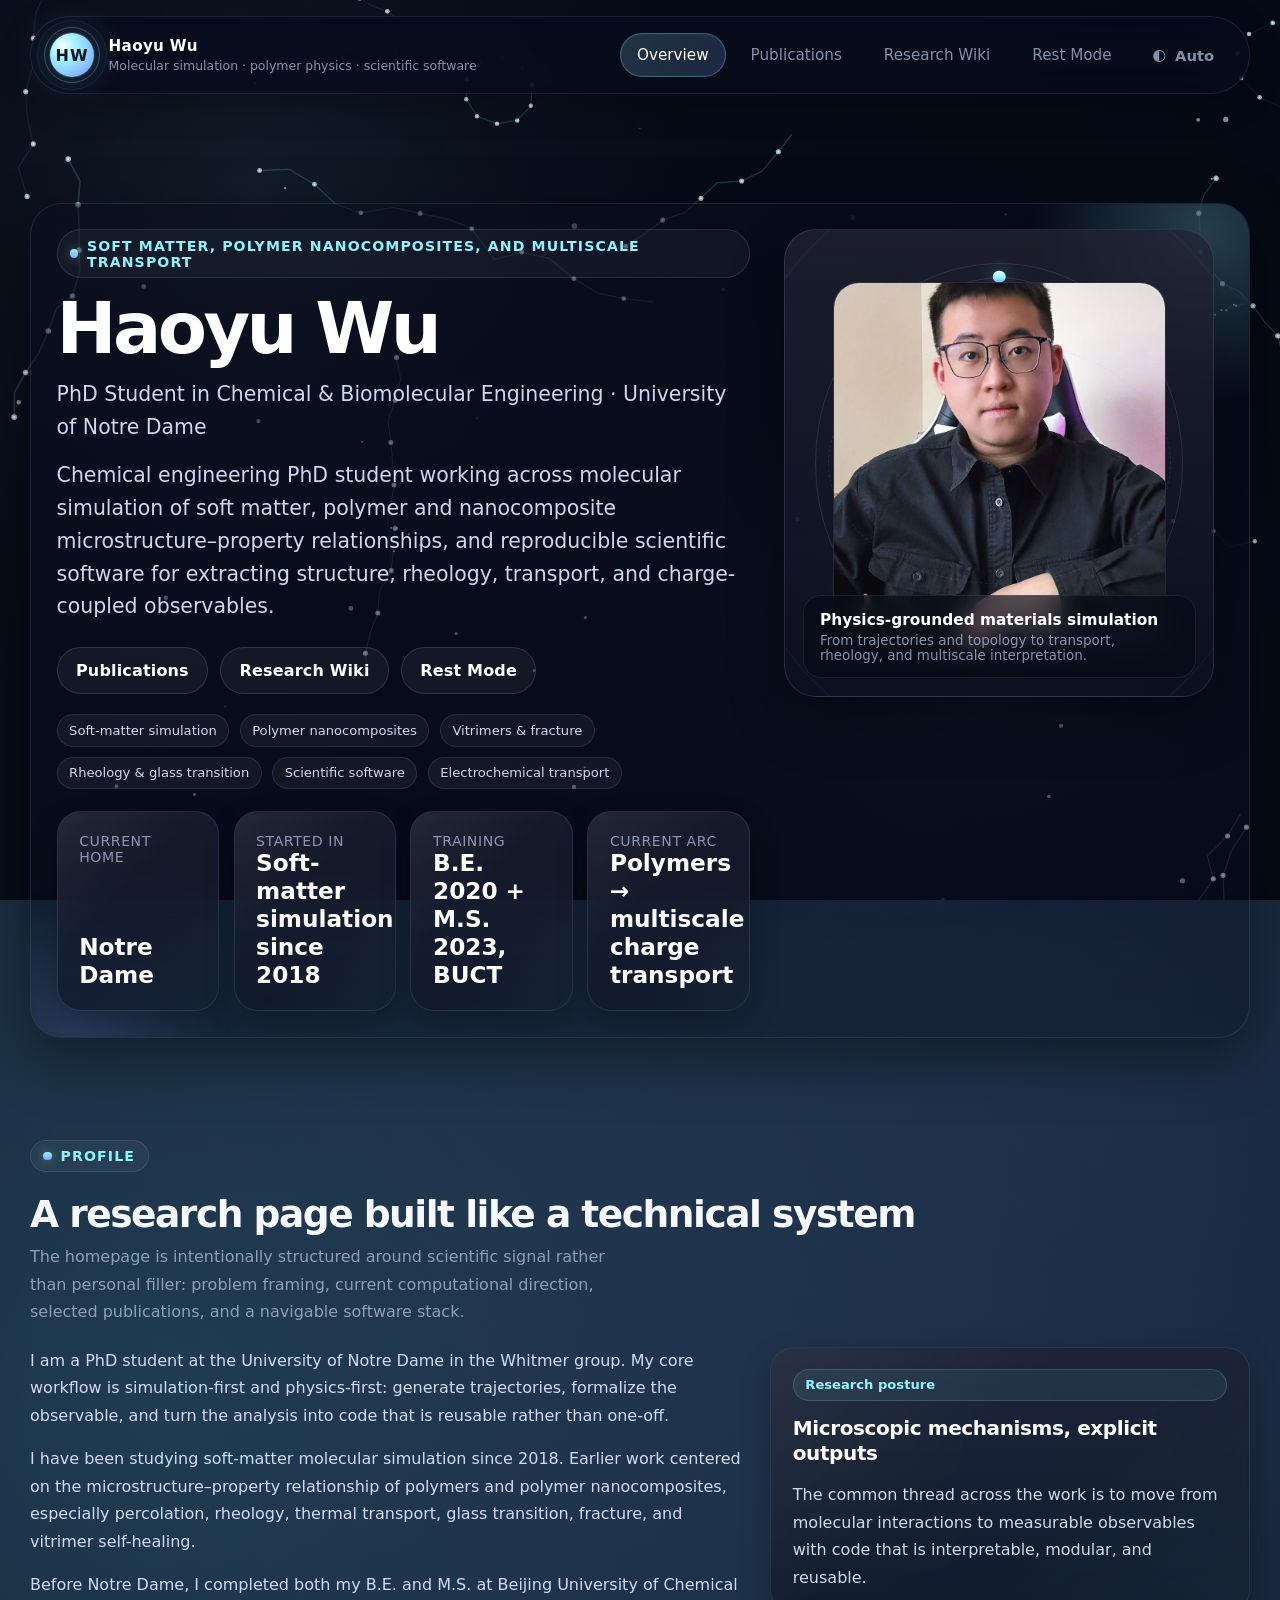
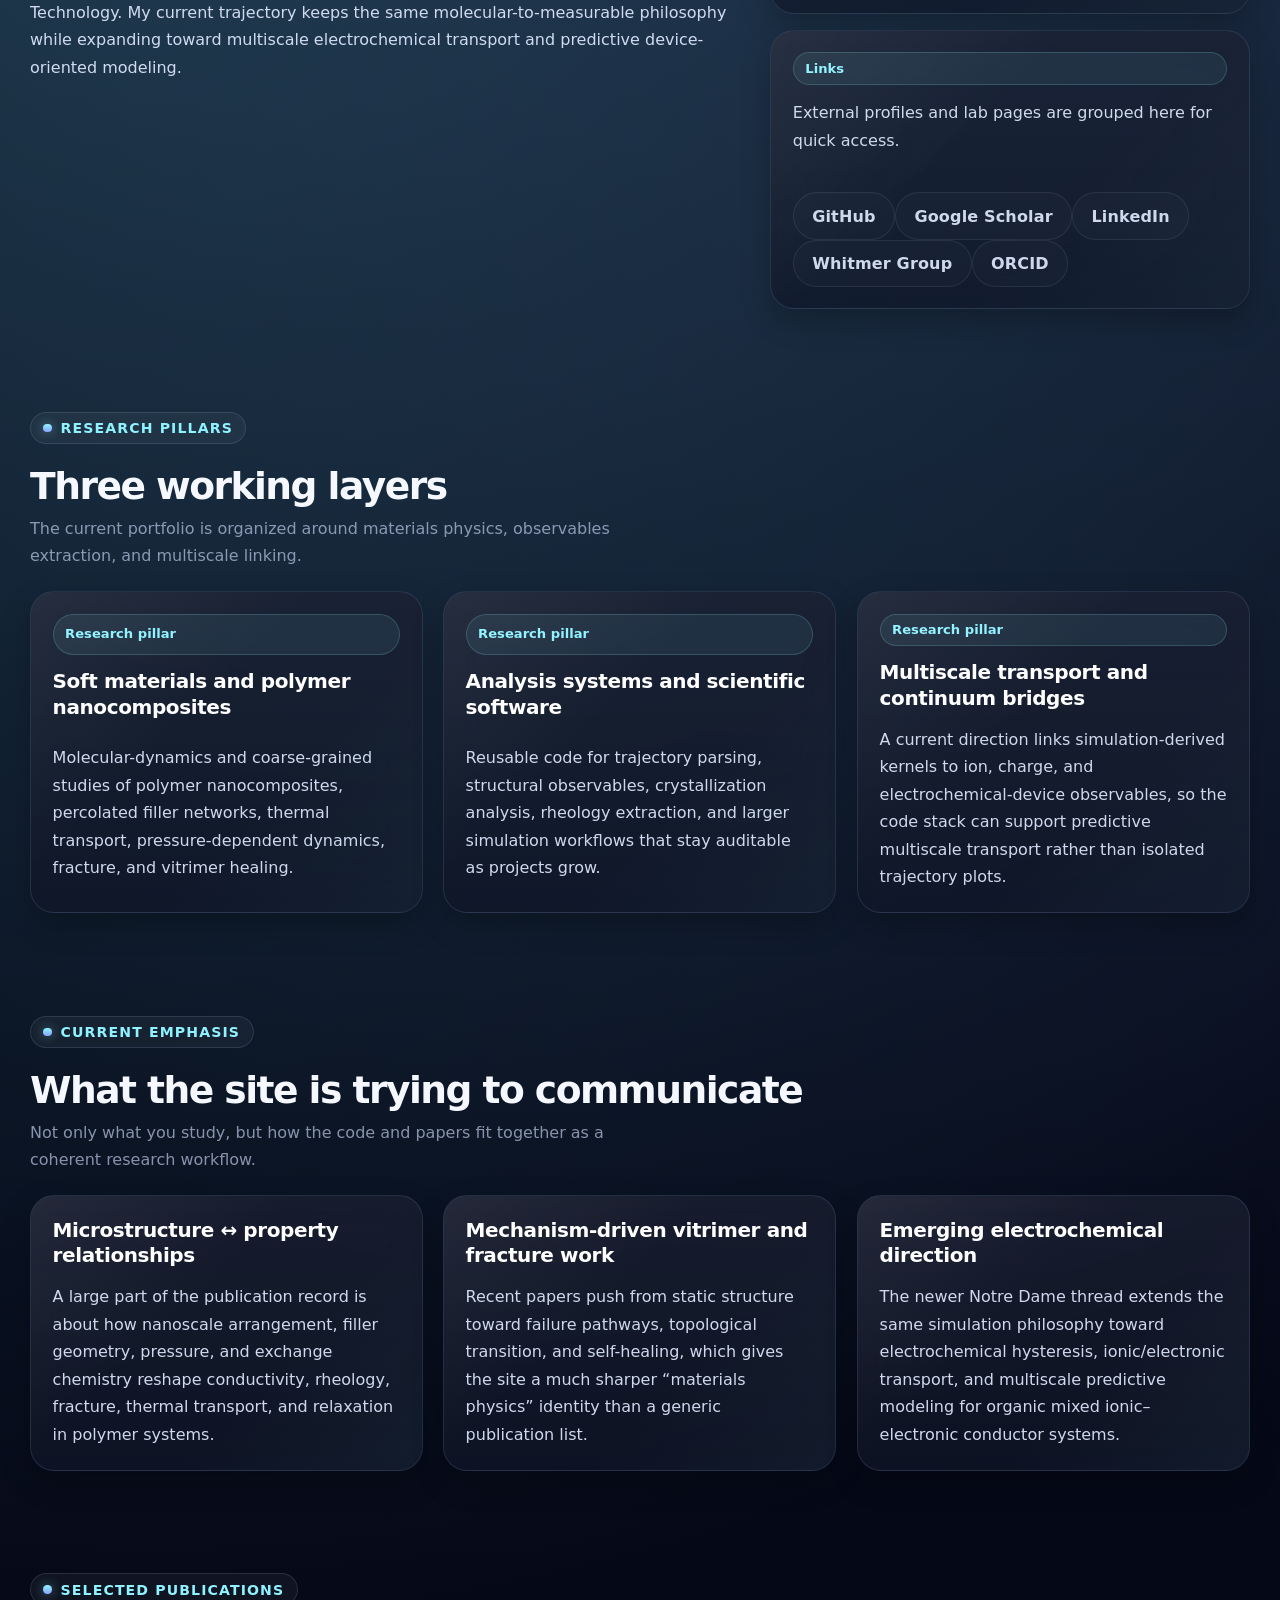
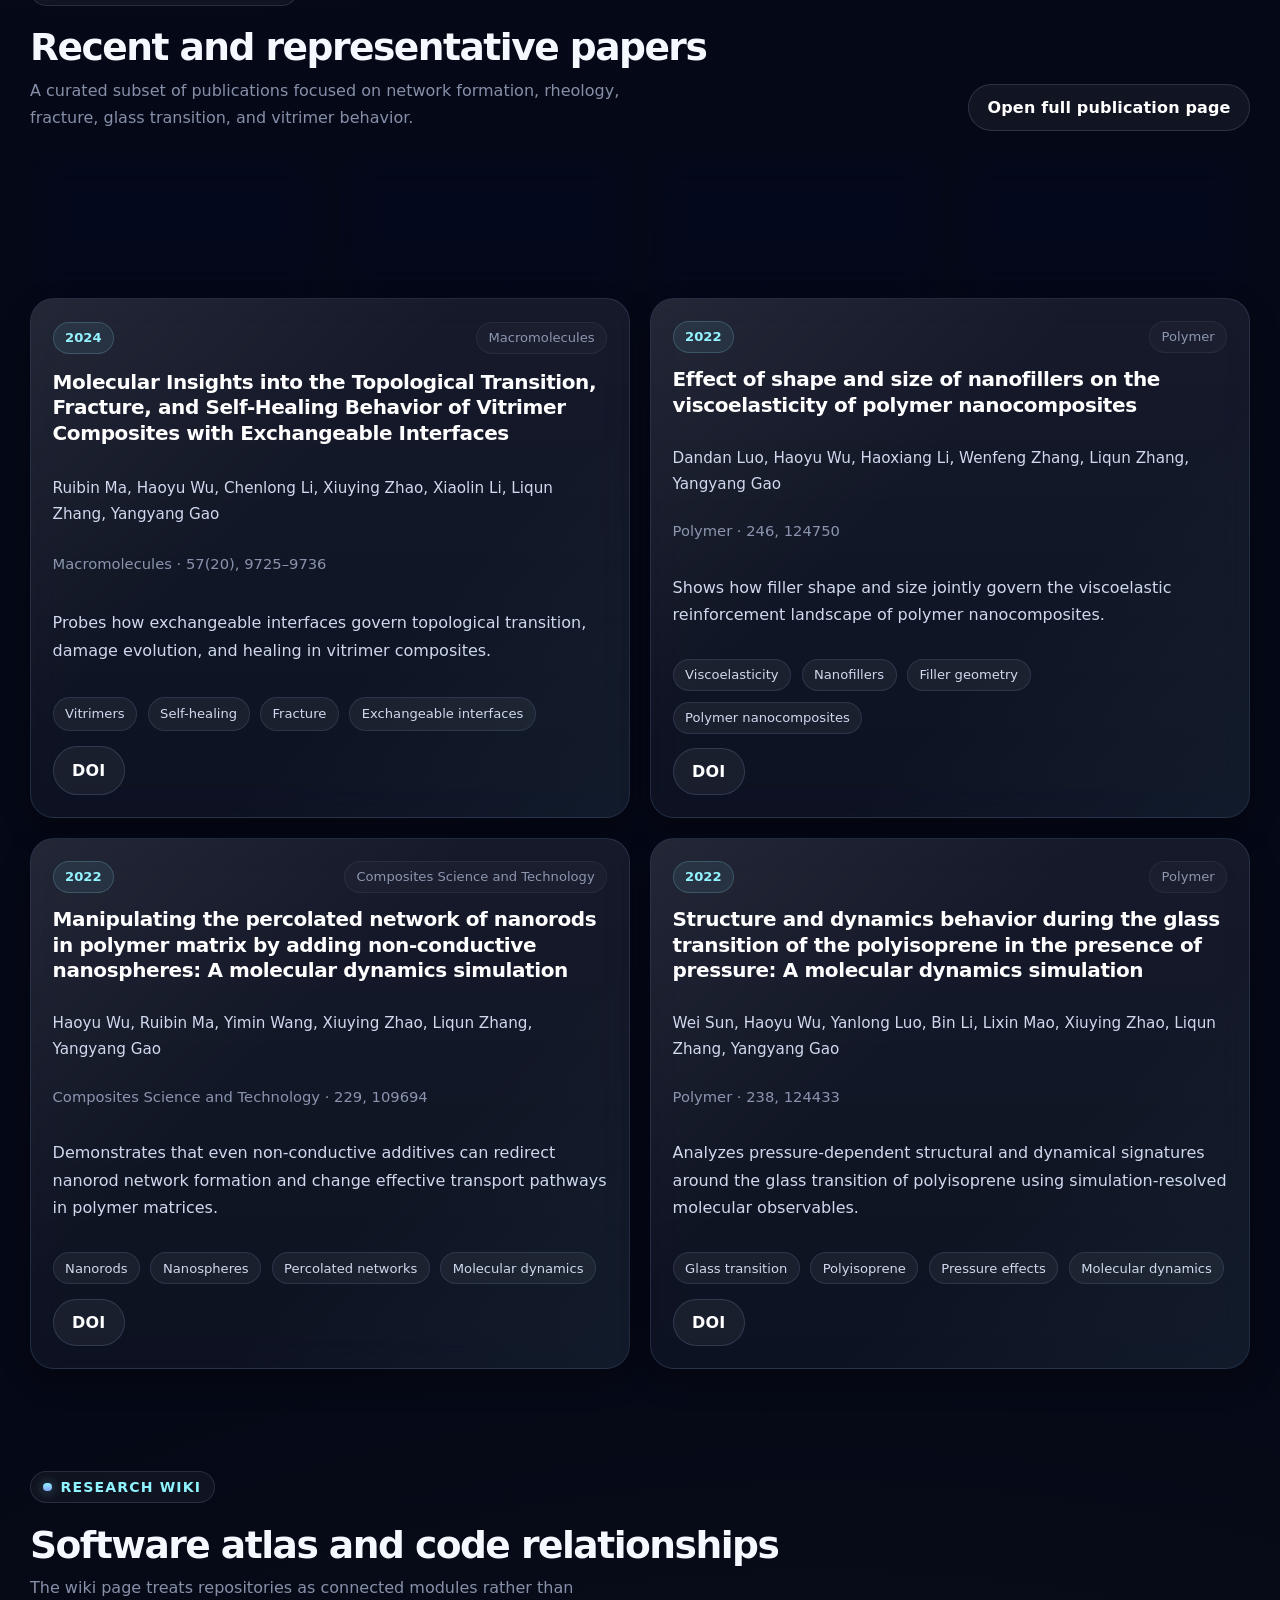
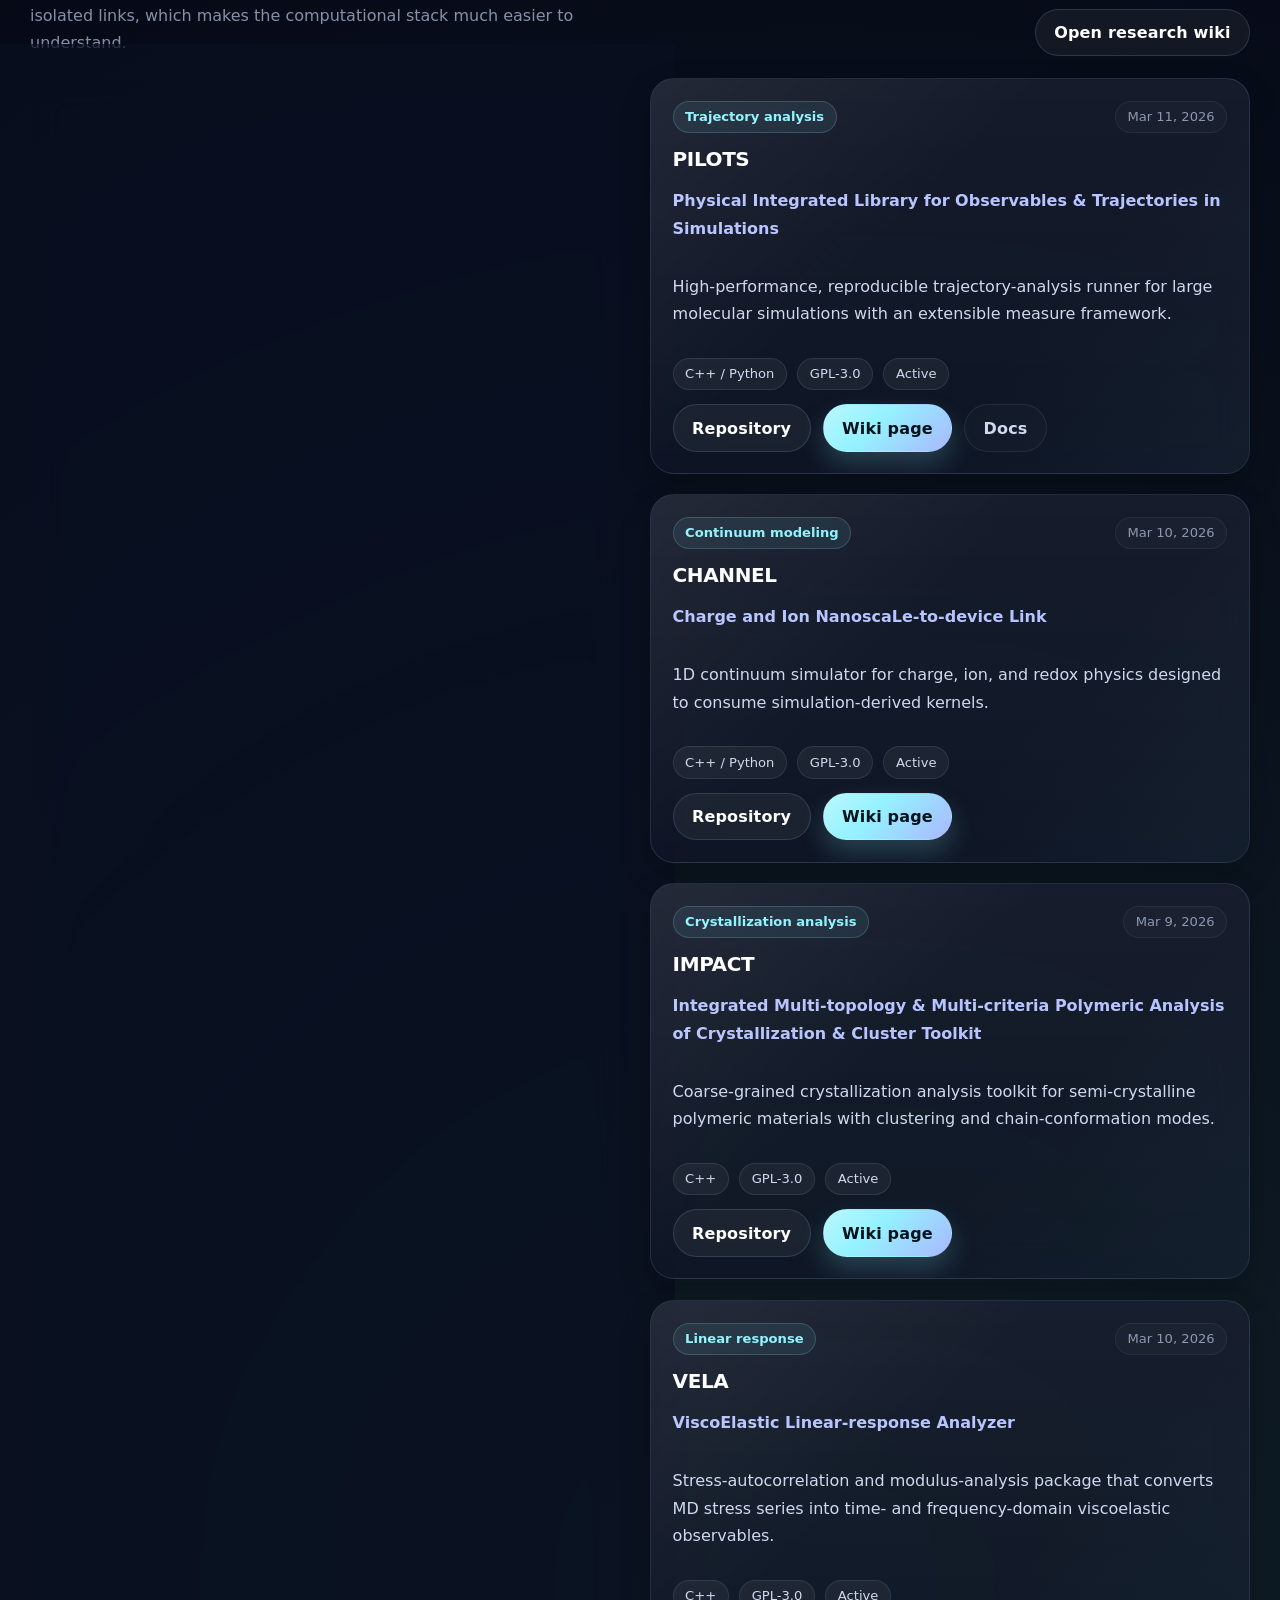
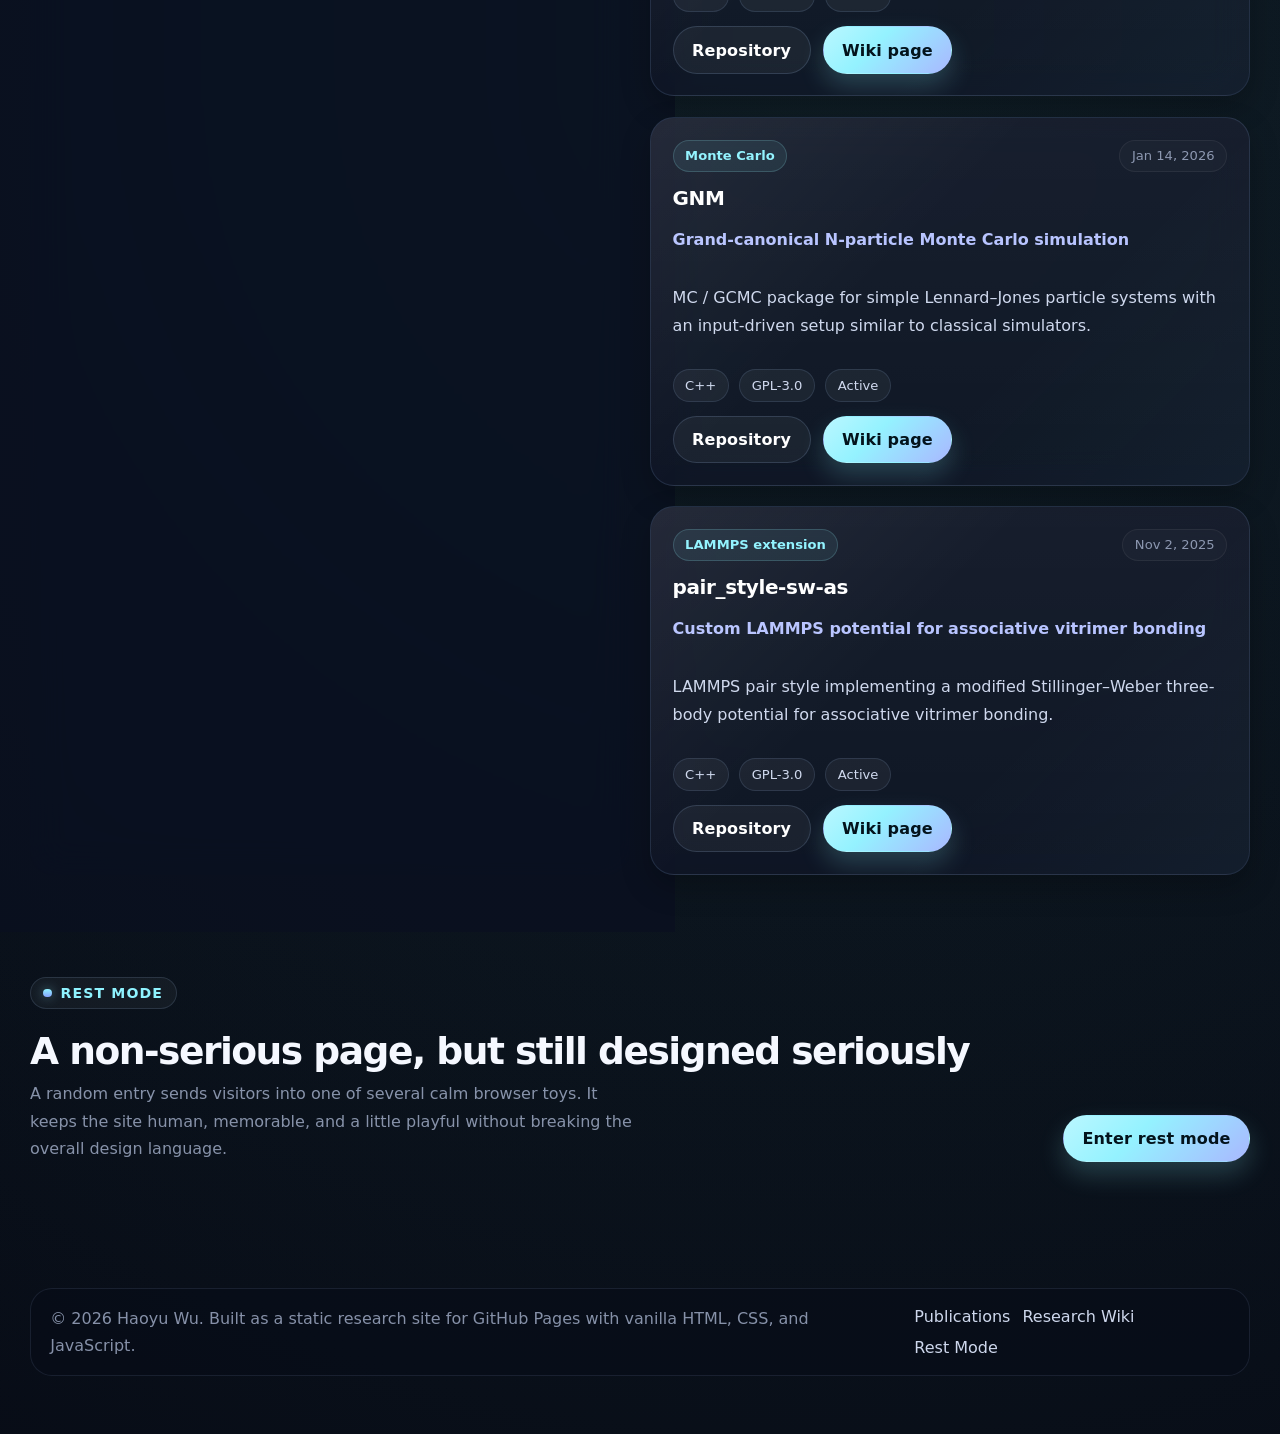
==== index.html @ ed276b80 "Add files via upload" ====
<!DOCTYPE html>
<html lang="en">
  <head>
    <meta charset="UTF-8" />
    <meta name="viewport" content="width=device-width, initial-scale=1.0" />
    <title>Haoyu Wu | Soft Matter Simulation & Scientific Software</title>
    <meta
      name="description"
      content="Personal research homepage for Haoyu Wu: soft-matter simulation, polymer nanocomposites, multiscale transport, publications, software, and a playable rest mode."
    />
    <meta name="theme-color" content="#050816" />
    <meta property="og:type" content="website" />
    <meta property="og:title" content="Haoyu Wu | Soft Matter Simulation & Scientific Software" />
    <meta
      property="og:description"
      content="Personal research homepage for Haoyu Wu: soft-matter simulation, polymer nanocomposites, multiscale transport, publications, software, and a playable rest mode."
    />
    <meta property="og:image" content="https://haoyuwu97.github.io/assets/img/og-cover.png" />
    <meta property="og:url" content="https://haoyuwu97.github.io/" />
    <meta name="twitter:card" content="summary_large_image" />
    <meta name="twitter:title" content="Haoyu Wu | Soft Matter Simulation & Scientific Software" />
    <meta
      name="twitter:description"
      content="Personal research homepage for Haoyu Wu: soft-matter simulation, polymer nanocomposites, multiscale transport, publications, software, and a playable rest mode."
    />
    <meta name="twitter:image" content="https://haoyuwu97.github.io/assets/img/og-cover.png" />
    <link rel="icon" href="favicon.svg" type="image/svg+xml" />
    <script>
      (() => {
        const key = 'haoyu-theme-mode';
        let mode = 'auto';
        try {
          mode = localStorage.getItem(key) || 'auto';
        } catch {}
        const hour = new Date().getHours();
        const effective = mode === 'auto' ? (hour >= 7 && hour < 18 ? 'light' : 'dark') : mode;
        document.documentElement.dataset.themeMode = mode;
        document.documentElement.dataset.theme = effective;
        document.documentElement.style.colorScheme = effective;
      })();
    </script>
    <link rel="stylesheet" href="assets/css/main.css" />
  </head>
  <body>
    <canvas id="bg-canvas" class="bg-canvas" aria-hidden="true"></canvas>
    <div class="site-shell">
      <div class="topbar-wrap">
        <header class="container topbar">
          <a class="brand" href="index.html" aria-label="Haoyu Wu home page">
            <span class="brand-mark" aria-hidden="true">HW</span>
            <span class="brand-copy">
              <span class="brand-title">Haoyu Wu</span>
              <span class="brand-subtitle">Molecular simulation · polymer physics · scientific software</span>
            </span>
          </a>
          <nav class="nav-links" aria-label="Primary navigation">
            <a class="nav-link" data-nav="home" href="index.html">Overview</a>
            <a class="nav-link" data-nav="publications" href="publications.html">Publications</a>
            <a class="nav-link" data-nav="wiki" href="wiki.html">Research Wiki</a>
            <a class="nav-link" data-nav="leisure" href="leisure.html">Rest Mode</a>
            <button id="theme-toggle" class="nav-link theme-toggle" type="button" aria-label="Switch theme">
              <span data-theme-icon aria-hidden="true">◐</span>
              <span data-theme-label>Auto</span>
            </button>
          </nav>
        </header>
      </div>

      <main class="site-main">
        <section class="hero">
          <div class="container hero-shell">
            <div class="hero-grid">
              <div class="hero-copy">
                <span id="hero-kicker" class="kicker">Research profile</span>
                <h1 id="hero-name" class="hero-title">Haoyu Wu</h1>
                <p id="hero-title" class="hero-subtitle">PhD Student in Chemical &amp; Biomolecular Engineering · University of Notre Dame</p>
                <p id="hero-summary" class="hero-subtitle"></p>

                <div id="hero-links" class="hero-actions" aria-label="Primary actions"></div>
                <div id="focus-tags" class="focus-tags" aria-label="Research focus areas"></div>
                <div id="hero-facts" class="metric-strip" aria-label="Profile facts"></div>
              </div>

              <div class="hero-visual" aria-hidden="true">
                <div class="portrait-shell">
                  <span class="portrait-orbit"></span>
                  <span class="portrait-orbit--b"></span>
                  <span class="portrait-orbit--c"></span>
                  <span class="orbit-dot"></span>
                  <span class="orbit-dot--b"></span>
                  <span class="orbit-dot--c"></span>
                  <div class="portrait-image-wrap">
                    <img id="hero-portrait" class="portrait-image" src="assets/img/profile-haoyu.jpg" alt="Portrait of Haoyu Wu" />
                  </div>
                  <div class="portrait-caption">
                    <strong>Physics-grounded materials simulation</strong>
                    <span>From trajectories and topology to transport, rheology, and multiscale interpretation.</span>
                  </div>
                </div>
              </div>
            </div>
          </div>
        </section>

        <section id="profile" class="section">
          <div class="container">
            <div class="section-head" data-reveal>
              <div>
                <span class="kicker">Profile</span>
                <h2 class="section-title">A research page built like a technical system</h2>
                <p class="section-copy">
                  The homepage is intentionally structured around scientific signal rather than personal filler: problem framing,
                  current computational direction, selected publications, and a navigable software stack.
                </p>
              </div>
            </div>

            <div class="bio-grid">
              <div id="bio-grid" class="bio-paragraphs"></div>
              <aside class="bio-side">
                <div class="glass-card info-card" data-reveal>
                  <span class="meta-chip">Research posture</span>
                  <h3 class="card-title">Microscopic mechanisms, explicit outputs</h3>
                  <p class="card-body">
                    The common thread across the work is to move from molecular interactions to measurable observables with code that is interpretable,
                    modular, and reusable.
                  </p>
                </div>
                <div class="glass-card info-card" data-reveal>
                  <span class="meta-chip">Links</span>
                  <p class="card-body">External profiles and lab pages are grouped here for quick access.</p>
                  <div id="profile-links" class="profile-links"></div>
                </div>
              </aside>
            </div>
          </div>
        </section>

        <section id="pillars" class="section">
          <div class="container">
            <div class="section-head" data-reveal>
              <div>
                <span class="kicker">Research pillars</span>
                <h2 class="section-title">Three working layers</h2>
                <p class="section-copy">
                  The current portfolio is organized around materials physics, observables extraction, and multiscale linking.
                </p>
              </div>
            </div>
            <div id="pillar-grid" class="section-grid grid-3"></div>
          </div>
        </section>

        <section id="spotlights" class="section">
          <div class="container">
            <div class="section-head" data-reveal>
              <div>
                <span class="kicker">Current emphasis</span>
                <h2 class="section-title">What the site is trying to communicate</h2>
                <p class="section-copy">
                  Not only what you study, but how the code and papers fit together as a coherent research workflow.
                </p>
              </div>
            </div>
            <div id="spotlight-grid" class="section-grid grid-3"></div>
          </div>
        </section>

        <section id="selected-publications" class="section">
          <div class="container">
            <div class="section-head" data-reveal>
              <div>
                <span class="kicker">Selected publications</span>
                <h2 class="section-title">Recent and representative papers</h2>
                <p class="section-copy">
                  A curated subset of publications focused on network formation, rheology, fracture, glass transition, and vitrimer behavior.
                </p>
              </div>
              <a class="btn secondary" href="publications.html">Open full publication page</a>
            </div>

            <div class="metric-strip" data-reveal>
              <article class="stat-card glass-card">
                <span class="stat-label">Selected papers on site</span>
                <strong id="count-publications" class="stat-value">0</strong>
              </article>
              <article class="stat-card glass-card">
                <span class="stat-label">Software systems documented</span>
                <strong id="count-projects" class="stat-value">0</strong>
              </article>
              <article class="stat-card glass-card">
                <span class="stat-label">Navigation style</span>
                <strong class="stat-value">Searchable + paginated</strong>
              </article>
              <article class="stat-card glass-card">
                <span class="stat-label">UI mood</span>
                <strong class="stat-value">Adaptive day/night, simulation-native</strong>
              </article>
            </div>

            <div id="publication-preview" class="section-grid grid-2"></div>
          </div>
        </section>

        <section id="software" class="section">
          <div class="container">
            <div class="section-head" data-reveal>
              <div>
                <span class="kicker">Research wiki</span>
                <h2 class="section-title">Software atlas and code relationships</h2>
                <p class="section-copy">
                  The wiki page treats repositories as connected modules rather than isolated links, which makes the computational stack much easier to understand.
                </p>
              </div>
              <a class="btn secondary" href="wiki.html">Open research wiki</a>
            </div>

            <div class="section-grid grid-2">
              <div class="glass-card" data-reveal>
                <span class="meta-chip">Code map</span>
                <h3 class="card-title">Trajectory → observables → continuum</h3>
                <p class="card-body">
                  The map below highlights how simulation kernels, analysis tools, rheology routines, and continuum solvers align in one research-facing stack.
                </p>
                <div id="software-map-container" class="section-grid"></div>
              </div>

              <div id="software-preview" class="section-grid"></div>
            </div>
          </div>
        </section>

        <section id="rest" class="section">
          <div class="container">
            <div class="section-head" data-reveal>
              <div>
                <span class="kicker">Rest mode</span>
                <h2 class="section-title">A non-serious page, but still designed seriously</h2>
                <p class="section-copy">
                  A random entry sends visitors into one of several calm browser toys. It keeps the site human, memorable, and a little playful without breaking the overall design language.
                </p>
              </div>
              <a class="btn primary" href="leisure.html">Enter rest mode</a>
            </div>
          </div>
        </section>
      </main>

      <footer class="footer">
        <div class="container footer-card">
          <div class="footer-copy">
            © <span data-year></span> Haoyu Wu. Built as a static research site for GitHub Pages with vanilla HTML, CSS, and JavaScript.
          </div>
          <div class="footer-links">
            <a href="publications.html">Publications</a>
            <a href="wiki.html">Research Wiki</a>
            <a href="leisure.html">Rest Mode</a>
          </div>
        </div>
      </footer>
    </div>

    <script src="assets/js/theme.js"></script>
    <script type="module" src="assets/js/home.js"></script>
  </body>
</html>
---- assets/css/main.css ----
:root {
  color-scheme: dark;
  --bg: #050816;
  --bg-elevated: rgba(10, 15, 31, 0.72);
  --bg-elevated-2: rgba(14, 20, 40, 0.84);
  --surface: rgba(15, 22, 44, 0.72);
  --surface-strong: rgba(19, 27, 53, 0.88);
  --surface-soft: rgba(16, 24, 48, 0.55);
  --border: rgba(159, 196, 255, 0.14);
  --border-strong: rgba(159, 196, 255, 0.24);
  --text: #f5f8ff;
  --text-strong: #ffffff;
  --text-soft: rgba(223, 233, 255, 0.92);
  --text-muted: rgba(194, 208, 238, 0.68);
  --accent: #8ff3ff;
  --accent-2: #88a4ff;
  --accent-3: #6ee0c6;
  --accent-4: #b8c4ff;
  --shadow: 0 20px 60px rgba(0, 0, 0, 0.42);
  --shadow-soft: 0 12px 30px rgba(0, 0, 0, 0.24);
  --radius: 24px;
  --radius-lg: 32px;
  --radius-sm: 16px;
  --max-width: 1220px;
  --header-h: 84px;
  --grid-gap: clamp(1rem, 1.6vw, 1.4rem);
  --section-gap: clamp(4.4rem, 8vw, 7rem);
  --font-main: Inter, ui-sans-serif, system-ui, -apple-system, BlinkMacSystemFont, "Segoe UI", sans-serif;
  --font-mono: ui-monospace, SFMono-Regular, Menlo, Monaco, Consolas, "Liberation Mono", "Courier New", monospace;

  --field-backdrop-1: rgba(8, 12, 24, 0.96);
  --field-backdrop-2: rgba(4, 8, 18, 0.96);
  --field-glow-a: rgba(143, 243, 255, 0.08);
  --field-glow-b: rgba(136, 164, 255, 0.06);
  --field-bond: rgba(143, 243, 255, 0.18);
  --field-bond-soft: rgba(136, 164, 255, 0.1);
  --field-bead: rgba(214, 246, 255, 0.74);
  --field-bead-core: rgba(255, 255, 255, 0.95);
  --field-particle: rgba(230, 244, 255, 0.58);
  --field-particle-soft: rgba(143, 243, 255, 0.18);
  --field-halo: rgba(143, 243, 255, 0.16);
  --game-bg: rgba(4, 8, 18, 0.92);
  --game-grid: rgba(143, 243, 255, 0.08);
  --game-ink: rgba(245, 248, 255, 0.95);
  --game-soft: rgba(194, 208, 238, 0.45);
  --game-accent: #8ff3ff;
  --game-accent-2: #88a4ff;
  --game-good: #6ee0c6;
  --game-warn: #ff8ea4;
}

* {
  box-sizing: border-box;
}

html {
  scroll-behavior: smooth;
}

body {
  margin: 0;
  font-family: var(--font-main);
  background:
    radial-gradient(circle at 12% 18%, rgba(111, 231, 255, 0.18), transparent 28%),
    radial-gradient(circle at 88% 12%, rgba(136, 164, 255, 0.14), transparent 30%),
    radial-gradient(circle at 64% 82%, rgba(110, 224, 198, 0.1), transparent 30%),
    linear-gradient(180deg, #040714 0%, #060b1b 18%, #050816 48%, #060914 100%);
  color: var(--text);
  min-height: 100vh;
  overflow-x: hidden;
}

body::before,
body::after {
  content: "";
  position: fixed;
  inset: 0;
  pointer-events: none;
  z-index: -3;
}

body::before {
  background:
    linear-gradient(135deg, rgba(255, 255, 255, 0.03) 0%, transparent 40%),
    repeating-linear-gradient(
      90deg,
      rgba(255, 255, 255, 0.025) 0,
      rgba(255, 255, 255, 0.025) 1px,
      transparent 1px,
      transparent 120px
    ),
    repeating-linear-gradient(
      0deg,
      rgba(255, 255, 255, 0.018) 0,
      rgba(255, 255, 255, 0.018) 1px,
      transparent 1px,
      transparent 120px
    );
  opacity: 0.18;
}

body::after {
  background:
    radial-gradient(circle at 30% 20%, rgba(143, 243, 255, 0.08), transparent 18%),
    radial-gradient(circle at 70% 80%, rgba(136, 164, 255, 0.08), transparent 22%);
  filter: blur(36px);
  opacity: 0.9;
}

img {
  max-width: 100%;
  display: block;
}

a {
  color: inherit;
  text-decoration: none;
}

button,
input,
select,
textarea {
  font: inherit;
}

button {
  cursor: pointer;
}

::selection {
  background: rgba(143, 243, 255, 0.22);
  color: #fff;
}

::-webkit-scrollbar {
  width: 12px;
  height: 12px;
}

::-webkit-scrollbar-track {
  background: rgba(8, 13, 29, 0.85);
}

::-webkit-scrollbar-thumb {
  background: linear-gradient(180deg, rgba(143, 243, 255, 0.35), rgba(136, 164, 255, 0.35));
  border: 2px solid rgba(8, 13, 29, 0.85);
  border-radius: 999px;
}

.bg-canvas {
  position: fixed;
  inset: 0;
  width: 100%;
  height: 100%;
  z-index: -2;
  opacity: 0.96;
}

.site-shell {
  position: relative;
  min-height: 100vh;
}

.container {
  width: min(calc(100% - 2rem), var(--max-width));
  margin: 0 auto;
}

.topbar-wrap {
  position: sticky;
  top: 0;
  z-index: 30;
  padding: 1rem 0 0;
}

.topbar {
  display: flex;
  align-items: center;
  justify-content: space-between;
  gap: 1rem;
  padding: 1rem 1.2rem;
  background: rgba(8, 12, 26, 0.74);
  border: 1px solid rgba(173, 208, 255, 0.12);
  border-radius: 999px;
  box-shadow: 0 10px 35px rgba(0, 0, 0, 0.22);
  backdrop-filter: blur(20px) saturate(130%);
}

.brand {
  display: inline-flex;
  align-items: center;
  gap: 0.9rem;
  min-width: 0;
}

.brand-mark {
  position: relative;
  display: grid;
  place-items: center;
  width: 2.75rem;
  height: 2.75rem;
  border-radius: 50%;
  color: #03131c;
  font-weight: 800;
  letter-spacing: 0.08em;
  text-transform: uppercase;
  background:
    radial-gradient(circle at 30% 30%, #f2fdff 0%, #9af0ff 34%, #7c90ff 100%);
  box-shadow:
    0 0 0 1px rgba(255, 255, 255, 0.12),
    0 0 34px rgba(143, 243, 255, 0.28);
  flex: 0 0 auto;
}

.brand-mark::before,
.brand-mark::after {
  content: "";
  position: absolute;
  border: 1px solid rgba(143, 243, 255, 0.35);
  border-radius: 50%;
}

.brand-mark::before {
  inset: -6px;
  opacity: 0.75;
}

.brand-mark::after {
  inset: -13px;
  opacity: 0.25;
}

.brand-copy {
  min-width: 0;
}

.brand-title {
  display: block;
  font-size: 0.95rem;
  font-weight: 700;
  letter-spacing: 0.02em;
  color: var(--text-strong);
}

.brand-subtitle {
  display: block;
  margin-top: 0.15rem;
  font-size: 0.78rem;
  color: var(--text-muted);
  white-space: nowrap;
  overflow: hidden;
  text-overflow: ellipsis;
}

.nav-links {
  display: flex;
  align-items: center;
  gap: 0.5rem;
  flex-wrap: wrap;
  justify-content: flex-end;
}

.nav-link {
  display: inline-flex;
  align-items: center;
  justify-content: center;
  min-height: 2.7rem;
  padding: 0.7rem 1rem;
  border-radius: 999px;
  border: 1px solid transparent;
  color: var(--text-muted);
  transition: color 180ms ease, border-color 180ms ease, background 180ms ease, transform 180ms ease;
  font-size: 0.95rem;
}

.nav-link:hover,
.nav-link:focus-visible {
  color: var(--text);
  border-color: rgba(173, 208, 255, 0.16);
  background: rgba(255, 255, 255, 0.03);
  transform: translateY(-1px);
  outline: none;
}

.nav-link.active {
  color: var(--text-strong);
  background: linear-gradient(135deg, rgba(143, 243, 255, 0.18), rgba(136, 164, 255, 0.18));
  border-color: rgba(143, 243, 255, 0.28);
  box-shadow: inset 0 0 0 1px rgba(255, 255, 255, 0.04);
}

.site-main {
  padding: 1.5rem 0 4.5rem;
}

.hero {
  position: relative;
  padding: clamp(3rem, 7vw, 5.3rem) 0 0;
}

.hero-shell {
  position: relative;
  padding: clamp(1.25rem, 2vw, 1.7rem);
  border-radius: var(--radius-lg);
  background: linear-gradient(180deg, rgba(9, 13, 29, 0.58), rgba(9, 13, 29, 0.36));
  border: 1px solid rgba(173, 208, 255, 0.12);
  box-shadow: var(--shadow);
  overflow: hidden;
}

.hero-shell::before,
.hero-shell::after {
  content: "";
  position: absolute;
  border-radius: 50%;
  pointer-events: none;
}

.hero-shell::before {
  width: 22rem;
  height: 22rem;
  right: -8rem;
  top: -9rem;
  background: radial-gradient(circle, rgba(143, 243, 255, 0.24), transparent 68%);
  filter: blur(6px);
}

.hero-shell::after {
  width: 18rem;
  height: 18rem;
  left: -6rem;
  bottom: -9rem;
  background: radial-gradient(circle, rgba(136, 164, 255, 0.18), transparent 70%);
  filter: blur(12px);
}

.hero-grid,
.page-hero-grid,
.detail-header-grid,
.playground-grid,
.detail-layout,
.section-split {
  display: grid;
  gap: clamp(1.3rem, 2vw, 2rem);
}

.hero-grid {
  grid-template-columns: minmax(0, 1.3fr) minmax(280px, 0.84fr);
  align-items: center;
}

.hero-copy,
.page-head,
.detail-head {
  position: relative;
  z-index: 1;
}

.kicker {
  display: inline-flex;
  align-items: center;
  gap: 0.55rem;
  margin-bottom: 1rem;
  padding: 0.45rem 0.78rem;
  border-radius: 999px;
  background: rgba(255, 255, 255, 0.045);
  border: 1px solid rgba(173, 208, 255, 0.14);
  color: var(--accent);
  font-size: 0.88rem;
  font-weight: 700;
  letter-spacing: 0.08em;
  text-transform: uppercase;
}

.kicker::before {
  content: "";
  width: 0.52rem;
  height: 0.52rem;
  border-radius: 50%;
  background: linear-gradient(180deg, var(--accent), var(--accent-2));
  box-shadow: 0 0 12px rgba(143, 243, 255, 0.45);
}

.hero-title,
.page-title,
.entry-title {
  margin: 0;
  font-size: clamp(2.7rem, 5.6vw, 5rem);
  line-height: 0.95;
  letter-spacing: -0.05em;
  color: var(--text-strong);
}

.hero-title {
  max-width: 14ch;
}

.hero-subtitle,
.page-subtitle,
.entry-headline {
  margin: 1rem 0 0;
  font-size: clamp(1.04rem, 1.8vw, 1.28rem);
  line-height: 1.6;
  color: var(--text-soft);
}

.hero-subtitle {
  max-width: 60ch;
}

.page-title {
  font-size: clamp(2.4rem, 4.8vw, 4.2rem);
  max-width: 14ch;
}

.page-subtitle,
.entry-summary {
  max-width: 65ch;
}

.button-row,
.link-row,
.hero-actions,
.filter-strip,
.quick-links,
.entry-tags,
.meta-strip {
  display: flex;
  flex-wrap: wrap;
  gap: 0.75rem;
}

.hero-actions,
.link-row,
.profile-links {
  margin-top: 1.5rem;
}

.btn {
  display: inline-flex;
  align-items: center;
  justify-content: center;
  min-height: 2.95rem;
  padding: 0.8rem 1.15rem;
  border-radius: 999px;
  border: 1px solid transparent;
  font-weight: 650;
  letter-spacing: 0.01em;
  transition: transform 180ms ease, box-shadow 180ms ease, background 180ms ease, border-color 180ms ease, color 180ms ease;
  white-space: nowrap;
}

.btn:hover,
.btn:focus-visible,
.chip-button:hover,
.chip-button:focus-visible,
.page-button:hover,
.page-button:focus-visible,
.copy-button:hover,
.copy-button:focus-visible,
.selector-row select:hover,
.selector-row select:focus-visible,
.text-input:hover,
.text-input:focus-visible,
.select-input:hover,
.select-input:focus-visible {
  transform: translateY(-2px);
  outline: none;
}

.btn.primary {
  color: #03131c;
  background: linear-gradient(135deg, #baf7ff, #94f2ff 40%, #a9b8ff 100%);
  box-shadow: 0 12px 26px rgba(143, 243, 255, 0.2);
}

.btn.secondary {
  color: var(--text-strong);
  background: rgba(255, 255, 255, 0.05);
  border-color: rgba(173, 208, 255, 0.16);
}

.btn.ghost {
  color: var(--text-soft);
  background: rgba(255, 255, 255, 0.02);
  border-color: rgba(173, 208, 255, 0.1);
}

.btn.primary:hover,
.btn.primary:focus-visible {
  box-shadow: 0 18px 34px rgba(143, 243, 255, 0.28);
}

.btn.secondary:hover,
.btn.secondary:focus-visible,
.btn.ghost:hover,
.btn.ghost:focus-visible {
  border-color: rgba(143, 243, 255, 0.26);
  background: rgba(255, 255, 255, 0.07);
}

.tag-list,
.focus-tags,
.hero-tags {
  display: flex;
  flex-wrap: wrap;
  gap: 0.65rem;
  margin-top: 1.25rem;
}

.tag,
.meta-chip,
.meta-label {
  display: inline-flex;
  align-items: center;
  min-height: 2rem;
  padding: 0.45rem 0.72rem;
  border-radius: 999px;
  font-size: 0.82rem;
  line-height: 1.2;
}

.tag {
  background: rgba(255, 255, 255, 0.05);
  border: 1px solid rgba(173, 208, 255, 0.13);
  color: var(--text-soft);
}

.meta-chip {
  color: var(--accent);
  background: rgba(143, 243, 255, 0.08);
  border: 1px solid rgba(143, 243, 255, 0.18);
  font-weight: 700;
}

.meta-label {
  color: var(--text-muted);
  background: rgba(255, 255, 255, 0.025);
  border: 1px solid rgba(255, 255, 255, 0.06);
}

.glass-card {
  position: relative;
  padding: clamp(1.1rem, 2vw, 1.35rem);
  border-radius: var(--radius);
  background:
    linear-gradient(180deg, rgba(255, 255, 255, 0.055), rgba(255, 255, 255, 0.02)),
    rgba(10, 16, 33, 0.72);
  border: 1px solid var(--border);
  box-shadow: var(--shadow-soft);
  backdrop-filter: blur(18px) saturate(132%);
  overflow: hidden;
}

.glass-card::before {
  content: "";
  position: absolute;
  inset: 0;
  background: linear-gradient(135deg, rgba(255, 255, 255, 0.06), transparent 40%, transparent 62%, rgba(143, 243, 255, 0.04));
  pointer-events: none;
}

.tilt-card {
  transform-style: preserve-3d;
  transition: transform 160ms ease, border-color 180ms ease, box-shadow 180ms ease;
  will-change: transform;
}

.tilt-card:hover,
.tilt-card:focus-within {
  border-color: rgba(143, 243, 255, 0.24);
  box-shadow: 0 18px 46px rgba(0, 0, 0, 0.3);
}

.card-title,
.repo-title,
.detail-section h2,
.card-number {
  margin: 0;
  color: var(--text-strong);
  letter-spacing: -0.02em;
}

.card-title {
  font-size: 1.25rem;
  line-height: 1.28;
}

.card-body,
.card-authors,
.card-citation,
.repo-headline,
.lead-paragraph,
.detail-copy,
.page-lead,
.panel-copy,
.empty-state p,
.hero-note {
  margin: 0;
  color: var(--text-soft);
  line-height: 1.72;
}

.card-body + .tag-list,
.card-citation + .card-body,
.repo-headline + .card-body,
.detail-copy + .tag-list {
  margin-top: 1rem;
}

.card-authors {
  margin-top: 0.75rem;
  color: var(--text-soft);
  font-size: 0.95rem;
}

.card-citation {
  margin-top: 0.42rem;
  color: var(--text-muted);
  font-size: 0.92rem;
}

.section {
  margin-top: var(--section-gap);
}

.section-head,
.page-section-head {
  display: flex;
  align-items: flex-end;
  justify-content: space-between;
  gap: 1rem;
  margin-bottom: 1.35rem;
}

.section-title {
  margin: 0.35rem 0 0;
  font-size: clamp(1.7rem, 3vw, 2.35rem);
  line-height: 1.08;
  letter-spacing: -0.04em;
}

.section-copy {
  margin: 0.55rem 0 0;
  max-width: 60ch;
  color: var(--text-muted);
  line-height: 1.7;
}

.section-grid {
  display: grid;
  gap: var(--grid-gap);
}

.grid-2 {
  grid-template-columns: repeat(2, minmax(0, 1fr));
}

.grid-3 {
  grid-template-columns: repeat(3, minmax(0, 1fr));
}

.grid-4 {
  grid-template-columns: repeat(4, minmax(0, 1fr));
}

.bio-grid {
  display: grid;
  grid-template-columns: minmax(0, 1.35fr) minmax(250px, 0.9fr);
  gap: var(--grid-gap);
  align-items: start;
}

.bio-paragraphs,
.bio-side {
  display: grid;
  gap: 1rem;
}

.lead-paragraph {
  font-size: 1rem;
}

.hero-side,
.bio-side,
.side-stack {
  display: grid;
  gap: 1rem;
}

.stat-grid,
.metric-strip,
.inline-stats {
  display: grid;
  gap: 0.9rem;
}

.metric-strip {
  grid-template-columns: repeat(4, minmax(0, 1fr));
  margin-top: 1.35rem;
}

.stat-card {
  min-height: 6.1rem;
  display: flex;
  flex-direction: column;
  justify-content: space-between;
}

.stat-label {
  display: block;
  color: var(--text-muted);
  font-size: 0.88rem;
  letter-spacing: 0.04em;
  text-transform: uppercase;
}

.stat-value {
  font-size: clamp(1.12rem, 2vw, 1.45rem);
  font-weight: 750;
  line-height: 1.2;
  color: var(--text-strong);
}

.hero-visual {
  position: relative;
  min-height: 100%;
}

.portrait-shell {
  position: relative;
  width: min(100%, 430px);
  margin-inline: auto;
  padding: 1rem;
  aspect-ratio: 0.92;
  border-radius: 32px;
  background:
    linear-gradient(180deg, rgba(255, 255, 255, 0.08), rgba(255, 255, 255, 0.02)),
    rgba(8, 12, 28, 0.78);
  border: 1px solid rgba(173, 208, 255, 0.14);
  box-shadow: 0 24px 55px rgba(0, 0, 0, 0.3);
  overflow: hidden;
}

.portrait-shell::before,
.portrait-shell::after,
.portrait-orbit,
.portrait-orbit--b,
.portrait-orbit--c {
  content: "";
  position: absolute;
  border-radius: 50%;
}

.portrait-shell::before {
  inset: 10% 18%;
  border: 1px solid rgba(143, 243, 255, 0.12);
  animation: orbitSpin 18s linear infinite;
}

.portrait-shell::after {
  inset: 24% 10%;
  border: 1px dashed rgba(136, 164, 255, 0.14);
  animation: orbitSpinReverse 24s linear infinite;
}

.portrait-orbit {
  inset: -14%;
  border: 1px solid rgba(255, 255, 255, 0.06);
  opacity: 0.7;
  animation: orbitSpin 32s linear infinite;
}

.portrait-orbit--b {
  inset: 7%;
  border: 1px solid rgba(110, 224, 198, 0.14);
  animation: orbitSpinReverse 20s linear infinite;
}

.portrait-orbit--c {
  inset: 30% 22%;
  border: 1px solid rgba(143, 243, 255, 0.18);
  animation: orbitSpin 12s linear infinite;
}

.orbit-dot,
.orbit-dot--b,
.orbit-dot--c {
  position: absolute;
  width: 0.78rem;
  height: 0.78rem;
  border-radius: 50%;
  background: linear-gradient(180deg, #d8fcff, #96f3ff 55%, #84a0ff 100%);
  box-shadow: 0 0 18px rgba(143, 243, 255, 0.4);
}

.orbit-dot {
  top: 10%;
  left: 50%;
  transform: translate(-50%, -50%);
}

.orbit-dot--b {
  right: 20%;
  bottom: 18%;
  width: 0.56rem;
  height: 0.56rem;
}

.orbit-dot--c {
  left: 13%;
  bottom: 22%;
  width: 0.5rem;
  height: 0.5rem;
}

.portrait-image-wrap {
  position: absolute;
  inset: 11%;
  border-radius: 26px;
  overflow: hidden;
  background:
    linear-gradient(180deg, rgba(143, 243, 255, 0.06), rgba(136, 164, 255, 0.05)),
    rgba(7, 12, 22, 0.65);
  border: 1px solid rgba(173, 208, 255, 0.1);
}

.portrait-image {
  width: 100%;
  height: 100%;
  object-fit: cover;
  filter: saturate(1.05) contrast(1.03);
}

.portrait-caption {
  position: absolute;
  left: 1.1rem;
  right: 1.1rem;
  bottom: 1.1rem;
  padding: 0.9rem 1rem;
  border-radius: 18px;
  background: rgba(6, 11, 21, 0.68);
  border: 1px solid rgba(173, 208, 255, 0.1);
  backdrop-filter: blur(12px);
}

.portrait-caption strong {
  display: block;
  font-size: 0.96rem;
  color: var(--text-strong);
}

.portrait-caption span {
  display: block;
  margin-top: 0.25rem;
  font-size: 0.84rem;
  color: var(--text-muted);
}

.pillar-card,
.spotlight-card,
.publication-card,
.repo-card,
.info-card,
.detail-section,
.panel-card,
.playground-card {
  display: grid;
  gap: 0.9rem;
}

.publication-card.compact {
  min-height: 100%;
}

.repo-topline,
.card-meta,
.info-row,
.entry-topline {
  display: flex;
  flex-wrap: wrap;
  align-items: center;
  justify-content: space-between;
  gap: 0.7rem;
}

.repo-headline {
  font-weight: 600;
  color: var(--accent-4);
}

.page-hero,
.detail-header,
.leisure-hero {
  padding-top: clamp(2.7rem, 5vw, 4rem);
}

.page-hero-shell,
.detail-header-shell,
.playground-shell {
  position: relative;
  padding: clamp(1.2rem, 2vw, 1.6rem);
  border-radius: var(--radius-lg);
  background: linear-gradient(180deg, rgba(9, 13, 29, 0.62), rgba(9, 13, 29, 0.42));
  border: 1px solid rgba(173, 208, 255, 0.12);
  box-shadow: var(--shadow);
  overflow: hidden;
}

.page-hero-grid {
  grid-template-columns: minmax(0, 1.35fr) minmax(280px, 0.95fr);
  align-items: stretch;
}

.page-side-panel {
  display: grid;
  gap: 1rem;
  align-content: start;
}

.page-side-panel .glass-card,
.hero-side .glass-card,
.panel-card {
  min-height: 100%;
}

.list-block,
.section-list {
  margin: 0;
  padding-left: 1.05rem;
  display: grid;
  gap: 0.7rem;
  color: var(--text-soft);
  line-height: 1.72;
}

.list-block li::marker,
.section-list li::marker {
  color: var(--accent);
}

.control-panel {
  display: grid;
  gap: 1rem;
}

.control-grid {
  display: grid;
  grid-template-columns: minmax(0, 1.2fr) minmax(220px, 0.55fr);
  gap: 1rem;
  align-items: end;
}

.control {
  display: grid;
  gap: 0.5rem;
}

.control label,
.selector-label {
  color: var(--text-muted);
  font-size: 0.86rem;
  letter-spacing: 0.06em;
  text-transform: uppercase;
}

.text-input,
.select-input,
.selector-row select {
  appearance: none;
  width: 100%;
  min-height: 3.05rem;
  padding: 0.82rem 1rem;
  border-radius: 16px;
  border: 1px solid rgba(173, 208, 255, 0.14);
  background: rgba(9, 14, 27, 0.78);
  color: var(--text-strong);
  box-shadow: inset 0 1px 0 rgba(255, 255, 255, 0.03);
  transition: border-color 180ms ease, background 180ms ease, box-shadow 180ms ease, transform 180ms ease;
}

.text-input::placeholder {
  color: rgba(194, 208, 238, 0.46);
}

.text-input:focus-visible,
.select-input:focus-visible,
.selector-row select:focus-visible {
  border-color: rgba(143, 243, 255, 0.34);
  box-shadow: 0 0 0 4px rgba(143, 243, 255, 0.08);
}

.chip-wrap,
.pagination,
.selector-row {
  display: flex;
  flex-wrap: wrap;
  gap: 0.65rem;
  align-items: center;
}

.chip-button,
.page-button,
.copy-button {
  min-height: 2.55rem;
  padding: 0.65rem 0.9rem;
  border-radius: 999px;
  border: 1px solid rgba(173, 208, 255, 0.14);
  background: rgba(255, 255, 255, 0.035);
  color: var(--text-soft);
  transition: transform 180ms ease, border-color 180ms ease, background 180ms ease, color 180ms ease;
}

.chip-button.active,
.page-button.active {
  color: #03131c;
  border-color: rgba(143, 243, 255, 0.35);
  background: linear-gradient(135deg, #baf7ff, #97f2ff 44%, #acbaff 100%);
}

.page-button:disabled {
  cursor: not-allowed;
  opacity: 0.45;
  transform: none;
}

.results-grid,
.repo-grid {
  display: grid;
  gap: var(--grid-gap);
}

.software-map {
  display: grid;
  gap: 0.95rem;
}

.software-map-lane {
  position: relative;
  display: grid;
  grid-template-columns: repeat(auto-fit, minmax(180px, 1fr));
  gap: 0.85rem;
}

.software-map-lane::before {
  content: "";
  position: absolute;
  left: 0.4rem;
  right: 0.4rem;
  top: 50%;
  height: 1px;
  background: linear-gradient(90deg, transparent, rgba(143, 243, 255, 0.14), transparent);
  transform: translateY(-50%);
  pointer-events: none;
}

.software-node {
  position: relative;
  display: grid;
  gap: 0.3rem;
  padding: 1rem 1.05rem;
  border-radius: 18px;
  background:
    linear-gradient(180deg, rgba(143, 243, 255, 0.09), rgba(136, 164, 255, 0.08)),
    rgba(8, 13, 25, 0.82);
  border: 1px solid rgba(143, 243, 255, 0.15);
  box-shadow: inset 0 1px 0 rgba(255, 255, 255, 0.035);
  transition: transform 160ms ease, border-color 160ms ease, box-shadow 160ms ease;
}

.software-node strong {
  font-size: 1rem;
}

.software-node span {
  color: var(--text-muted);
  font-size: 0.88rem;
}

.software-node:hover,
.software-node:focus-visible {
  transform: translateY(-3px);
  border-color: rgba(143, 243, 255, 0.28);
  box-shadow: 0 16px 28px rgba(0, 0, 0, 0.24);
  outline: none;
}

.software-map-notes {
  display: grid;
  gap: 0.75rem;
}

.software-edge {
  display: grid;
  grid-template-columns: minmax(0, 1fr) auto minmax(0, 1fr);
  align-items: center;
  gap: 0.75rem;
  padding: 0.85rem 1rem;
  border-radius: 18px;
  background: rgba(255, 255, 255, 0.03);
  border: 1px solid rgba(173, 208, 255, 0.1);
}

.software-edge span,
.software-edge em {
  overflow: hidden;
  text-overflow: ellipsis;
  white-space: nowrap;
}

.software-edge em {
  justify-self: center;
  font-style: normal;
  color: var(--accent);
  font-weight: 700;
  letter-spacing: 0.06em;
  text-transform: uppercase;
}

.empty-state {
  min-height: 15rem;
  place-items: center;
  text-align: center;
}

.empty-state h3 {
  font-size: 1.3rem;
}

.detail-header-grid {
  grid-template-columns: minmax(0, 1.3fr) minmax(280px, 0.78fr);
  align-items: start;
}

.detail-layout {
  grid-template-columns: minmax(240px, 0.75fr) minmax(0, 1.45fr);
  align-items: start;
}

.detail-sidebar {
  position: sticky;
  top: calc(var(--header-h) + 1rem);
  display: grid;
  gap: 1rem;
}

.detail-main {
  display: grid;
  gap: 1rem;
}

.detail-section h2 {
  font-size: 1.32rem;
}

.code-grid {
  display: grid;
  gap: 0.85rem;
}

.code-block {
  border-radius: 18px;
  overflow: hidden;
  border: 1px solid rgba(173, 208, 255, 0.12);
  background: rgba(8, 12, 24, 0.82);
}

.code-block-top {
  display: flex;
  align-items: center;
  justify-content: space-between;
  gap: 1rem;
  padding: 0.78rem 0.95rem;
  background: rgba(255, 255, 255, 0.04);
  border-bottom: 1px solid rgba(173, 208, 255, 0.08);
}

.code-block-top span {
  font-size: 0.84rem;
  letter-spacing: 0.06em;
  text-transform: uppercase;
  color: var(--text-muted);
}

.copy-button {
  min-height: 2.25rem;
  padding-inline: 0.8rem;
  font-size: 0.88rem;
}

.code-block pre {
  margin: 0;
  padding: 1rem;
  overflow-x: auto;
  color: #def5ff;
  font-family: var(--font-mono);
  font-size: 0.92rem;
  line-height: 1.6;
}

.quick-links {
  margin-top: 0.3rem;
}

.pager {
  display: grid;
  grid-template-columns: repeat(2, minmax(0, 1fr));
  gap: 1rem;
}

.pager-link {
  display: grid;
  gap: 0.4rem;
  padding: 1rem 1.1rem;
  border-radius: 22px;
  background: rgba(255, 255, 255, 0.035);
  border: 1px solid rgba(173, 208, 255, 0.12);
  transition: transform 180ms ease, border-color 180ms ease, background 180ms ease;
}

.pager-link span {
  color: var(--text-muted);
  font-size: 0.85rem;
  letter-spacing: 0.05em;
  text-transform: uppercase;
}

.pager-link strong {
  font-size: 1rem;
}

.pager-link:hover,
.pager-link:focus-visible {
  transform: translateY(-3px);
  background: rgba(255, 255, 255, 0.05);
  border-color: rgba(143, 243, 255, 0.22);
  outline: none;
}

.playground-grid {
  grid-template-columns: minmax(0, 1.3fr) minmax(280px, 0.62fr);
  align-items: stretch;
}

.playground-card {
  padding: 0;
  overflow: hidden;
  min-height: min(72vh, 720px);
}

.playground-canvas {
  display: block;
  width: 100%;
  height: 100%;
  min-height: min(72vh, 720px);
  background:
    radial-gradient(circle at 50% 30%, rgba(143, 243, 255, 0.05), transparent 45%),
    rgba(4, 8, 18, 0.88);
}

.panel-stack {
  display: grid;
  gap: 1rem;
}

.mode-panel {
  display: grid;
  gap: 1rem;
}

.mode-title {
  margin: 0;
  font-size: clamp(2rem, 4vw, 2.8rem);
  line-height: 0.98;
  letter-spacing: -0.045em;
}

.mode-subtitle {
  color: var(--accent);
  font-weight: 650;
  font-size: 0.96rem;
  letter-spacing: 0.04em;
  text-transform: uppercase;
}

.selector-row {
  margin-top: 0.2rem;
}

.selector-row select {
  flex: 1 1 220px;
}

.footer {
  padding: 2rem 0 3.6rem;
}

.footer-card {
  display: flex;
  align-items: center;
  justify-content: space-between;
  gap: 1rem;
  padding: 1rem 1.2rem;
  border-radius: 22px;
  background: rgba(8, 12, 24, 0.6);
  border: 1px solid rgba(173, 208, 255, 0.1);
}

.footer-copy {
  color: var(--text-muted);
  line-height: 1.7;
}

.footer-links {
  display: flex;
  flex-wrap: wrap;
  gap: 0.75rem;
}

.footer-links a {
  color: var(--text-soft);
}

[data-reveal] {
  opacity: 0;
  transform: translateY(24px);
  transition: opacity 520ms ease, transform 520ms ease;
}

[data-reveal].revealed {
  opacity: 1;
  transform: translateY(0);
}

.helper-note {
  color: var(--text-muted);
  line-height: 1.65;
  font-size: 0.95rem;
}

.mono-note {
  font-family: var(--font-mono);
  font-size: 0.88rem;
}

.divider {
  width: 100%;
  height: 1px;
  background: linear-gradient(90deg, transparent, rgba(173, 208, 255, 0.16), transparent);
  margin: 0.3rem 0;
}

.sr-only {
  position: absolute;
  width: 1px;
  height: 1px;
  padding: 0;
  margin: -1px;
  overflow: hidden;
  clip: rect(0, 0, 0, 0);
  white-space: nowrap;
  border: 0;
}

@keyframes orbitSpin {
  from {
    transform: rotate(0deg);
  }
  to {
    transform: rotate(360deg);
  }
}

@keyframes orbitSpinReverse {
  from {
    transform: rotate(360deg);
  }
  to {
    transform: rotate(0deg);
  }
}

@media (max-width: 1100px) {
  .hero-grid,
  .page-hero-grid,
  .detail-header-grid,
  .playground-grid,
  .detail-layout,
  .bio-grid {
    grid-template-columns: 1fr;
  }

  .detail-sidebar {
    position: static;
  }

  .metric-strip {
    grid-template-columns: repeat(2, minmax(0, 1fr));
  }
}

@media (max-width: 820px) {
  .topbar {
    border-radius: 28px;
    padding: 1rem;
    align-items: flex-start;
    flex-direction: column;
  }

  .nav-links {
    width: 100%;
    justify-content: flex-start;
  }

  .site-main {
    padding-top: 1rem;
  }

  .control-grid {
    grid-template-columns: 1fr;
  }

  .grid-3,
  .grid-4 {
    grid-template-columns: 1fr;
  }

  .grid-2,
  .pager,
  .software-map-lane {
    grid-template-columns: 1fr;
  }

  .software-map-lane::before {
    display: none;
  }

  .footer-card {
    flex-direction: column;
    align-items: flex-start;
  }
}

@media (max-width: 560px) {
  .container {
    width: min(calc(100% - 1rem), var(--max-width));
  }

  .hero-shell,
  .page-hero-shell,
  .detail-header-shell,
  .playground-shell,
  .glass-card {
    border-radius: 22px;
  }

  .hero-title,
  .page-title,
  .entry-title,
  .mode-title {
    letter-spacing: -0.045em;
  }

  .btn,
  .nav-link {
    width: 100%;
  }

  .button-row,
  .link-row,
  .profile-links,
  .hero-actions,
  .quick-links,
  .footer-links {
    display: grid;
    width: 100%;
  }

  .metric-strip {
    grid-template-columns: 1fr;
  }

  .playground-card,
  .playground-canvas {
    min-height: 56vh;
  }
}

@media (prefers-reduced-motion: reduce) {
  html {
    scroll-behavior: auto;
  }

  *,
  *::before,
  *::after {
    animation-duration: 0.01ms !important;
    animation-iteration-count: 1 !important;
    transition-duration: 0.01ms !important;
    scroll-behavior: auto !important;
  }

  [data-reveal] {
    opacity: 1;
    transform: none;
  }
}


body,
body::before,
body::after {
  transition: background 280ms ease, color 220ms ease, opacity 220ms ease, filter 280ms ease;
}

.topbar,
.hero-shell,
.page-hero-shell,
.detail-header-shell,
.playground-shell,
.glass-card,
.footer-card,
.text-input,
.select-input,
.selector-row select,
.chip-button,
.page-button,
.copy-button,
.btn,
.nav-link,
.software-node,
.software-edge,
.code-block,
.code-block-top,
.playground-canvas,
.portrait-shell,
.portrait-image-wrap,
.portrait-caption {
  transition:
    background 260ms ease,
    border-color 220ms ease,
    color 220ms ease,
    box-shadow 260ms ease,
    transform 180ms ease;
}

.theme-toggle {
  appearance: none;
  gap: 0.55rem;
  padding-inline: 0.92rem;
  background: transparent;
}

.theme-toggle [data-theme-icon] {
  font-size: 1rem;
  line-height: 1;
}

.theme-toggle [data-theme-label] {
  font-size: 0.92rem;
  font-weight: 650;
}

.playground-canvas {
  background: radial-gradient(circle at 50% 30%, var(--game-grid), transparent 45%), var(--game-bg);
}

:root[data-theme="light"] {
  color-scheme: light;
  --bg: #f3f7ff;
  --bg-elevated: rgba(255, 255, 255, 0.82);
  --bg-elevated-2: rgba(247, 250, 255, 0.94);
  --surface: rgba(255, 255, 255, 0.8);
  --surface-strong: rgba(252, 253, 255, 0.96);
  --surface-soft: rgba(237, 243, 255, 0.72);
  --border: rgba(58, 92, 160, 0.14);
  --border-strong: rgba(58, 92, 160, 0.22);
  --text: #16233a;
  --text-strong: #0a1528;
  --text-soft: rgba(22, 35, 58, 0.9);
  --text-muted: rgba(62, 82, 118, 0.72);
  --accent: #1f72ff;
  --accent-2: #5b7cff;
  --accent-3: #0fb99a;
  --accent-4: #2f56b7;
  --shadow: 0 24px 60px rgba(109, 133, 180, 0.18);
  --shadow-soft: 0 14px 34px rgba(109, 133, 180, 0.14);
  --field-backdrop-1: rgba(251, 253, 255, 0.96);
  --field-backdrop-2: rgba(239, 245, 255, 0.96);
  --field-glow-a: rgba(31, 114, 255, 0.08);
  --field-glow-b: rgba(15, 185, 154, 0.06);
  --field-bond: rgba(31, 114, 255, 0.18);
  --field-bond-soft: rgba(91, 124, 255, 0.1);
  --field-bead: rgba(67, 100, 180, 0.34);
  --field-bead-core: rgba(255, 255, 255, 0.98);
  --field-particle: rgba(21, 44, 92, 0.32);
  --field-particle-soft: rgba(31, 114, 255, 0.14);
  --field-halo: rgba(31, 114, 255, 0.12);
  --game-bg: rgba(247, 250, 255, 0.96);
  --game-grid: rgba(31, 114, 255, 0.08);
  --game-ink: rgba(10, 21, 40, 0.95);
  --game-soft: rgba(67, 92, 132, 0.38);
  --game-accent: #1f72ff;
  --game-accent-2: #5b7cff;
  --game-good: #0fb99a;
  --game-warn: #ea5b73;
}

:root[data-theme="light"] body {
  background:
    radial-gradient(circle at 10% 16%, rgba(93, 150, 255, 0.16), transparent 28%),
    radial-gradient(circle at 88% 10%, rgba(91, 124, 255, 0.12), transparent 30%),
    radial-gradient(circle at 65% 82%, rgba(15, 185, 154, 0.08), transparent 28%),
    linear-gradient(180deg, #f9fbff 0%, #f4f8ff 18%, #eef5ff 50%, #ecf4ff 100%);
}

:root[data-theme="light"] body::before {
  background:
    linear-gradient(135deg, rgba(20, 36, 68, 0.035) 0%, transparent 40%),
    repeating-linear-gradient(
      90deg,
      rgba(20, 36, 68, 0.025) 0,
      rgba(20, 36, 68, 0.025) 1px,
      transparent 1px,
      transparent 120px
    ),
    repeating-linear-gradient(
      0deg,
      rgba(20, 36, 68, 0.018) 0,
      rgba(20, 36, 68, 0.018) 1px,
      transparent 1px,
      transparent 120px
    );
  opacity: 0.36;
}

:root[data-theme="light"] body::after {
  background:
    radial-gradient(circle at 28% 18%, rgba(31, 114, 255, 0.12), transparent 18%),
    radial-gradient(circle at 72% 80%, rgba(15, 185, 154, 0.08), transparent 22%);
  filter: blur(36px);
  opacity: 0.92;
}

:root[data-theme="light"] ::selection {
  background: rgba(31, 114, 255, 0.16);
  color: #071222;
}

:root[data-theme="light"] ::-webkit-scrollbar-track {
  background: rgba(233, 240, 255, 0.9);
}

:root[data-theme="light"] ::-webkit-scrollbar-thumb {
  background: linear-gradient(180deg, rgba(31, 114, 255, 0.28), rgba(91, 124, 255, 0.28));
  border: 2px solid rgba(233, 240, 255, 0.9);
}

:root[data-theme="light"] .topbar {
  background: rgba(255, 255, 255, 0.78);
  border-color: rgba(58, 92, 160, 0.12);
  box-shadow: 0 12px 34px rgba(119, 143, 185, 0.16);
}

:root[data-theme="light"] .brand-mark {
  color: #ffffff;
  background: radial-gradient(circle at 30% 30%, #ffffff 0%, #7fc0ff 30%, #4f66ff 100%);
  box-shadow:
    0 0 0 1px rgba(31, 114, 255, 0.08),
    0 0 28px rgba(31, 114, 255, 0.18);
}

:root[data-theme="light"] .brand-mark::before,
:root[data-theme="light"] .brand-mark::after {
  border-color: rgba(31, 114, 255, 0.18);
}

:root[data-theme="light"] .nav-link:hover,
:root[data-theme="light"] .nav-link:focus-visible {
  color: var(--text-strong);
  border-color: rgba(31, 114, 255, 0.16);
  background: rgba(31, 114, 255, 0.06);
}

:root[data-theme="light"] .nav-link.active {
  color: var(--text-strong);
  background: linear-gradient(135deg, rgba(31, 114, 255, 0.14), rgba(91, 124, 255, 0.13));
  border-color: rgba(31, 114, 255, 0.2);
  box-shadow: inset 0 0 0 1px rgba(255, 255, 255, 0.55);
}

:root[data-theme="light"] .hero-shell,
:root[data-theme="light"] .page-hero-shell,
:root[data-theme="light"] .detail-header-shell,
:root[data-theme="light"] .playground-shell {
  background: linear-gradient(180deg, rgba(255, 255, 255, 0.8), rgba(248, 251, 255, 0.72));
  border-color: rgba(58, 92, 160, 0.12);
}

:root[data-theme="light"] .hero-shell::before {
  background: radial-gradient(circle, rgba(31, 114, 255, 0.16), transparent 68%);
}

:root[data-theme="light"] .hero-shell::after {
  background: radial-gradient(circle, rgba(15, 185, 154, 0.1), transparent 70%);
}

:root[data-theme="light"] .glass-card {
  background:
    linear-gradient(180deg, rgba(255, 255, 255, 0.86), rgba(247, 250, 255, 0.74)),
    rgba(255, 255, 255, 0.76);
  border-color: rgba(58, 92, 160, 0.12);
  box-shadow: 0 16px 34px rgba(109, 133, 180, 0.12);
}

:root[data-theme="light"] .glass-card::before {
  background: linear-gradient(135deg, rgba(31, 114, 255, 0.05), transparent 40%, transparent 62%, rgba(15, 185, 154, 0.03));
}

:root[data-theme="light"] .portrait-shell {
  background:
    linear-gradient(180deg, rgba(255, 255, 255, 0.92), rgba(247, 250, 255, 0.8)),
    rgba(255, 255, 255, 0.84);
  border-color: rgba(58, 92, 160, 0.12);
  box-shadow: 0 22px 48px rgba(109, 133, 180, 0.14);
}

:root[data-theme="light"] .portrait-shell::before,
:root[data-theme="light"] .portrait-orbit--c {
  border-color: rgba(31, 114, 255, 0.18);
}

:root[data-theme="light"] .portrait-shell::after,
:root[data-theme="light"] .portrait-orbit,
:root[data-theme="light"] .portrait-orbit--b {
  border-color: rgba(91, 124, 255, 0.12);
}

:root[data-theme="light"] .orbit-dot,
:root[data-theme="light"] .orbit-dot--b,
:root[data-theme="light"] .orbit-dot--c {
  background: linear-gradient(180deg, #ffffff, #8fd0ff 55%, #5b7cff 100%);
  box-shadow: 0 0 14px rgba(31, 114, 255, 0.22);
}

:root[data-theme="light"] .portrait-image-wrap {
  background:
    linear-gradient(180deg, rgba(31, 114, 255, 0.04), rgba(91, 124, 255, 0.04)),
    rgba(255, 255, 255, 0.9);
  border-color: rgba(58, 92, 160, 0.08);
}

:root[data-theme="light"] .portrait-caption {
  background: rgba(255, 255, 255, 0.72);
  border-color: rgba(58, 92, 160, 0.1);
}

:root[data-theme="light"] .tag,
:root[data-theme="light"] .meta-label {
  background: rgba(31, 114, 255, 0.05);
  border-color: rgba(58, 92, 160, 0.1);
}

:root[data-theme="light"] .kicker {
  background: rgba(31, 114, 255, 0.05);
  border-color: rgba(58, 92, 160, 0.12);
}

:root[data-theme="light"] .meta-chip {
  background: rgba(31, 114, 255, 0.08);
  border-color: rgba(31, 114, 255, 0.14);
}

:root[data-theme="light"] .btn.secondary,
:root[data-theme="light"] .btn.ghost,
:root[data-theme="light"] .chip-button,
:root[data-theme="light"] .page-button,
:root[data-theme="light"] .copy-button {
  background: rgba(255, 255, 255, 0.72);
  border-color: rgba(58, 92, 160, 0.12);
  color: var(--text-soft);
}

:root[data-theme="light"] .btn.secondary:hover,
:root[data-theme="light"] .btn.secondary:focus-visible,
:root[data-theme="light"] .btn.ghost:hover,
:root[data-theme="light"] .btn.ghost:focus-visible,
:root[data-theme="light"] .chip-button:hover,
:root[data-theme="light"] .chip-button:focus-visible,
:root[data-theme="light"] .page-button:hover,
:root[data-theme="light"] .page-button:focus-visible,
:root[data-theme="light"] .copy-button:hover,
:root[data-theme="light"] .copy-button:focus-visible {
  border-color: rgba(31, 114, 255, 0.2);
  background: rgba(255, 255, 255, 0.9);
}

:root[data-theme="light"] .chip-button.active,
:root[data-theme="light"] .page-button.active {
  color: #ffffff;
  border-color: rgba(31, 114, 255, 0.28);
  background: linear-gradient(135deg, #1f72ff, #5b7cff);
}

:root[data-theme="light"] .text-input,
:root[data-theme="light"] .select-input,
:root[data-theme="light"] .selector-row select {
  background: rgba(255, 255, 255, 0.8);
  border-color: rgba(58, 92, 160, 0.12);
  color: var(--text-strong);
  box-shadow: inset 0 1px 0 rgba(255, 255, 255, 0.7);
}

:root[data-theme="light"] .text-input::placeholder {
  color: rgba(62, 82, 118, 0.5);
}

:root[data-theme="light"] .software-node {
  background:
    linear-gradient(180deg, rgba(31, 114, 255, 0.08), rgba(91, 124, 255, 0.06)),
    rgba(255, 255, 255, 0.84);
  border-color: rgba(31, 114, 255, 0.12);
}

:root[data-theme="light"] .software-edge,
:root[data-theme="light"] .pager-link {
  background: rgba(255, 255, 255, 0.72);
  border-color: rgba(58, 92, 160, 0.1);
}

:root[data-theme="light"] .code-block {
  background: rgba(246, 249, 255, 0.96);
  border-color: rgba(58, 92, 160, 0.1);
}

:root[data-theme="light"] .code-block-top {
  background: rgba(31, 114, 255, 0.05);
  border-bottom-color: rgba(58, 92, 160, 0.08);
}

:root[data-theme="light"] .code-block pre {
  color: #10203d;
}

:root[data-theme="light"] .footer-card {
  background: rgba(255, 255, 255, 0.68);
  border-color: rgba(58, 92, 160, 0.1);
}

:root[data-theme="light"] .playground-canvas {
  box-shadow: inset 0 1px 0 rgba(255, 255, 255, 0.72);
}
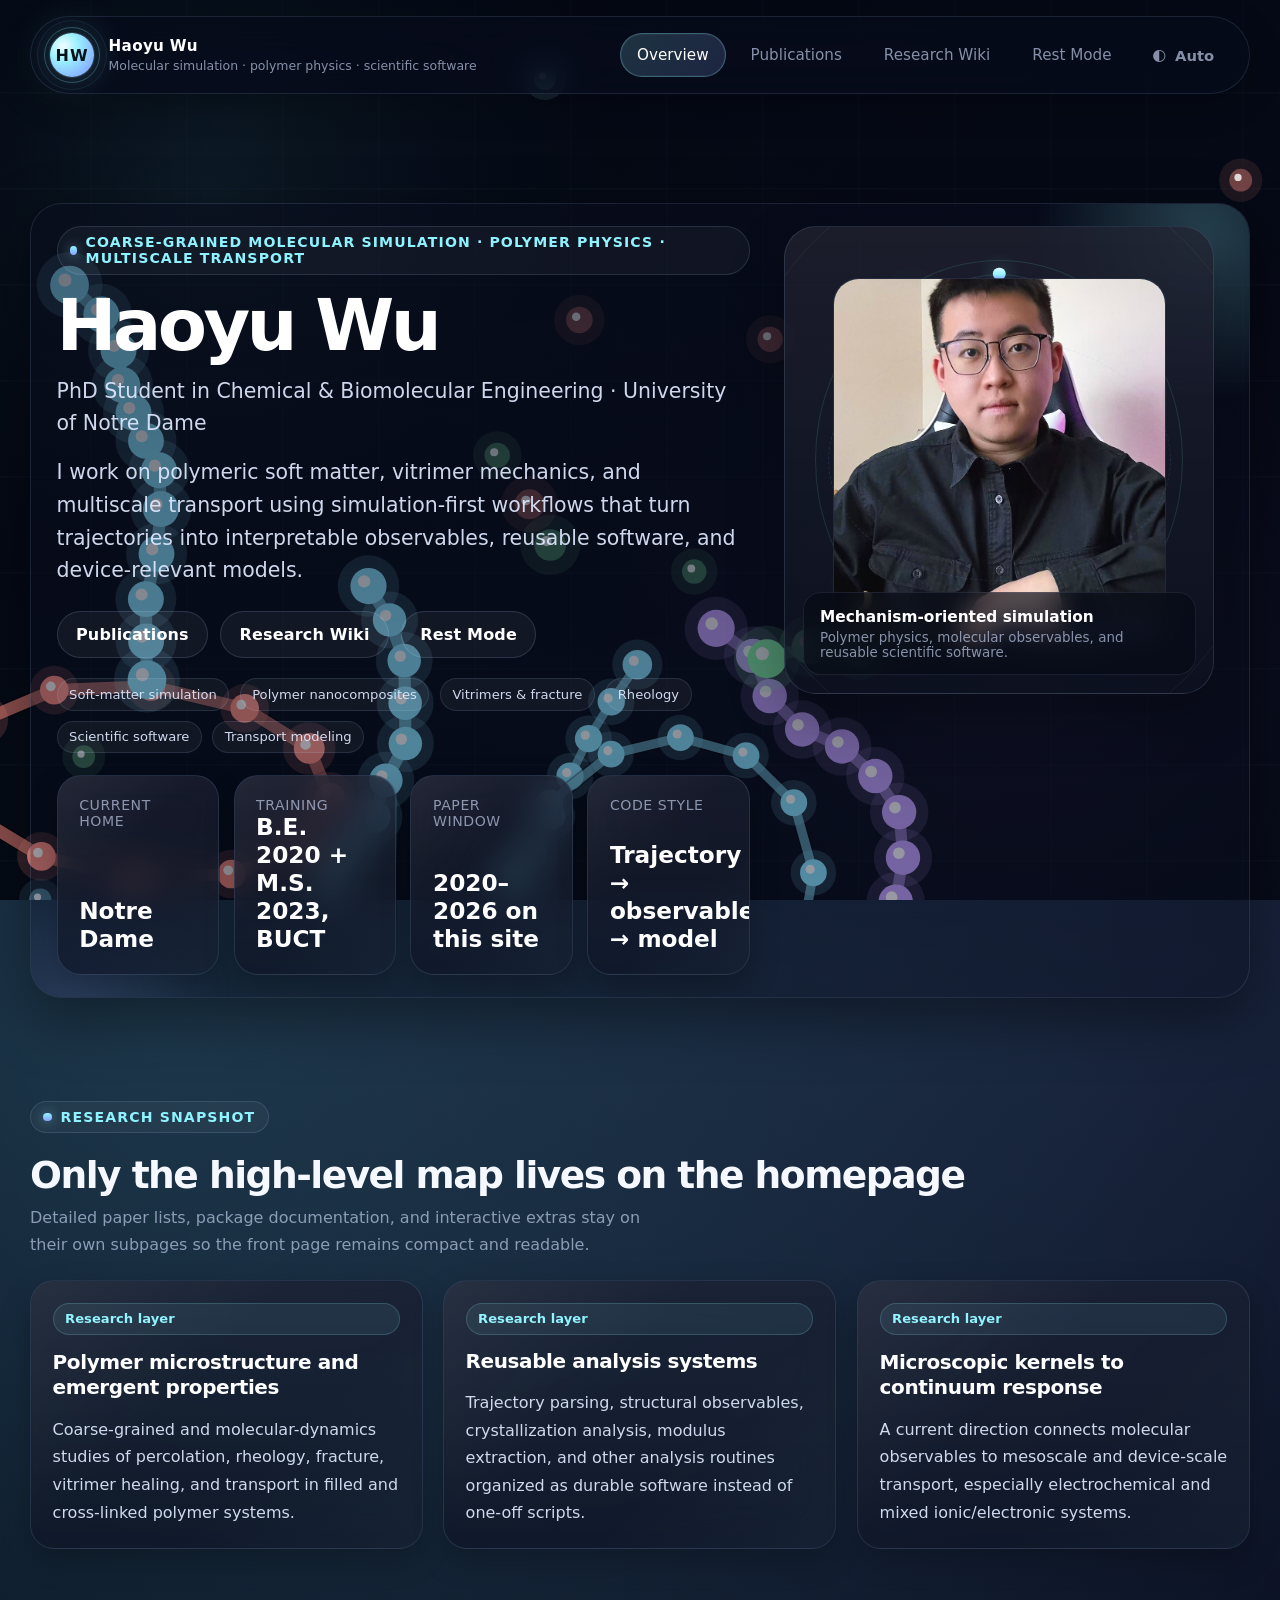
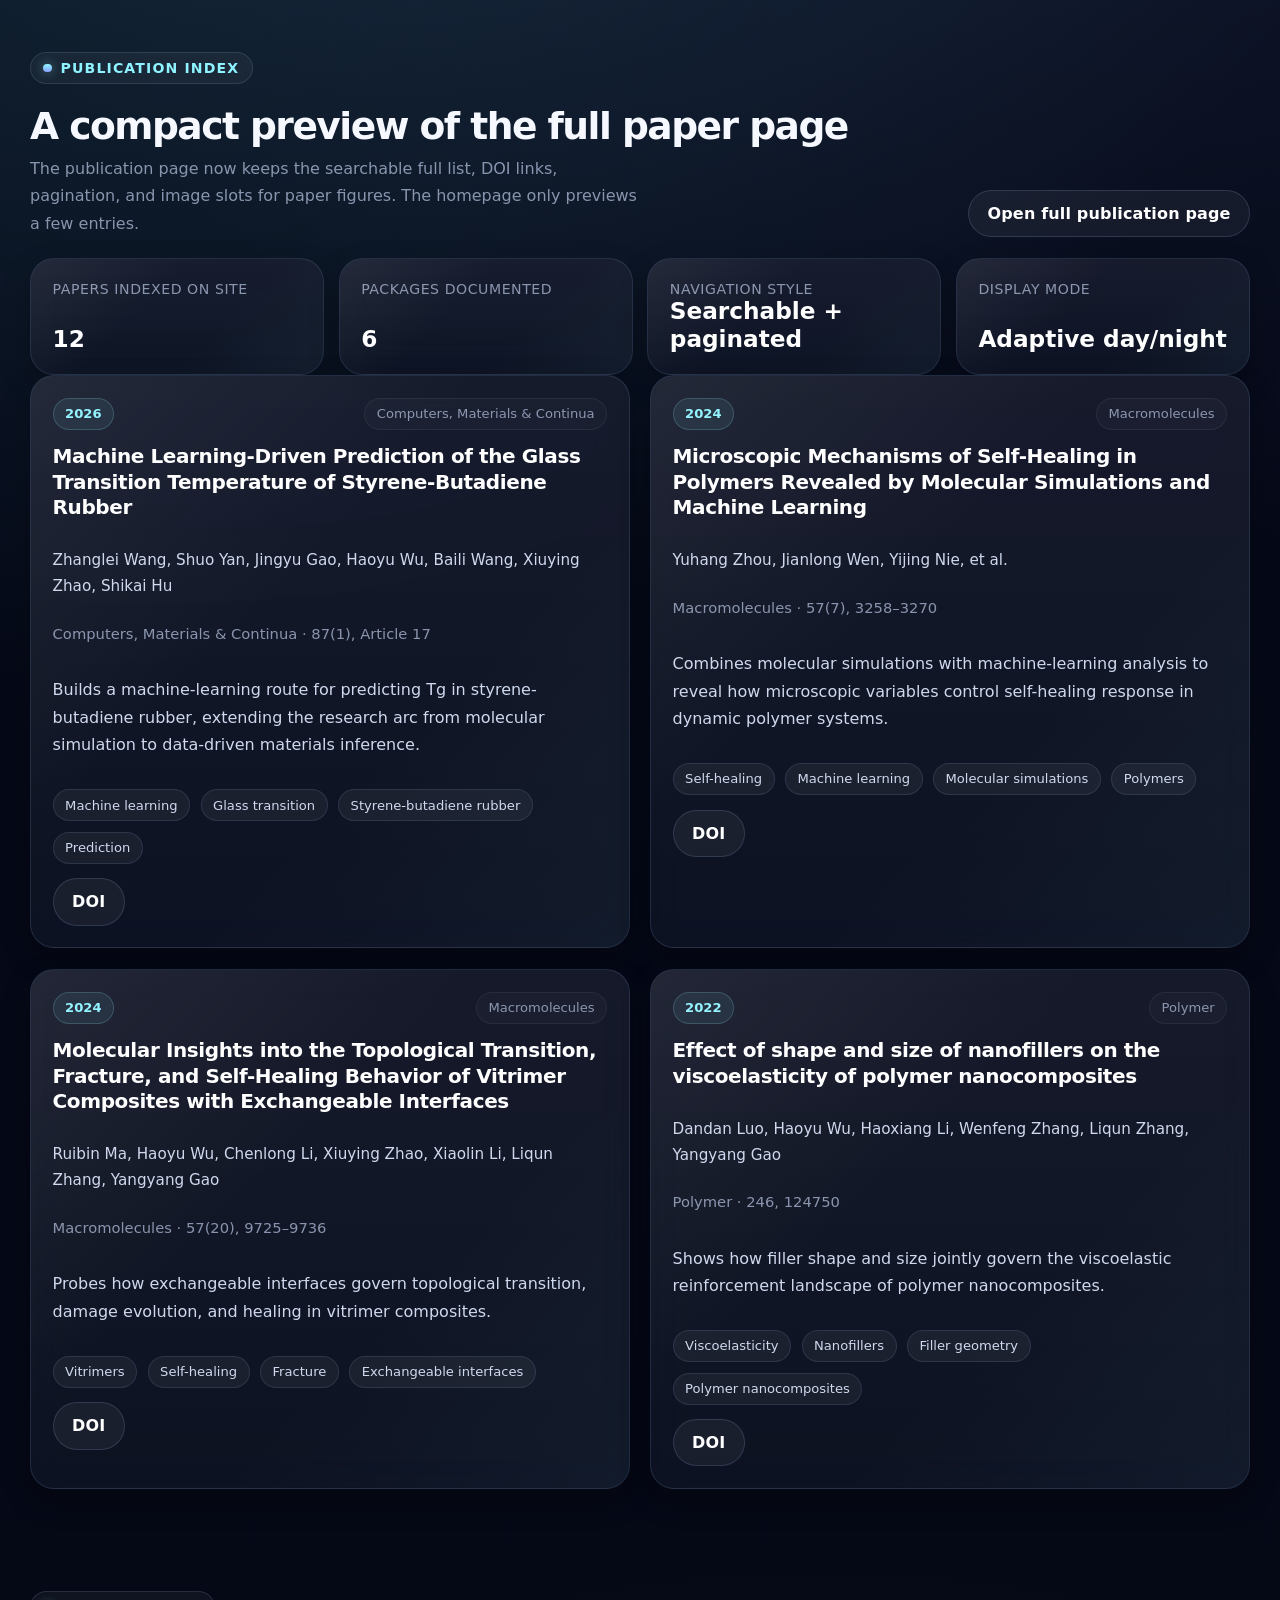
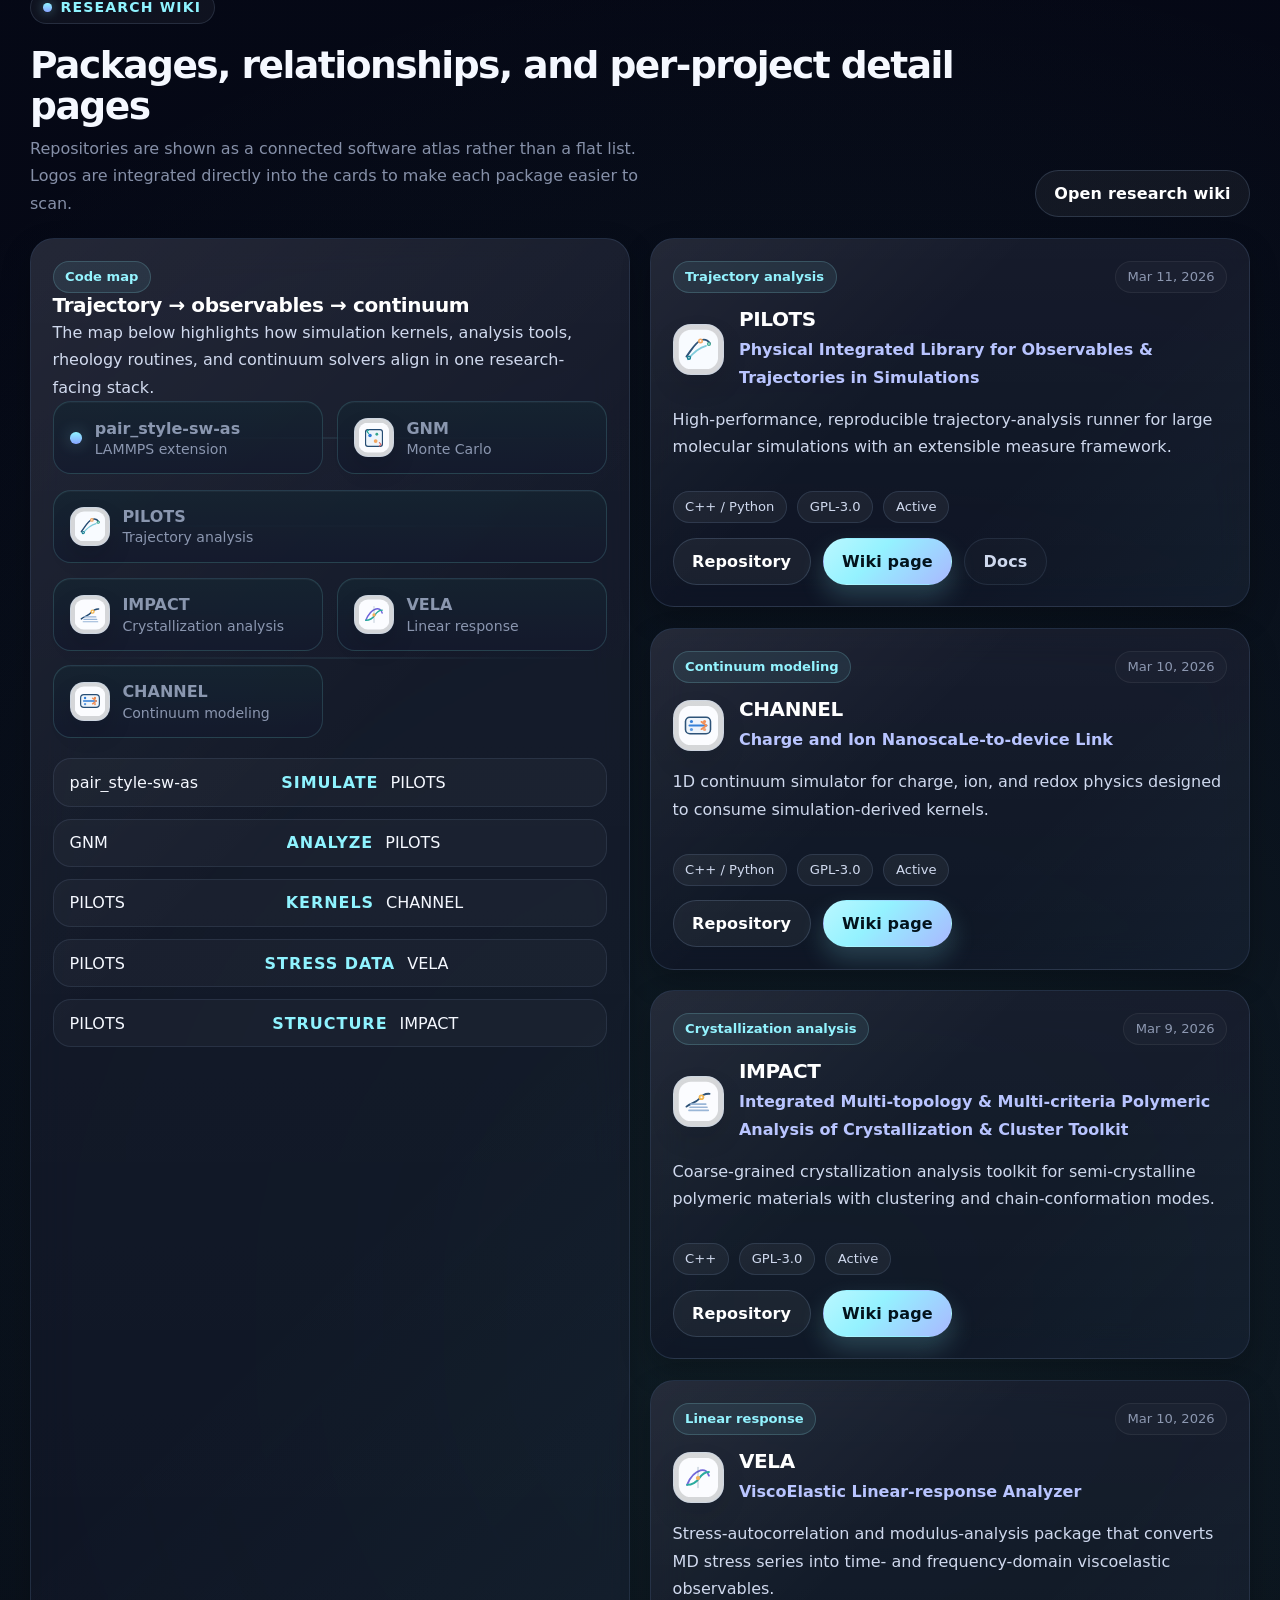
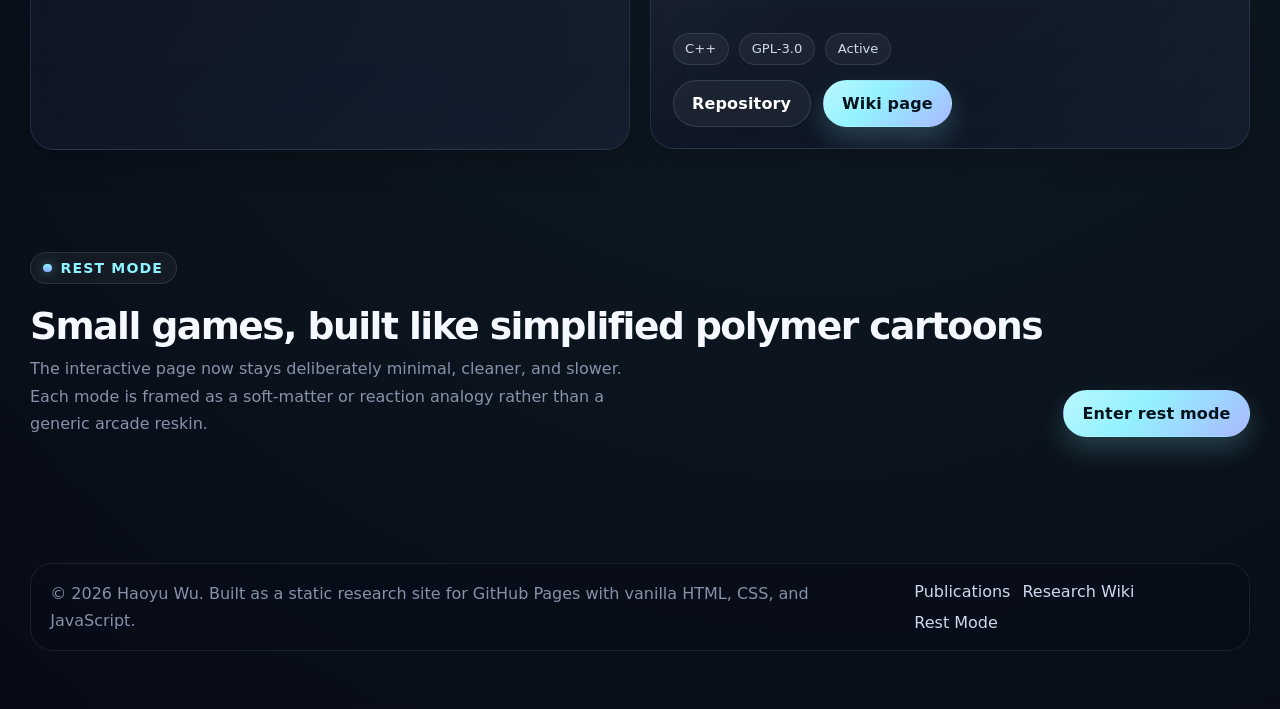
==== commit 1c9e9abf: "Add files via upload" ====
--- a/index.html
+++ b/index.html
@@ -68,7 +68,7 @@
 
       <main class="site-main">
         <section class="hero">
-          <div class="container hero-shell">
+          <div class="container hero-shell compact-home-shell">
             <div class="hero-grid">
               <div class="hero-copy">
                 <span id="hero-kicker" class="kicker">Research profile</span>
@@ -93,8 +93,8 @@
                     <img id="hero-portrait" class="portrait-image" src="assets/img/profile-haoyu.jpg" alt="Portrait of Haoyu Wu" />
                   </div>
                   <div class="portrait-caption">
-                    <strong>Physics-grounded materials simulation</strong>
-                    <span>From trajectories and topology to transport, rheology, and multiscale interpretation.</span>
+                    <strong>Mechanism-oriented simulation</strong>
+                    <span>Polymer physics, molecular observables, and reusable scientific software.</span>
                   </div>
                 </div>
               </div>
@@ -102,48 +102,14 @@
           </div>
         </section>
 
-        <section id="profile" class="section">
-          <div class="container">
-            <div class="section-head" data-reveal>
-              <div>
-                <span class="kicker">Profile</span>
-                <h2 class="section-title">A research page built like a technical system</h2>
-                <p class="section-copy">
-                  The homepage is intentionally structured around scientific signal rather than personal filler: problem framing,
-                  current computational direction, selected publications, and a navigable software stack.
-                </p>
-              </div>
-            </div>
-
-            <div class="bio-grid">
-              <div id="bio-grid" class="bio-paragraphs"></div>
-              <aside class="bio-side">
-                <div class="glass-card info-card" data-reveal>
-                  <span class="meta-chip">Research posture</span>
-                  <h3 class="card-title">Microscopic mechanisms, explicit outputs</h3>
-                  <p class="card-body">
-                    The common thread across the work is to move from molecular interactions to measurable observables with code that is interpretable,
-                    modular, and reusable.
-                  </p>
-                </div>
-                <div class="glass-card info-card" data-reveal>
-                  <span class="meta-chip">Links</span>
-                  <p class="card-body">External profiles and lab pages are grouped here for quick access.</p>
-                  <div id="profile-links" class="profile-links"></div>
-                </div>
-              </aside>
-            </div>
-          </div>
-        </section>
-
         <section id="pillars" class="section">
           <div class="container">
             <div class="section-head" data-reveal>
               <div>
-                <span class="kicker">Research pillars</span>
-                <h2 class="section-title">Three working layers</h2>
-                <p class="section-copy">
-                  The current portfolio is organized around materials physics, observables extraction, and multiscale linking.
+                <span class="kicker">Research snapshot</span>
+                <h2 class="section-title">Only the high-level map lives on the homepage</h2>
+                <p class="section-copy">
+                  Detailed paper lists, package documentation, and interactive extras stay on their own subpages so the front page remains compact and readable.
                 </p>
               </div>
             </div>
@@ -151,29 +117,14 @@
           </div>
         </section>
 
-        <section id="spotlights" class="section">
-          <div class="container">
-            <div class="section-head" data-reveal>
-              <div>
-                <span class="kicker">Current emphasis</span>
-                <h2 class="section-title">What the site is trying to communicate</h2>
-                <p class="section-copy">
-                  Not only what you study, but how the code and papers fit together as a coherent research workflow.
-                </p>
-              </div>
-            </div>
-            <div id="spotlight-grid" class="section-grid grid-3"></div>
-          </div>
-        </section>
-
         <section id="selected-publications" class="section">
           <div class="container">
             <div class="section-head" data-reveal>
               <div>
-                <span class="kicker">Selected publications</span>
-                <h2 class="section-title">Recent and representative papers</h2>
-                <p class="section-copy">
-                  A curated subset of publications focused on network formation, rheology, fracture, glass transition, and vitrimer behavior.
+                <span class="kicker">Publication index</span>
+                <h2 class="section-title">A compact preview of the full paper page</h2>
+                <p class="section-copy">
+                  The publication page now keeps the searchable full list, DOI links, pagination, and image slots for paper figures. The homepage only previews a few entries.
                 </p>
               </div>
               <a class="btn secondary" href="publications.html">Open full publication page</a>
@@ -181,11 +132,11 @@
 
             <div class="metric-strip" data-reveal>
               <article class="stat-card glass-card">
-                <span class="stat-label">Selected papers on site</span>
+                <span class="stat-label">Papers indexed on site</span>
                 <strong id="count-publications" class="stat-value">0</strong>
               </article>
               <article class="stat-card glass-card">
-                <span class="stat-label">Software systems documented</span>
+                <span class="stat-label">Packages documented</span>
                 <strong id="count-projects" class="stat-value">0</strong>
               </article>
               <article class="stat-card glass-card">
@@ -193,8 +144,8 @@
                 <strong class="stat-value">Searchable + paginated</strong>
               </article>
               <article class="stat-card glass-card">
-                <span class="stat-label">UI mood</span>
-                <strong class="stat-value">Adaptive day/night, simulation-native</strong>
+                <span class="stat-label">Display mode</span>
+                <strong class="stat-value">Adaptive day/night</strong>
               </article>
             </div>
 
@@ -207,9 +158,9 @@
             <div class="section-head" data-reveal>
               <div>
                 <span class="kicker">Research wiki</span>
-                <h2 class="section-title">Software atlas and code relationships</h2>
-                <p class="section-copy">
-                  The wiki page treats repositories as connected modules rather than isolated links, which makes the computational stack much easier to understand.
+                <h2 class="section-title">Packages, relationships, and per-project detail pages</h2>
+                <p class="section-copy">
+                  Repositories are shown as a connected software atlas rather than a flat list. Logos are integrated directly into the cards to make each package easier to scan.
                 </p>
               </div>
               <a class="btn secondary" href="wiki.html">Open research wiki</a>
@@ -235,9 +186,9 @@
             <div class="section-head" data-reveal>
               <div>
                 <span class="kicker">Rest mode</span>
-                <h2 class="section-title">A non-serious page, but still designed seriously</h2>
-                <p class="section-copy">
-                  A random entry sends visitors into one of several calm browser toys. It keeps the site human, memorable, and a little playful without breaking the overall design language.
+                <h2 class="section-title">Small games, built like simplified polymer cartoons</h2>
+                <p class="section-copy">
+                  The interactive page now stays deliberately minimal, cleaner, and slower. Each mode is framed as a soft-matter or reaction analogy rather than a generic arcade reskin.
                 </p>
               </div>
               <a class="btn primary" href="leisure.html">Enter rest mode</a>
--- a/assets/css/main.css
+++ b/assets/css/main.css
@@ -1851,3 +1851,423 @@
 :root[data-theme="light"] .playground-canvas {
   box-shadow: inset 0 1px 0 rgba(255, 255, 255, 0.72);
 }
+
+
+/* --- v3 minimal upgrade: publication figures + richer leisure UI --- */
+.results-grid {
+  grid-template-columns: repeat(2, minmax(0, 1fr));
+  align-items: start;
+}
+
+.publication-card {
+  align-content: start;
+}
+
+.publication-figure-shell {
+  position: relative;
+  overflow: hidden;
+  border-radius: 20px;
+  aspect-ratio: 16 / 9;
+  background:
+    radial-gradient(circle at 18% 18%, rgba(143, 243, 255, 0.14), transparent 34%),
+    radial-gradient(circle at 82% 72%, rgba(136, 164, 255, 0.12), transparent 30%),
+    linear-gradient(180deg, rgba(255, 255, 255, 0.03), rgba(255, 255, 255, 0.015)),
+    rgba(8, 13, 25, 0.74);
+  border: 1px solid rgba(173, 208, 255, 0.14);
+  box-shadow: inset 0 1px 0 rgba(255, 255, 255, 0.04);
+}
+
+.publication-figure {
+  width: 100%;
+  height: 100%;
+  object-fit: cover;
+}
+
+.publication-figure-placeholder {
+  position: absolute;
+  inset: 0;
+  display: grid;
+  place-content: center;
+  gap: 0.55rem;
+  padding: 1.2rem;
+  text-align: center;
+}
+
+.figure-slot-title {
+  display: block;
+  font-size: 1rem;
+  color: var(--text-strong);
+}
+
+.figure-slot-path {
+  display: inline-flex;
+  justify-self: center;
+  padding: 0.38rem 0.72rem;
+  border-radius: 999px;
+  background: rgba(255, 255, 255, 0.05);
+  border: 1px solid rgba(173, 208, 255, 0.14);
+  color: var(--accent);
+  font-family: var(--font-mono);
+  font-size: 0.76rem;
+  line-height: 1.4;
+  max-width: min(100%, 40ch);
+  word-break: break-all;
+}
+
+.figure-slot-note,
+.publication-figure-note {
+  color: var(--text-muted);
+  font-size: 0.82rem;
+  line-height: 1.55;
+}
+
+.publication-figure-note {
+  position: absolute;
+  right: 0.8rem;
+  bottom: 0.8rem;
+  left: 0.8rem;
+  padding: 0.45rem 0.65rem;
+  border-radius: 12px;
+  background: rgba(6, 11, 21, 0.62);
+  border: 1px solid rgba(173, 208, 255, 0.12);
+  backdrop-filter: blur(12px);
+}
+
+.publication-card.compact .publication-figure-shell {
+  display: none;
+}
+
+.panel-row,
+.leaderboard-head,
+.leaderboard-item {
+  display: flex;
+  align-items: center;
+  gap: 0.75rem;
+  flex-wrap: wrap;
+}
+
+.panel-row,
+.leaderboard-head {
+  justify-content: space-between;
+}
+
+.player-id-chip {
+  display: inline-flex;
+  align-items: center;
+  gap: 0.45rem;
+  padding: 0.55rem 0.8rem;
+  border-radius: 999px;
+  background:
+    linear-gradient(135deg, rgba(143, 243, 255, 0.12), rgba(136, 164, 255, 0.08)),
+    rgba(255, 255, 255, 0.03);
+  border: 1px solid rgba(143, 243, 255, 0.18);
+  color: var(--text-soft);
+}
+
+.player-id-chip strong {
+  color: var(--text-strong);
+}
+
+.leaderboard-scope {
+  color: var(--text-muted);
+  font-size: 0.82rem;
+}
+
+.leaderboard-list {
+  list-style: none;
+  margin: 0;
+  padding: 0;
+  display: grid;
+  gap: 0.65rem;
+}
+
+.leaderboard-item {
+  justify-content: space-between;
+  padding: 0.8rem 0.9rem;
+  border-radius: 18px;
+  background:
+    linear-gradient(135deg, rgba(143, 243, 255, 0.08), rgba(136, 164, 255, 0.05)),
+    rgba(255, 255, 255, 0.025);
+  border: 1px solid rgba(173, 208, 255, 0.12);
+}
+
+.leaderboard-rank {
+  display: inline-grid;
+  place-items: center;
+  width: 2rem;
+  height: 2rem;
+  border-radius: 999px;
+  background: linear-gradient(135deg, rgba(143, 243, 255, 0.22), rgba(136, 164, 255, 0.16));
+  color: var(--text-strong);
+  font-weight: 800;
+}
+
+.leaderboard-main {
+  min-width: 0;
+  display: grid;
+  gap: 0.18rem;
+  flex: 1 1 auto;
+}
+
+.leaderboard-name {
+  color: var(--text-strong);
+  font-weight: 700;
+  white-space: nowrap;
+  overflow: hidden;
+  text-overflow: ellipsis;
+}
+
+.leaderboard-meta {
+  color: var(--text-muted);
+  font-size: 0.82rem;
+  white-space: nowrap;
+  overflow: hidden;
+  text-overflow: ellipsis;
+}
+
+.leaderboard-score {
+  color: var(--accent);
+  font-weight: 800;
+  letter-spacing: 0.02em;
+}
+
+.modal-shell {
+  position: fixed;
+  inset: 0;
+  z-index: 80;
+  display: grid;
+  place-items: center;
+  padding: 1rem;
+  background: rgba(3, 7, 16, 0.56);
+  backdrop-filter: blur(14px);
+}
+
+.modal-shell[hidden] {
+  display: none !important;
+}
+
+.modal-card {
+  width: min(100%, 460px);
+  padding: 1.2rem;
+  border-radius: 26px;
+  background:
+    linear-gradient(180deg, rgba(8, 13, 25, 0.92), rgba(8, 13, 25, 0.78));
+  border: 1px solid rgba(173, 208, 255, 0.14);
+  box-shadow: 0 28px 80px rgba(0, 0, 0, 0.38);
+}
+
+.modal-title {
+  margin: 0;
+  font-size: 1.55rem;
+  letter-spacing: -0.03em;
+}
+
+.modal-copy {
+  margin: 0.65rem 0 0;
+  color: var(--text-muted);
+  line-height: 1.65;
+}
+
+.modal-form {
+  display: grid;
+  gap: 0.85rem;
+  margin-top: 1rem;
+}
+
+.modal-actions {
+  display: flex;
+  gap: 0.65rem;
+  flex-wrap: wrap;
+}
+
+.modal-actions .btn {
+  width: auto;
+}
+
+.small-note {
+  color: var(--text-muted);
+  font-size: 0.8rem;
+  line-height: 1.55;
+}
+
+.btn.inline-btn {
+  width: auto;
+  min-height: 2.6rem;
+  padding-inline: 0.95rem;
+}
+
+:root[data-theme="light"] .publication-figure-shell {
+  background:
+    radial-gradient(circle at 16% 18%, rgba(31, 114, 255, 0.14), transparent 34%),
+    radial-gradient(circle at 82% 76%, rgba(15, 185, 154, 0.11), transparent 30%),
+    linear-gradient(180deg, rgba(255, 255, 255, 0.52), rgba(255, 255, 255, 0.36)),
+    rgba(245, 249, 255, 0.88);
+  border-color: rgba(58, 92, 160, 0.15);
+}
+
+:root[data-theme="light"] .figure-slot-path,
+:root[data-theme="light"] .player-id-chip,
+:root[data-theme="light"] .leaderboard-item {
+  border-color: rgba(58, 92, 160, 0.15);
+}
+
+:root[data-theme="light"] .publication-figure-note,
+:root[data-theme="light"] .modal-card {
+  background: rgba(255, 255, 255, 0.9);
+  border-color: rgba(58, 92, 160, 0.14);
+}
+
+@media (max-width: 980px) {
+  .results-grid {
+    grid-template-columns: 1fr;
+  }
+}
+
+@media (max-width: 560px) {
+  .leaderboard-item {
+    align-items: flex-start;
+  }
+
+  .leaderboard-score {
+    margin-left: 2.75rem;
+  }
+
+  .modal-actions {
+    display: grid;
+  }
+
+  .modal-actions .btn {
+    width: 100%;
+  }
+}
+
+
+/* --- v4 minimal refinements: compact home, package logos, cleaner leisure panels --- */
+.compact-home-shell {
+  padding-block: clamp(1.05rem, 1.8vw, 1.4rem);
+}
+
+.repo-brand,
+.entry-brand {
+  display: flex;
+  align-items: center;
+  gap: 0.95rem;
+  min-width: 0;
+}
+
+.repo-brand-copy,
+.entry-brand-copy,
+.software-node-copy {
+  min-width: 0;
+  display: grid;
+  gap: 0.22rem;
+}
+
+.repo-logo,
+.entry-logo,
+.software-node-logo {
+  flex: 0 0 auto;
+  width: 3.2rem;
+  height: 3.2rem;
+  border-radius: 18px;
+  object-fit: contain;
+  background: rgba(255, 255, 255, 0.82);
+  border: 1px solid rgba(173, 208, 255, 0.2);
+  box-shadow: 0 12px 24px rgba(3, 8, 20, 0.12);
+  padding: 0.3rem;
+}
+
+.entry-brand {
+  margin-bottom: 1rem;
+}
+
+.entry-logo {
+  width: 4rem;
+  height: 4rem;
+  border-radius: 22px;
+  padding: 0.42rem;
+}
+
+.repo-brand .repo-headline {
+  margin-top: 0;
+}
+
+.software-node {
+  display: flex;
+  align-items: center;
+  gap: 0.8rem;
+}
+
+.software-node-logo {
+  width: 2.45rem;
+  height: 2.45rem;
+  border-radius: 14px;
+  padding: 0.22rem;
+}
+
+.software-node-dot {
+  width: 0.72rem;
+  height: 0.72rem;
+  border-radius: 50%;
+  background: linear-gradient(180deg, var(--accent), var(--accent-2));
+  box-shadow: 0 0 16px rgba(143, 243, 255, 0.3);
+}
+
+#software-preview {
+  align-content: start;
+}
+
+#software-preview .repo-card {
+  min-height: 100%;
+}
+
+.results-grid {
+  align-items: start;
+}
+
+.publication-card {
+  align-content: start;
+}
+
+.playground-grid {
+  grid-template-columns: minmax(0, 1.45fr) minmax(310px, 0.8fr);
+}
+
+.panel-stack {
+  display: grid;
+  gap: 1rem;
+  align-content: start;
+}
+
+.mode-panel .selector-row {
+  margin-top: 0.25rem;
+}
+
+.mode-panel .helper-note {
+  margin: 0;
+}
+
+:root[data-theme="light"] .repo-logo,
+:root[data-theme="light"] .entry-logo,
+:root[data-theme="light"] .software-node-logo {
+  background: rgba(255, 255, 255, 0.94);
+  border-color: rgba(58, 92, 160, 0.16);
+}
+
+@media (max-width: 1180px) {
+  .playground-grid {
+    grid-template-columns: 1fr;
+  }
+}
+
+@media (max-width: 900px) {
+  .repo-brand,
+  .entry-brand {
+    align-items: flex-start;
+  }
+
+  .entry-logo {
+    width: 3.5rem;
+    height: 3.5rem;
+  }
+}
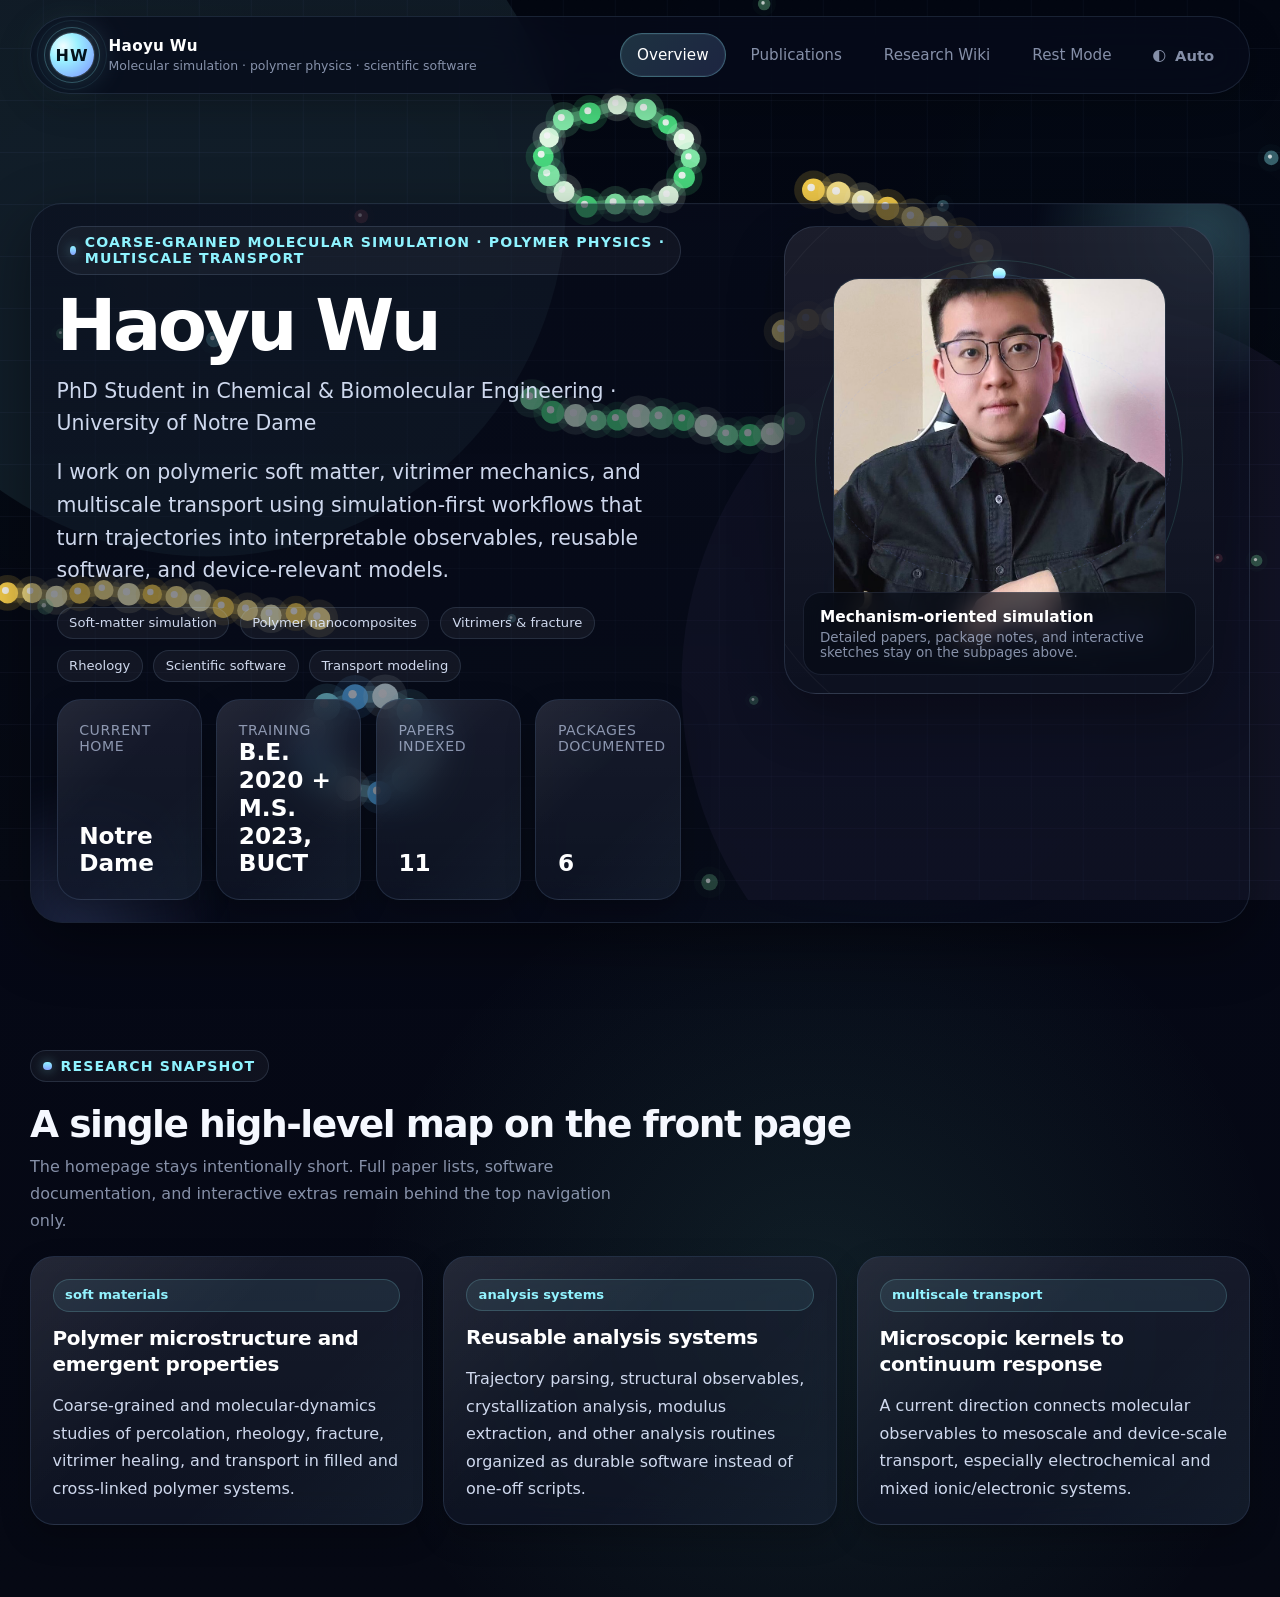
==== commit 85182b85: "Add files via upload" ====
--- a/index.html
+++ b/index.html
@@ -6,14 +6,14 @@
     <title>Haoyu Wu | Soft Matter Simulation & Scientific Software</title>
     <meta
       name="description"
-      content="Personal research homepage for Haoyu Wu: soft-matter simulation, polymer nanocomposites, multiscale transport, publications, software, and a playable rest mode."
+      content="Personal research homepage for Haoyu Wu: soft-matter simulation, polymer nanocomposites, multiscale transport, publications, and scientific software."
     />
     <meta name="theme-color" content="#050816" />
     <meta property="og:type" content="website" />
     <meta property="og:title" content="Haoyu Wu | Soft Matter Simulation & Scientific Software" />
     <meta
       property="og:description"
-      content="Personal research homepage for Haoyu Wu: soft-matter simulation, polymer nanocomposites, multiscale transport, publications, software, and a playable rest mode."
+      content="Personal research homepage for Haoyu Wu: soft-matter simulation, polymer nanocomposites, multiscale transport, publications, and scientific software."
     />
     <meta property="og:image" content="https://haoyuwu97.github.io/assets/img/og-cover.png" />
     <meta property="og:url" content="https://haoyuwu97.github.io/" />
@@ -21,7 +21,7 @@
     <meta name="twitter:title" content="Haoyu Wu | Soft Matter Simulation & Scientific Software" />
     <meta
       name="twitter:description"
-      content="Personal research homepage for Haoyu Wu: soft-matter simulation, polymer nanocomposites, multiscale transport, publications, software, and a playable rest mode."
+      content="Personal research homepage for Haoyu Wu: soft-matter simulation, polymer nanocomposites, multiscale transport, publications, and scientific software."
     />
     <meta name="twitter:image" content="https://haoyuwu97.github.io/assets/img/og-cover.png" />
     <link rel="icon" href="favicon.svg" type="image/svg+xml" />
@@ -75,8 +75,6 @@
                 <h1 id="hero-name" class="hero-title">Haoyu Wu</h1>
                 <p id="hero-title" class="hero-subtitle">PhD Student in Chemical &amp; Biomolecular Engineering · University of Notre Dame</p>
                 <p id="hero-summary" class="hero-subtitle"></p>
-
-                <div id="hero-links" class="hero-actions" aria-label="Primary actions"></div>
                 <div id="focus-tags" class="focus-tags" aria-label="Research focus areas"></div>
                 <div id="hero-facts" class="metric-strip" aria-label="Profile facts"></div>
               </div>
@@ -94,7 +92,7 @@
                   </div>
                   <div class="portrait-caption">
                     <strong>Mechanism-oriented simulation</strong>
-                    <span>Polymer physics, molecular observables, and reusable scientific software.</span>
+                    <span>Detailed papers, package notes, and interactive sketches stay on the subpages above.</span>
                   </div>
                 </div>
               </div>
@@ -102,113 +100,21 @@
           </div>
         </section>
 
-        <section id="pillars" class="section">
+        <section id="pillars" class="section compact-home-section">
           <div class="container">
             <div class="section-head" data-reveal>
               <div>
                 <span class="kicker">Research snapshot</span>
-                <h2 class="section-title">Only the high-level map lives on the homepage</h2>
+                <h2 class="section-title">A single high-level map on the front page</h2>
                 <p class="section-copy">
-                  Detailed paper lists, package documentation, and interactive extras stay on their own subpages so the front page remains compact and readable.
+                  The homepage stays intentionally short. Full paper lists, software documentation, and interactive extras remain behind the top navigation only.
                 </p>
               </div>
             </div>
             <div id="pillar-grid" class="section-grid grid-3"></div>
           </div>
         </section>
-
-        <section id="selected-publications" class="section">
-          <div class="container">
-            <div class="section-head" data-reveal>
-              <div>
-                <span class="kicker">Publication index</span>
-                <h2 class="section-title">A compact preview of the full paper page</h2>
-                <p class="section-copy">
-                  The publication page now keeps the searchable full list, DOI links, pagination, and image slots for paper figures. The homepage only previews a few entries.
-                </p>
-              </div>
-              <a class="btn secondary" href="publications.html">Open full publication page</a>
-            </div>
-
-            <div class="metric-strip" data-reveal>
-              <article class="stat-card glass-card">
-                <span class="stat-label">Papers indexed on site</span>
-                <strong id="count-publications" class="stat-value">0</strong>
-              </article>
-              <article class="stat-card glass-card">
-                <span class="stat-label">Packages documented</span>
-                <strong id="count-projects" class="stat-value">0</strong>
-              </article>
-              <article class="stat-card glass-card">
-                <span class="stat-label">Navigation style</span>
-                <strong class="stat-value">Searchable + paginated</strong>
-              </article>
-              <article class="stat-card glass-card">
-                <span class="stat-label">Display mode</span>
-                <strong class="stat-value">Adaptive day/night</strong>
-              </article>
-            </div>
-
-            <div id="publication-preview" class="section-grid grid-2"></div>
-          </div>
-        </section>
-
-        <section id="software" class="section">
-          <div class="container">
-            <div class="section-head" data-reveal>
-              <div>
-                <span class="kicker">Research wiki</span>
-                <h2 class="section-title">Packages, relationships, and per-project detail pages</h2>
-                <p class="section-copy">
-                  Repositories are shown as a connected software atlas rather than a flat list. Logos are integrated directly into the cards to make each package easier to scan.
-                </p>
-              </div>
-              <a class="btn secondary" href="wiki.html">Open research wiki</a>
-            </div>
-
-            <div class="section-grid grid-2">
-              <div class="glass-card" data-reveal>
-                <span class="meta-chip">Code map</span>
-                <h3 class="card-title">Trajectory → observables → continuum</h3>
-                <p class="card-body">
-                  The map below highlights how simulation kernels, analysis tools, rheology routines, and continuum solvers align in one research-facing stack.
-                </p>
-                <div id="software-map-container" class="section-grid"></div>
-              </div>
-
-              <div id="software-preview" class="section-grid"></div>
-            </div>
-          </div>
-        </section>
-
-        <section id="rest" class="section">
-          <div class="container">
-            <div class="section-head" data-reveal>
-              <div>
-                <span class="kicker">Rest mode</span>
-                <h2 class="section-title">Small games, built like simplified polymer cartoons</h2>
-                <p class="section-copy">
-                  The interactive page now stays deliberately minimal, cleaner, and slower. Each mode is framed as a soft-matter or reaction analogy rather than a generic arcade reskin.
-                </p>
-              </div>
-              <a class="btn primary" href="leisure.html">Enter rest mode</a>
-            </div>
-          </div>
-        </section>
       </main>
-
-      <footer class="footer">
-        <div class="container footer-card">
-          <div class="footer-copy">
-            © <span data-year></span> Haoyu Wu. Built as a static research site for GitHub Pages with vanilla HTML, CSS, and JavaScript.
-          </div>
-          <div class="footer-links">
-            <a href="publications.html">Publications</a>
-            <a href="wiki.html">Research Wiki</a>
-            <a href="leisure.html">Rest Mode</a>
-          </div>
-        </div>
-      </footer>
     </div>
 
     <script src="assets/js/theme.js"></script>
--- a/assets/css/main.css
+++ b/assets/css/main.css
@@ -2271,3 +2271,436 @@
     height: 3.5rem;
   }
 }
+
+/* --- v5 minimal refinements: wormlike field, lean subpages, full-window leisure --- */
+body.subpage .site-main {
+  padding-bottom: clamp(2.8rem, 5vw, 4rem);
+}
+
+.page-hero-compact {
+  padding-top: clamp(1.4rem, 3vw, 2.2rem);
+}
+
+.compact-shell {
+  padding: clamp(0.95rem, 1.7vw, 1.25rem);
+}
+
+.compact-page-head {
+  display: grid;
+  gap: 0.55rem;
+  max-width: 760px;
+}
+
+.compact-page-subtitle {
+  margin: 0;
+  max-width: 72ch;
+}
+
+.compact-page-summary {
+  color: var(--text-muted);
+}
+
+.compact-meta-row {
+  display: flex;
+  flex-wrap: wrap;
+  gap: 0.55rem;
+  margin-top: 0.1rem;
+}
+
+.compact-meta-row .meta-chip {
+  display: inline-flex;
+  align-items: center;
+  gap: 0.35rem;
+  padding: 0.5rem 0.8rem;
+  border-radius: 999px;
+  background: rgba(255, 255, 255, 0.04);
+  border: 1px solid rgba(173, 208, 255, 0.14);
+}
+
+.compact-meta-row .meta-chip strong {
+  color: var(--text-strong);
+}
+
+.section-tight {
+  padding-top: 1rem;
+}
+
+.section-tight-bottom {
+  padding-top: 1rem;
+  padding-bottom: 0;
+}
+
+.compact-control-panel {
+  padding: 1rem 1.05rem;
+}
+
+.compact-control-grid {
+  grid-template-columns: minmax(0, 1.2fr) minmax(180px, 0.48fr);
+}
+
+.compact-control-grid-single {
+  grid-template-columns: 1fr;
+}
+
+body.subpage .publication-card,
+body.subpage .repo-card,
+body.subpage .detail-section-compact {
+  gap: 0.72rem;
+}
+
+body.subpage .publication-card .card-title,
+body.subpage .repo-card .card-title {
+  font-size: 1.04rem;
+}
+
+body.subpage .publication-card .card-authors,
+body.subpage .publication-card .card-body,
+body.subpage .repo-headline,
+body.subpage .repo-card .card-body,
+body.subpage .compact-page-summary {
+  display: -webkit-box;
+  -webkit-box-orient: vertical;
+  overflow: hidden;
+}
+
+body.subpage .publication-card .card-authors {
+  -webkit-line-clamp: 2;
+}
+
+body.subpage .publication-card .card-body,
+body.subpage .repo-card .card-body,
+body.subpage .repo-headline,
+body.subpage .compact-page-summary {
+  -webkit-line-clamp: 3;
+}
+
+body.subpage .publication-card .tag-list,
+body.subpage .repo-card .tag-list {
+  gap: 0.45rem;
+}
+
+body.subpage .publication-card .button-row,
+body.subpage .repo-card .button-row {
+  gap: 0.6rem;
+}
+
+body.subpage .repo-grid {
+  grid-template-columns: repeat(2, minmax(0, 1fr));
+}
+
+.detail-main-compact {
+  display: grid;
+  grid-template-columns: repeat(2, minmax(0, 1fr));
+  gap: var(--grid-gap);
+  align-items: start;
+}
+
+.command-section {
+  grid-column: 1 / -1;
+}
+
+.compact-command-grid {
+  display: grid;
+  grid-template-columns: repeat(2, minmax(0, 1fr));
+  gap: 1rem;
+}
+
+.compact-command-title {
+  margin: 0 0 0.7rem;
+  font-size: 1rem;
+  color: var(--text-soft);
+}
+
+body.subpage .detail-section-compact .section-list {
+  gap: 0.55rem;
+}
+
+body.leisure-page {
+  min-height: 100dvh;
+  overflow: hidden;
+}
+
+body.leisure-page::before,
+body.leisure-page::after {
+  opacity: 0.55;
+}
+
+body.leisure-page .site-shell {
+  min-height: 100dvh;
+  display: grid;
+  grid-template-rows: auto 1fr;
+}
+
+body.leisure-page .site-main,
+.leisure-main {
+  min-height: 0;
+  height: 100%;
+  padding: 0 0 1rem;
+}
+
+.leisure-stage {
+  position: relative;
+  width: min(calc(100% - 2rem), var(--max-width));
+  height: 100%;
+  min-height: 0;
+  margin: 0 auto;
+  border-radius: var(--radius-lg);
+  overflow: hidden;
+  background: linear-gradient(180deg, rgba(9, 13, 29, 0.46), rgba(9, 13, 29, 0.3));
+  border: 1px solid rgba(173, 208, 255, 0.12);
+  box-shadow: var(--shadow);
+}
+
+.playground-canvas-full {
+  position: absolute;
+  inset: 0;
+  width: 100%;
+  height: 100%;
+  display: block;
+}
+
+.leisure-hud {
+  position: absolute;
+  z-index: 4;
+  max-width: min(420px, calc(100% - 2rem));
+  padding: 0.75rem 0.9rem;
+  border-radius: 22px;
+  background: rgba(8, 13, 25, 0.62);
+  border: 1px solid rgba(173, 208, 255, 0.14);
+  box-shadow: var(--shadow-soft);
+  backdrop-filter: blur(18px);
+}
+
+.leisure-hud-primary {
+  top: 1rem;
+  left: 1rem;
+  width: min(430px, calc(100% - 2rem));
+  display: grid;
+  gap: 0.35rem;
+}
+
+.leisure-hud-metrics {
+  top: 1rem;
+  right: 1rem;
+  display: flex;
+  align-items: center;
+  gap: 0.65rem;
+}
+
+.hud-chip {
+  display: grid;
+  gap: 0.12rem;
+  min-width: 76px;
+}
+
+.hud-chip span {
+  font-size: 0.72rem;
+  text-transform: uppercase;
+  letter-spacing: 0.08em;
+  color: var(--text-muted);
+}
+
+.hud-chip strong {
+  font-size: 1.15rem;
+  line-height: 1;
+  color: var(--text-strong);
+}
+
+.leisure-hud-controls {
+  top: 6.35rem;
+  right: 1rem;
+  display: flex;
+  align-items: center;
+  gap: 0.65rem;
+}
+
+.leisure-hud-controls select {
+  appearance: none;
+  min-width: 220px;
+  min-height: 2.55rem;
+  padding: 0.65rem 0.8rem;
+  border-radius: 16px;
+  border: 1px solid rgba(173, 208, 255, 0.14);
+  background: rgba(9, 14, 27, 0.8);
+  color: var(--text-strong);
+}
+
+.leisure-hud-note {
+  left: 1rem;
+  bottom: 1rem;
+  width: min(470px, calc(100% - 2rem));
+  display: grid;
+  gap: 0.35rem;
+}
+
+.hud-copy,
+.hud-note {
+  margin: 0;
+}
+
+.hud-copy {
+  color: var(--text-soft);
+  line-height: 1.55;
+}
+
+.hud-note {
+  color: var(--text-muted);
+  font-size: 0.84rem;
+  line-height: 1.55;
+}
+
+.leisure-page .mode-title {
+  margin: 0;
+  font-size: 1.28rem;
+  letter-spacing: -0.02em;
+}
+
+.leisure-page .inline-btn {
+  min-height: 2.55rem;
+}
+
+:root[data-theme="light"] .compact-meta-row .meta-chip,
+:root[data-theme="light"] .leisure-hud,
+:root[data-theme="light"] .leisure-hud-controls select {
+  border-color: rgba(58, 92, 160, 0.15);
+}
+
+:root[data-theme="light"] .leisure-stage {
+  background: linear-gradient(180deg, rgba(255, 255, 255, 0.54), rgba(255, 255, 255, 0.36));
+  border-color: rgba(58, 92, 160, 0.14);
+}
+
+:root[data-theme="light"] .leisure-hud,
+:root[data-theme="light"] .leisure-hud-controls select {
+  background: rgba(255, 255, 255, 0.84);
+}
+
+@media (max-width: 980px) {
+  body.subpage .repo-grid,
+  .detail-main-compact,
+  .compact-command-grid {
+    grid-template-columns: 1fr;
+  }
+}
+
+@media (max-width: 820px) {
+  .leisure-stage {
+    width: min(calc(100% - 1rem), var(--max-width));
+  }
+
+  .leisure-hud-primary,
+  .leisure-hud-note,
+  .leisure-hud-metrics,
+  .leisure-hud-controls {
+    max-width: calc(100% - 1rem);
+  }
+
+  .leisure-hud-primary,
+  .leisure-hud-note {
+    left: 0.5rem;
+  }
+
+  .leisure-hud-metrics,
+  .leisure-hud-controls {
+    right: 0.5rem;
+  }
+
+  .leisure-hud-controls {
+    top: auto;
+    bottom: 0.5rem;
+    left: 0.5rem;
+    right: 0.5rem;
+    justify-content: space-between;
+  }
+
+  .leisure-hud-controls select {
+    min-width: 0;
+    flex: 1 1 auto;
+  }
+
+  .leisure-hud-note {
+    bottom: 4.4rem;
+  }
+}
+
+@media (max-width: 620px) {
+  .compact-control-grid {
+    grid-template-columns: 1fr;
+  }
+
+  .leisure-hud-primary,
+  .leisure-hud-note,
+  .leisure-hud-metrics,
+  .leisure-hud-controls {
+    max-width: calc(100% - 1rem);
+  }
+
+  .leisure-hud-metrics {
+    top: auto;
+    left: 0.5rem;
+    right: auto;
+    bottom: 8.1rem;
+  }
+
+  .leisure-hud-primary {
+    top: 0.5rem;
+    left: 0.5rem;
+    right: 0.5rem;
+    width: auto;
+  }
+
+  .leisure-hud-note {
+    bottom: 4.6rem;
+  }
+
+  .leisure-hud-controls {
+    display: grid;
+    grid-template-columns: 1fr auto;
+    gap: 0.5rem;
+  }
+}
+
+
+.publication-figure[hidden],
+.publication-figure-placeholder[hidden],
+.publication-figure-note[hidden] {
+  display: none !important;
+}
+
+.compact-home-section {
+  padding-top: 1.5rem;
+}
+
+.compact-home-shell .hero-copy {
+  max-width: 39rem;
+}
+
+.compact-home-shell .metric-strip {
+  margin-top: 1.1rem;
+}
+
+body.leisure-page .site-main,
+.leisure-main {
+  padding: 0;
+}
+
+.leisure-stage {
+  width: 100%;
+  height: 100%;
+  margin: 0;
+  border-radius: 0;
+  border-left: 0;
+  border-right: 0;
+}
+
+.leisure-hud {
+  padding: 0.62rem 0.78rem;
+}
+
+.leisure-hud-primary {
+  width: min(360px, calc(100% - 2rem));
+}
+
+.leisure-hud-note {
+  width: min(400px, calc(100% - 2rem));
+}
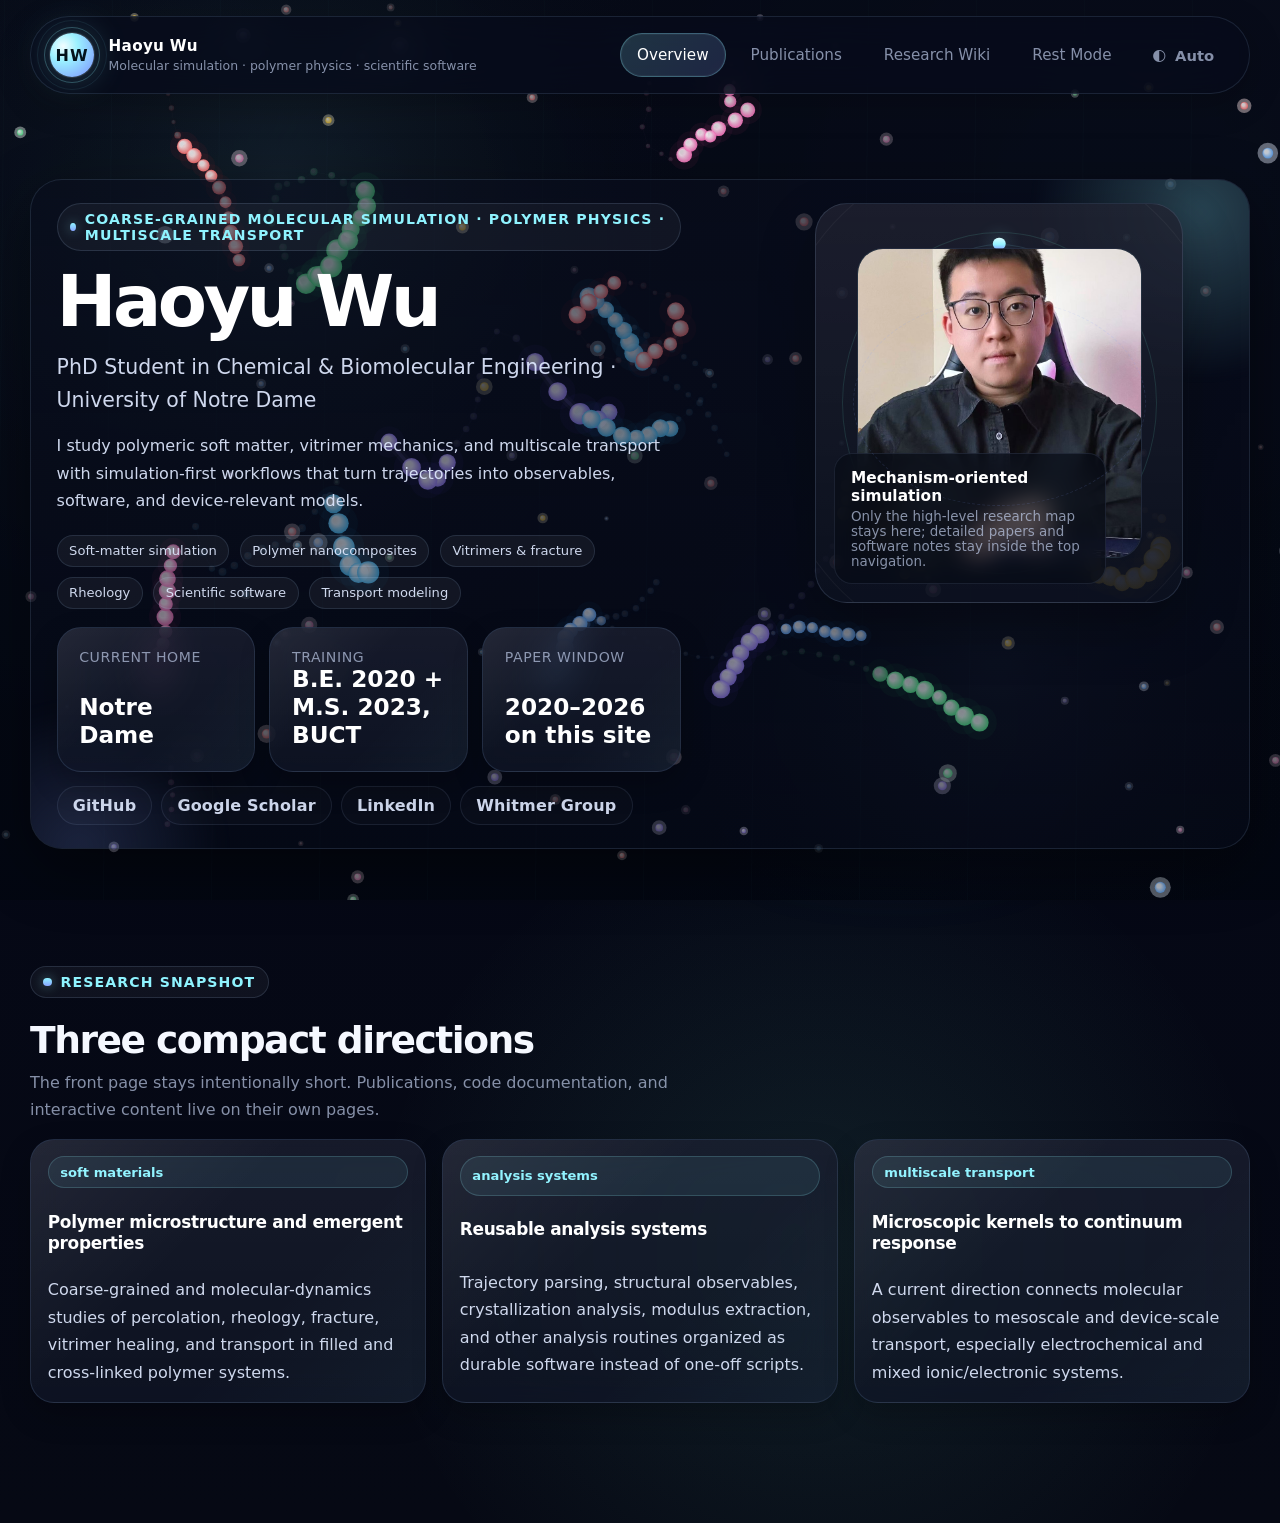
==== commit 647d8940: "Add files via upload" ====
--- a/index.html
+++ b/index.html
@@ -3,25 +3,25 @@
   <head>
     <meta charset="UTF-8" />
     <meta name="viewport" content="width=device-width, initial-scale=1.0" />
-    <title>Haoyu Wu | Soft Matter Simulation & Scientific Software</title>
+    <title>Haoyu Wu | Soft Matter Simulation &amp; Scientific Software</title>
     <meta
       name="description"
-      content="Personal research homepage for Haoyu Wu: soft-matter simulation, polymer nanocomposites, multiscale transport, publications, and scientific software."
+      content="Personal research homepage for Haoyu Wu: soft-matter simulation, polymer nanocomposites, multiscale transport, publications, software, and interactive chemistry/physics sketches."
     />
     <meta name="theme-color" content="#050816" />
     <meta property="og:type" content="website" />
-    <meta property="og:title" content="Haoyu Wu | Soft Matter Simulation & Scientific Software" />
+    <meta property="og:title" content="Haoyu Wu | Soft Matter Simulation &amp; Scientific Software" />
     <meta
       property="og:description"
-      content="Personal research homepage for Haoyu Wu: soft-matter simulation, polymer nanocomposites, multiscale transport, publications, and scientific software."
+      content="Personal research homepage for Haoyu Wu: soft-matter simulation, polymer nanocomposites, multiscale transport, publications, software, and interactive chemistry/physics sketches."
     />
     <meta property="og:image" content="https://haoyuwu97.github.io/assets/img/og-cover.png" />
     <meta property="og:url" content="https://haoyuwu97.github.io/" />
     <meta name="twitter:card" content="summary_large_image" />
-    <meta name="twitter:title" content="Haoyu Wu | Soft Matter Simulation & Scientific Software" />
+    <meta name="twitter:title" content="Haoyu Wu | Soft Matter Simulation &amp; Scientific Software" />
     <meta
       name="twitter:description"
-      content="Personal research homepage for Haoyu Wu: soft-matter simulation, polymer nanocomposites, multiscale transport, publications, and scientific software."
+      content="Personal research homepage for Haoyu Wu: soft-matter simulation, polymer nanocomposites, multiscale transport, publications, software, and interactive chemistry/physics sketches."
     />
     <meta name="twitter:image" content="https://haoyuwu97.github.io/assets/img/og-cover.png" />
     <link rel="icon" href="favicon.svg" type="image/svg+xml" />
@@ -67,20 +67,21 @@
       </div>
 
       <main class="site-main">
-        <section class="hero">
+        <section class="hero compact-hero">
           <div class="container hero-shell compact-home-shell">
-            <div class="hero-grid">
-              <div class="hero-copy">
+            <div class="hero-grid compact-hero-grid">
+              <div class="hero-copy compact-hero-copy">
                 <span id="hero-kicker" class="kicker">Research profile</span>
                 <h1 id="hero-name" class="hero-title">Haoyu Wu</h1>
                 <p id="hero-title" class="hero-subtitle">PhD Student in Chemical &amp; Biomolecular Engineering · University of Notre Dame</p>
-                <p id="hero-summary" class="hero-subtitle"></p>
+                <p id="hero-summary" class="hero-summary"></p>
                 <div id="focus-tags" class="focus-tags" aria-label="Research focus areas"></div>
-                <div id="hero-facts" class="metric-strip" aria-label="Profile facts"></div>
+                <div id="hero-facts" class="metric-strip compact-metric-strip" aria-label="Profile facts"></div>
+                <div id="hero-links" class="button-row hero-link-row" aria-label="External profiles"></div>
               </div>
 
               <div class="hero-visual" aria-hidden="true">
-                <div class="portrait-shell">
+                <div class="portrait-shell compact-portrait-shell">
                   <span class="portrait-orbit"></span>
                   <span class="portrait-orbit--b"></span>
                   <span class="portrait-orbit--c"></span>
@@ -90,9 +91,9 @@
                   <div class="portrait-image-wrap">
                     <img id="hero-portrait" class="portrait-image" src="assets/img/profile-haoyu.jpg" alt="Portrait of Haoyu Wu" />
                   </div>
-                  <div class="portrait-caption">
+                  <div class="portrait-caption compact-portrait-caption">
                     <strong>Mechanism-oriented simulation</strong>
-                    <span>Detailed papers, package notes, and interactive sketches stay on the subpages above.</span>
+                    <span>Only the high-level research map stays here; detailed papers and software notes stay inside the top navigation.</span>
                   </div>
                 </div>
               </div>
@@ -100,18 +101,18 @@
           </div>
         </section>
 
-        <section id="pillars" class="section compact-home-section">
+        <section id="pillars" class="section compact-home-section compact-home-section-tight">
           <div class="container">
-            <div class="section-head" data-reveal>
+            <div class="section-head compact-section-head" data-reveal>
               <div>
                 <span class="kicker">Research snapshot</span>
-                <h2 class="section-title">A single high-level map on the front page</h2>
-                <p class="section-copy">
-                  The homepage stays intentionally short. Full paper lists, software documentation, and interactive extras remain behind the top navigation only.
+                <h2 class="section-title">Three compact directions</h2>
+                <p class="section-copy compact-copy">
+                  The front page stays intentionally short. Publications, code documentation, and interactive content live on their own pages.
                 </p>
               </div>
             </div>
-            <div id="pillar-grid" class="section-grid grid-3"></div>
+            <div id="pillar-grid" class="section-grid grid-3 compact-grid"></div>
           </div>
         </section>
       </main>
--- a/assets/css/main.css
+++ b/assets/css/main.css
@@ -2704,3 +2704,195 @@
 .leisure-hud-note {
   width: min(400px, calc(100% - 2rem));
 }
+
+/* --- v6 compact-home + leisure refinements --- */
+.hero-summary {
+  margin: 0.95rem 0 0;
+  max-width: 43rem;
+  color: var(--text-soft);
+  line-height: 1.72;
+}
+
+.compact-hero {
+  padding-top: clamp(2.1rem, 4.8vw, 3.9rem);
+}
+
+.compact-hero-grid {
+  align-items: center;
+}
+
+.compact-hero-copy {
+  max-width: 42rem;
+}
+
+.compact-metric-strip {
+  margin-top: 0.95rem;
+  grid-template-columns: repeat(3, minmax(0, 1fr));
+}
+
+.hero-link-row {
+  margin-top: 0.9rem;
+  flex-wrap: wrap;
+  gap: 0.55rem;
+}
+
+.hero-link-row .btn {
+  min-height: 2.45rem;
+  padding: 0.58rem 0.95rem;
+}
+
+.compact-home-section-tight {
+  padding-top: 0.9rem;
+  padding-bottom: 3rem;
+}
+
+.compact-section-head {
+  margin-bottom: 1rem;
+}
+
+.compact-copy {
+  max-width: 40rem;
+}
+
+.compact-grid {
+  gap: 1rem;
+}
+
+.compact-pillar {
+  padding: 1rem 1.05rem;
+}
+
+.compact-pillar .card-title {
+  margin: 0.55rem 0 0.42rem;
+  font-size: 1.06rem;
+}
+
+.compact-portrait-shell {
+  max-width: 23rem;
+}
+
+.compact-portrait-caption {
+  max-width: 17rem;
+}
+
+body.leisure-page {
+  overscroll-behavior: none;
+}
+
+.leisure-hud {
+  padding: 0.5rem 0.64rem;
+  max-width: min(320px, calc(100% - 1rem));
+}
+
+.leisure-hud-primary {
+  top: 0.75rem;
+  left: 0.75rem;
+  width: min(312px, calc(100% - 1.5rem));
+}
+
+.leisure-hud-metrics {
+  top: 0.75rem;
+  right: 0.75rem;
+  gap: 0.45rem;
+}
+
+.leisure-hud-controls {
+  top: 0.75rem;
+  right: 8.8rem;
+  gap: 0.4rem;
+}
+
+.leisure-hud-controls select {
+  min-width: 196px;
+  min-height: 2.2rem;
+  padding: 0.5rem 0.66rem;
+  font-size: 0.84rem;
+}
+
+.leisure-hud-note {
+  left: 0.75rem;
+  bottom: 0.75rem;
+  width: min(332px, calc(100% - 1.5rem));
+}
+
+.hud-chip {
+  min-width: 60px;
+}
+
+.hud-chip span {
+  font-size: 0.66rem;
+}
+
+.hud-chip strong {
+  font-size: 1rem;
+}
+
+.leisure-page .mode-title {
+  font-size: 1.08rem;
+}
+
+.leisure-page .inline-btn {
+  min-height: 2.2rem;
+  padding: 0.5rem 0.76rem;
+}
+
+.hud-copy {
+  font-size: 0.9rem;
+  line-height: 1.46;
+}
+
+.hud-note {
+  font-size: 0.78rem;
+  line-height: 1.38;
+}
+
+@media (max-width: 980px) {
+  .compact-metric-strip {
+    grid-template-columns: 1fr;
+  }
+
+  .leisure-hud-controls {
+    top: auto;
+    bottom: 0.75rem;
+    left: 0.75rem;
+    right: 0.75rem;
+  }
+
+  .leisure-hud-metrics {
+    right: 0.75rem;
+  }
+
+  .leisure-hud-note {
+    bottom: 4.3rem;
+  }
+}
+
+@media (max-width: 640px) {
+  .hero-link-row .btn {
+    flex: 1 1 calc(50% - 0.3rem);
+  }
+
+  .leisure-hud-primary,
+  .leisure-hud-note,
+  .leisure-hud-metrics,
+  .leisure-hud-controls {
+    left: 0.5rem;
+    right: 0.5rem;
+    max-width: calc(100% - 1rem);
+  }
+
+  .leisure-hud-metrics {
+    top: auto;
+    bottom: 8rem;
+    left: 0.5rem;
+    right: auto;
+  }
+
+  .leisure-hud-controls {
+    bottom: 0.5rem;
+  }
+
+  .leisure-hud-note {
+    bottom: 4.5rem;
+  }
+}
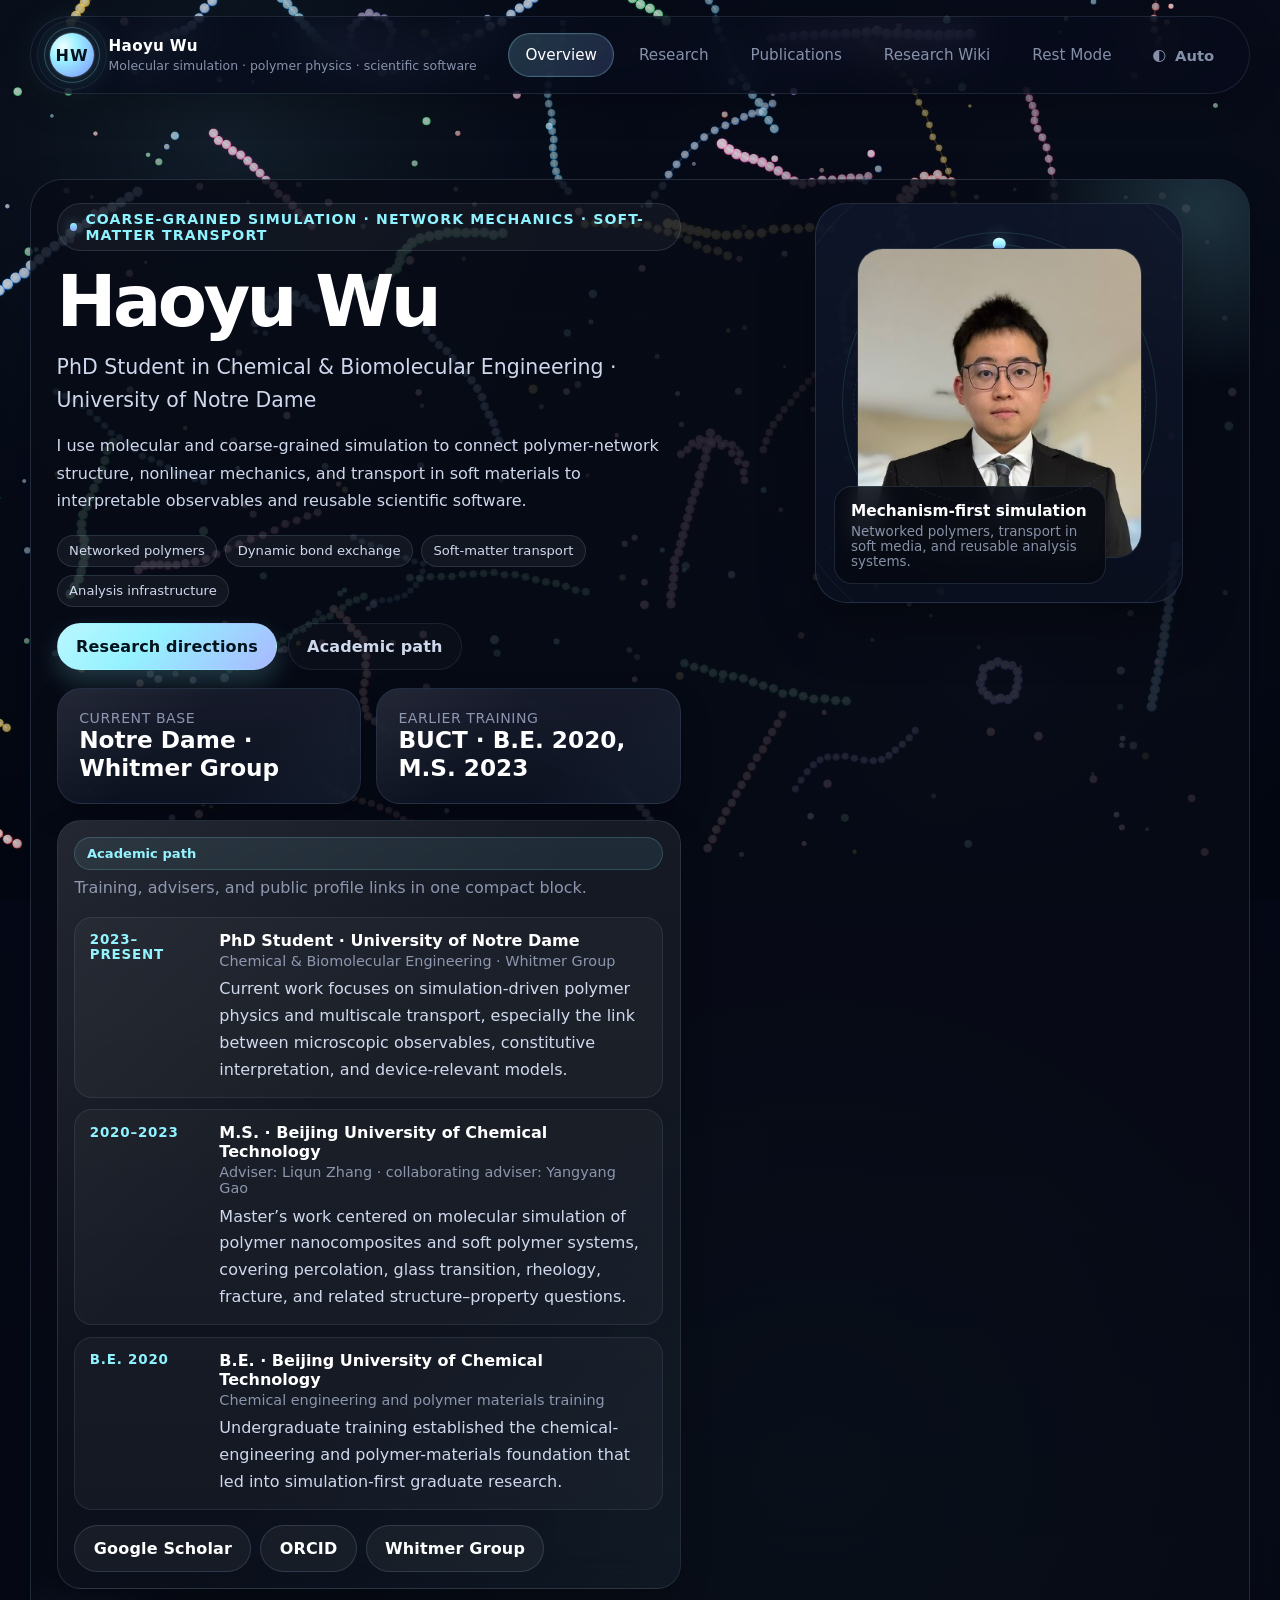
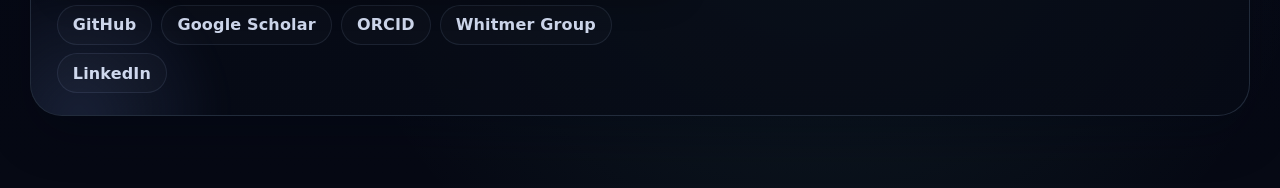
==== commit 02383afb: "Add files via upload" ====
--- a/index.html
+++ b/index.html
@@ -6,14 +6,14 @@
     <title>Haoyu Wu | Soft Matter Simulation &amp; Scientific Software</title>
     <meta
       name="description"
-      content="Personal research homepage for Haoyu Wu: soft-matter simulation, polymer nanocomposites, multiscale transport, publications, software, and interactive chemistry/physics sketches."
+      content="Personal research homepage for Haoyu Wu: polymer physics, soft-matter simulation, multiscale transport, publications, scientific software, and interactive teaching sketches."
     />
     <meta name="theme-color" content="#050816" />
     <meta property="og:type" content="website" />
     <meta property="og:title" content="Haoyu Wu | Soft Matter Simulation &amp; Scientific Software" />
     <meta
       property="og:description"
-      content="Personal research homepage for Haoyu Wu: soft-matter simulation, polymer nanocomposites, multiscale transport, publications, software, and interactive chemistry/physics sketches."
+      content="Personal research homepage for Haoyu Wu: polymer physics, soft-matter simulation, multiscale transport, publications, scientific software, and interactive teaching sketches."
     />
     <meta property="og:image" content="https://haoyuwu97.github.io/assets/img/og-cover.png" />
     <meta property="og:url" content="https://haoyuwu97.github.io/" />
@@ -21,7 +21,7 @@
     <meta name="twitter:title" content="Haoyu Wu | Soft Matter Simulation &amp; Scientific Software" />
     <meta
       name="twitter:description"
-      content="Personal research homepage for Haoyu Wu: soft-matter simulation, polymer nanocomposites, multiscale transport, publications, software, and interactive chemistry/physics sketches."
+      content="Personal research homepage for Haoyu Wu: polymer physics, soft-matter simulation, multiscale transport, publications, scientific software, and interactive teaching sketches."
     />
     <meta name="twitter:image" content="https://haoyuwu97.github.io/assets/img/og-cover.png" />
     <link rel="icon" href="favicon.svg" type="image/svg+xml" />
@@ -55,6 +55,7 @@
           </a>
           <nav class="nav-links" aria-label="Primary navigation">
             <a class="nav-link" data-nav="home" href="index.html">Overview</a>
+            <a class="nav-link" data-nav="research" href="research.html">Research</a>
             <a class="nav-link" data-nav="publications" href="publications.html">Publications</a>
             <a class="nav-link" data-nav="wiki" href="wiki.html">Research Wiki</a>
             <a class="nav-link" data-nav="leisure" href="leisure.html">Rest Mode</a>
@@ -68,20 +69,25 @@
 
       <main class="site-main">
         <section class="hero compact-hero">
-          <div class="container hero-shell compact-home-shell">
-            <div class="hero-grid compact-hero-grid">
+          <div class="container hero-shell compact-home-shell hero-shell-strong">
+            <div class="hero-grid compact-hero-grid home-hero-grid">
               <div class="hero-copy compact-hero-copy">
                 <span id="hero-kicker" class="kicker">Research profile</span>
                 <h1 id="hero-name" class="hero-title">Haoyu Wu</h1>
                 <p id="hero-title" class="hero-subtitle">PhD Student in Chemical &amp; Biomolecular Engineering · University of Notre Dame</p>
                 <p id="hero-summary" class="hero-summary"></p>
-                <div id="focus-tags" class="focus-tags" aria-label="Research focus areas"></div>
-                <div id="hero-facts" class="metric-strip compact-metric-strip" aria-label="Profile facts"></div>
-                <div id="hero-links" class="button-row hero-link-row" aria-label="External profiles"></div>
+                <div id="focus-tags" class="focus-tags compact-focus-tags" aria-label="Research focus areas"></div>
+                <div class="hero-action-row" aria-label="Primary homepage actions">
+                  <a class="btn primary" href="research.html">Research directions</a>
+                  <button id="experience-toggle" class="btn ghost" type="button" aria-expanded="false" aria-controls="experience-panel">Academic path</button>
+                </div>
+                <div id="hero-facts" class="metric-strip compact-metric-strip compact-metric-strip-fit" aria-label="Profile facts"></div>
+                <div id="experience-panel" class="glass-card experience-panel" hidden></div>
+                <div id="hero-links" class="button-row hero-link-row compact-profile-links" aria-label="External profiles"></div>
               </div>
 
               <div class="hero-visual" aria-hidden="true">
-                <div class="portrait-shell compact-portrait-shell">
+                <div class="portrait-shell compact-portrait-shell portrait-shell-strong">
                   <span class="portrait-orbit"></span>
                   <span class="portrait-orbit--b"></span>
                   <span class="portrait-orbit--c"></span>
@@ -91,28 +97,13 @@
                   <div class="portrait-image-wrap">
                     <img id="hero-portrait" class="portrait-image" src="assets/img/profile-haoyu.jpg" alt="Portrait of Haoyu Wu" />
                   </div>
-                  <div class="portrait-caption compact-portrait-caption">
-                    <strong>Mechanism-oriented simulation</strong>
-                    <span>Only the high-level research map stays here; detailed papers and software notes stay inside the top navigation.</span>
+                  <div class="portrait-caption compact-portrait-caption portrait-caption-strong">
+                    <strong>Mechanism-first simulation</strong>
+                    <span>Networked polymers, transport in soft media, and reusable analysis systems.</span>
                   </div>
                 </div>
               </div>
             </div>
-          </div>
-        </section>
-
-        <section id="pillars" class="section compact-home-section compact-home-section-tight">
-          <div class="container">
-            <div class="section-head compact-section-head" data-reveal>
-              <div>
-                <span class="kicker">Research snapshot</span>
-                <h2 class="section-title">Three compact directions</h2>
-                <p class="section-copy compact-copy">
-                  The front page stays intentionally short. Publications, code documentation, and interactive content live on their own pages.
-                </p>
-              </div>
-            </div>
-            <div id="pillar-grid" class="section-grid grid-3 compact-grid"></div>
           </div>
         </section>
       </main>
--- a/assets/css/main.css
+++ b/assets/css/main.css
@@ -2896,3 +2896,447 @@
     bottom: 4.5rem;
   }
 }
+
+/* --- v7 publication / wiki / leisure refinements --- */
+.publication-figure-shell {
+  display: block;
+  position: relative;
+  isolation: isolate;
+}
+
+.publication-figure {
+  position: absolute;
+  inset: 0;
+  display: block;
+  width: 100%;
+  height: 100%;
+  object-fit: cover;
+}
+
+.publication-figure-placeholder,
+.publication-figure-note {
+  z-index: 2;
+}
+
+.publication-figure-shell.has-image .publication-figure-note {
+  background: rgba(6, 11, 21, 0.58);
+}
+
+body.subpage .repo-grid {
+  grid-template-columns: repeat(3, minmax(0, 1fr));
+}
+
+.leisure-hud {
+  max-width: min(286px, calc(100% - 1rem));
+  padding: 0.44rem 0.58rem;
+}
+
+.leisure-hud-primary {
+  width: min(282px, calc(100% - 1.5rem));
+}
+
+.leisure-hud-note {
+  width: min(298px, calc(100% - 1.5rem));
+}
+
+.leisure-hud-controls {
+  right: 7.7rem;
+}
+
+.leisure-hud-controls select {
+  min-width: 184px;
+  min-height: 2.05rem;
+  padding: 0.42rem 0.6rem;
+}
+
+@media (max-width: 1180px) {
+  body.subpage .repo-grid {
+    grid-template-columns: repeat(2, minmax(0, 1fr));
+  }
+}
+
+@media (max-width: 980px) {
+  body.subpage .repo-grid {
+    grid-template-columns: 1fr;
+  }
+}
+
+/* --- v14 minimal refinements: stronger hero readability, research page, larger figures, better package logos, cleaner leisure HUD --- */
+.hero-shell-strong,
+.page-hero-shell.hero-shell-strong {
+  background: linear-gradient(180deg, rgba(7, 11, 22, 0.86), rgba(7, 11, 22, 0.74));
+  border-color: rgba(173, 208, 255, 0.16);
+  box-shadow: 0 20px 46px rgba(2, 6, 18, 0.32);
+}
+
+.hero-shell-strong::before {
+  background: radial-gradient(circle, rgba(143, 243, 255, 0.18), transparent 70%);
+}
+
+.hero-shell-strong::after {
+  background: radial-gradient(circle, rgba(136, 164, 255, 0.14), transparent 72%);
+}
+
+.home-hero-grid {
+  align-items: start;
+}
+
+.compact-focus-tags {
+  gap: 0.5rem;
+}
+
+.compact-focus-tags .tag {
+  background: rgba(255, 255, 255, 0.05);
+  border-color: rgba(173, 208, 255, 0.14);
+}
+
+.hero-action-row {
+  display: flex;
+  flex-wrap: wrap;
+  gap: 0.65rem;
+  margin-top: 1rem;
+}
+
+.compact-metric-strip-fit {
+  grid-template-columns: repeat(auto-fit, minmax(210px, 1fr));
+}
+
+.experience-panel {
+  display: grid;
+  gap: 0.95rem;
+  margin-top: 1rem;
+  padding: 1rem 1.05rem;
+  background:
+    linear-gradient(180deg, rgba(255, 255, 255, 0.065), rgba(255, 255, 255, 0.02)),
+    rgba(7, 11, 22, 0.84);
+  border-color: rgba(173, 208, 255, 0.14);
+}
+
+.experience-panel-head {
+  display: grid;
+  gap: 0.35rem;
+}
+
+.experience-panel-copy {
+  margin: 0;
+  color: var(--text-muted);
+  line-height: 1.65;
+}
+
+.experience-list {
+  display: grid;
+  gap: 0.72rem;
+}
+
+.experience-item {
+  display: grid;
+  grid-template-columns: 7.2rem minmax(0, 1fr);
+  gap: 0.9rem;
+  padding: 0.82rem 0.9rem;
+  border-radius: 18px;
+  background: rgba(255, 255, 255, 0.035);
+  border: 1px solid rgba(173, 208, 255, 0.1);
+}
+
+.experience-period {
+  align-self: start;
+  padding-top: 0.1rem;
+  color: var(--accent);
+  font-size: 0.84rem;
+  font-weight: 700;
+  letter-spacing: 0.06em;
+  text-transform: uppercase;
+}
+
+.experience-body {
+  display: grid;
+  gap: 0.18rem;
+}
+
+.experience-body strong {
+  color: var(--text-strong);
+  font-size: 1rem;
+}
+
+.experience-body span {
+  color: var(--text-muted);
+  font-size: 0.9rem;
+}
+
+.experience-body p {
+  margin: 0.28rem 0 0;
+  color: var(--text-soft);
+  line-height: 1.68;
+}
+
+.experience-link-row {
+  display: flex;
+  flex-wrap: wrap;
+  gap: 0.55rem;
+}
+
+.compact-profile-links {
+  margin-top: 1rem;
+}
+
+.portrait-shell-strong {
+  background: linear-gradient(180deg, rgba(15, 22, 42, 0.9), rgba(11, 17, 33, 0.82));
+  border-color: rgba(173, 208, 255, 0.14);
+}
+
+.portrait-caption-strong {
+  background: rgba(5, 9, 18, 0.82);
+  border-color: rgba(173, 208, 255, 0.14);
+}
+
+.research-directions-stack {
+  display: grid;
+  gap: 1rem;
+}
+
+.research-direction-card {
+  padding: clamp(1.2rem, 2vw, 1.45rem);
+}
+
+.research-direction-shell {
+  grid-template-columns: minmax(0, 1.16fr) minmax(320px, 0.92fr);
+  align-items: start;
+  gap: 1.35rem;
+}
+
+.research-direction-shell.reverse .research-direction-copy {
+  order: 2;
+}
+
+.research-direction-shell.reverse .research-figure-panel {
+  order: 1;
+}
+
+.research-direction-title {
+  margin-bottom: 0.5rem;
+}
+
+.research-direction-lead {
+  margin: 0 0 0.95rem;
+  font-size: 1.08rem;
+  line-height: 1.72;
+  color: var(--text);
+}
+
+.research-prose {
+  display: grid;
+  gap: 0.85rem;
+  color: var(--text-soft);
+  line-height: 1.78;
+}
+
+.research-prose p {
+  margin: 0;
+}
+
+.research-chip-wrap {
+  margin: 0.95rem 0 1rem;
+}
+
+.research-question-card {
+  padding: 0.95rem 1rem;
+  border-radius: 22px;
+  background: rgba(255, 255, 255, 0.035);
+  border: 1px solid rgba(173, 208, 255, 0.1);
+}
+
+.research-question-list {
+  margin-top: 0.65rem;
+}
+
+.research-figure-panel {
+  display: grid;
+  gap: 0.7rem;
+}
+
+.research-figure-media {
+  min-height: clamp(20rem, 36vw, 27rem);
+  border-radius: 24px;
+  overflow: hidden;
+  background:
+    radial-gradient(circle at 18% 18%, rgba(143, 243, 255, 0.14), transparent 36%),
+    radial-gradient(circle at 82% 72%, rgba(136, 164, 255, 0.12), transparent 32%),
+    rgba(7, 11, 22, 0.88);
+  border: 1px solid rgba(173, 208, 255, 0.14);
+  display: grid;
+  place-items: center;
+}
+
+.research-figure-image {
+  width: 100%;
+  height: 100%;
+  object-fit: contain;
+}
+
+.research-figure-caption {
+  color: var(--text-muted);
+  font-size: 0.84rem;
+  line-height: 1.6;
+}
+
+.publication-figure-shell {
+  border-radius: 24px;
+  aspect-ratio: 5 / 4;
+  min-height: clamp(15.5rem, 20vw, 18.5rem);
+}
+
+.publication-figure {
+  object-fit: cover;
+  object-position: center;
+}
+
+.publication-figure-note {
+  left: 0.7rem;
+  right: 0.7rem;
+  bottom: 0.7rem;
+  background: rgba(5, 9, 18, 0.8);
+}
+
+.repo-logo,
+.entry-logo,
+.software-node-logo {
+  background: rgba(255, 255, 255, 0.96);
+  border-color: rgba(173, 208, 255, 0.12);
+}
+
+.repo-logo,
+.entry-logo {
+  width: 4rem;
+  height: 4rem;
+  border-radius: 22px;
+  padding: 0.24rem;
+}
+
+.entry-logo {
+  width: 4.85rem;
+  height: 4.85rem;
+  padding: 0.34rem;
+}
+
+.software-node-logo {
+  width: 3rem;
+  height: 3rem;
+  border-radius: 16px;
+  padding: 0.18rem;
+}
+
+.leisure-hud-primary {
+  width: min(334px, calc(100% - 1.2rem));
+  padding: 0.62rem 0.72rem;
+  background: rgba(7, 11, 22, 0.84);
+}
+
+.leisure-control-cluster {
+  right: 1rem;
+  left: auto;
+  top: calc(var(--header-h) + 0.95rem);
+  width: min(390px, calc(100% - 1.2rem));
+  display: grid;
+  gap: 0.55rem;
+  padding: 0.56rem 0.6rem;
+  background: rgba(7, 11, 22, 0.84);
+}
+
+.leisure-select-row {
+  display: grid;
+  grid-template-columns: minmax(0, 1fr) auto;
+  gap: 0.5rem;
+  align-items: center;
+}
+
+.leisure-metric-row {
+  display: grid;
+  grid-template-columns: repeat(2, minmax(0, 1fr));
+  gap: 0.5rem;
+}
+
+.leisure-bottom-note {
+  left: 1rem;
+  bottom: 1rem;
+  width: min(320px, calc(100% - 1.2rem));
+  padding: 0.68rem 0.78rem;
+  background: rgba(7, 11, 22, 0.84);
+}
+
+.leisure-bottom-note .hud-copy,
+.leisure-bottom-note .hud-note {
+  margin: 0;
+}
+
+.leisure-bottom-note .hud-note {
+  margin-top: 0.45rem;
+}
+
+:root[data-theme="light"] .hero-shell-strong,
+:root[data-theme="light"] .page-hero-shell.hero-shell-strong {
+  background: linear-gradient(180deg, rgba(255, 255, 255, 0.9), rgba(248, 251, 255, 0.84));
+}
+
+:root[data-theme="light"] .experience-panel,
+:root[data-theme="light"] .leisure-hud-primary,
+:root[data-theme="light"] .leisure-control-cluster,
+:root[data-theme="light"] .leisure-bottom-note {
+  background: rgba(255, 255, 255, 0.93);
+}
+
+:root[data-theme="light"] .research-figure-media {
+  background:
+    radial-gradient(circle at 18% 18%, rgba(31, 114, 255, 0.08), transparent 36%),
+    radial-gradient(circle at 82% 72%, rgba(15, 185, 154, 0.07), transparent 32%),
+    rgba(255, 255, 255, 0.96);
+  border-color: rgba(58, 92, 160, 0.14);
+}
+
+:root[data-theme="light"] .publication-figure-note,
+:root[data-theme="light"] .portrait-caption-strong {
+  background: rgba(255, 255, 255, 0.92);
+}
+
+@media (max-width: 1100px) {
+  .research-direction-shell {
+    grid-template-columns: 1fr;
+  }
+
+  .research-direction-shell.reverse .research-direction-copy,
+  .research-direction-shell.reverse .research-figure-panel {
+    order: initial;
+  }
+}
+
+@media (max-width: 820px) {
+  .experience-item {
+    grid-template-columns: 1fr;
+    gap: 0.45rem;
+  }
+
+  .leisure-control-cluster {
+    width: min(350px, calc(100% - 1rem));
+  }
+}
+
+@media (max-width: 640px) {
+  .leisure-control-cluster {
+    right: 0.5rem;
+    top: calc(var(--header-h) + 0.6rem);
+    width: min(330px, calc(100% - 1rem));
+  }
+
+  .leisure-select-row {
+    grid-template-columns: 1fr;
+  }
+
+  .leisure-bottom-note {
+    left: 0.5rem;
+    bottom: 0.5rem;
+    width: min(288px, calc(100% - 1rem));
+  }
+
+  .publication-figure-shell {
+    min-height: 14.2rem;
+  }
+}
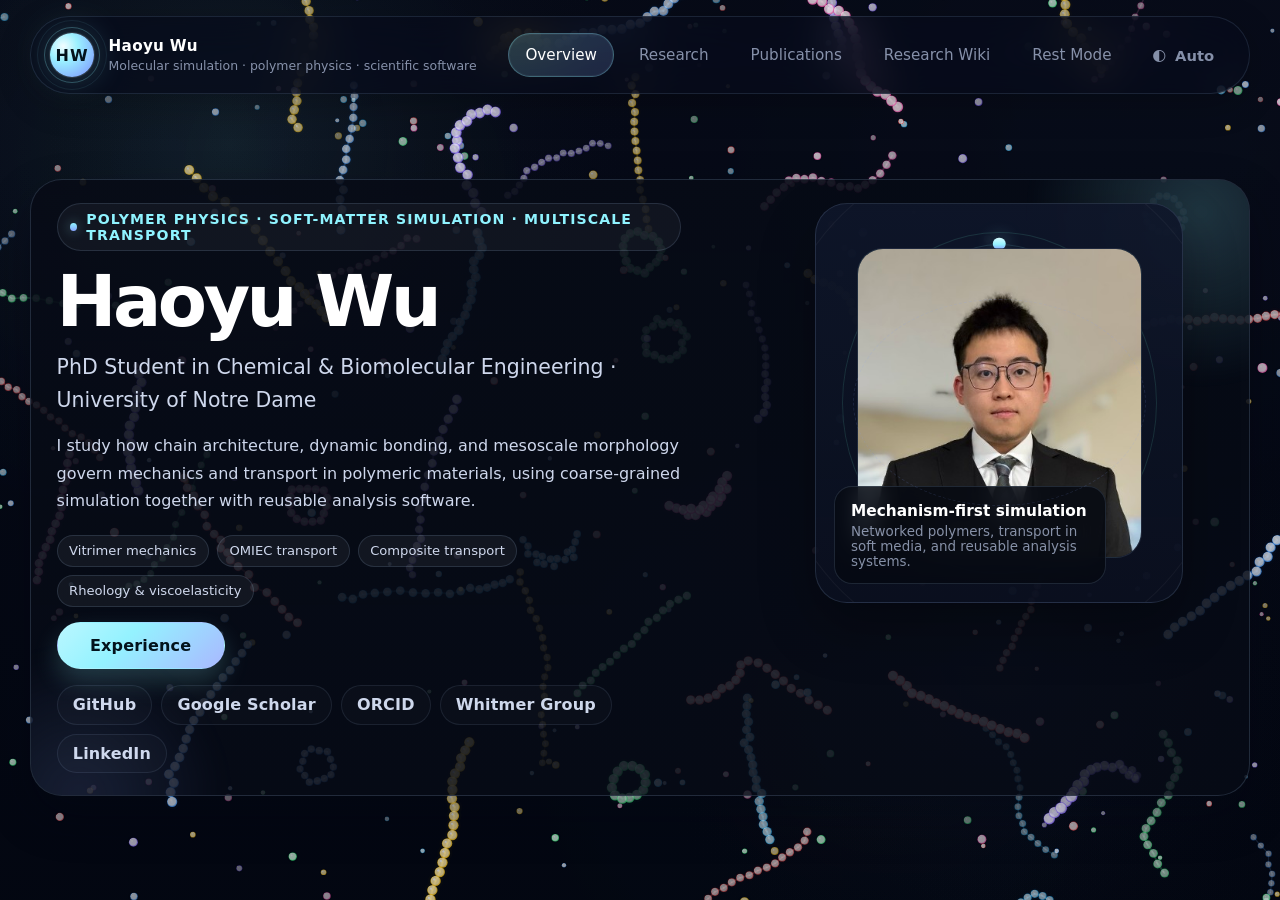
==== commit 8d3aae24: "Add files via upload" ====
--- a/index.html
+++ b/index.html
@@ -78,10 +78,8 @@
                 <p id="hero-summary" class="hero-summary"></p>
                 <div id="focus-tags" class="focus-tags compact-focus-tags" aria-label="Research focus areas"></div>
                 <div class="hero-action-row" aria-label="Primary homepage actions">
-                  <a class="btn primary" href="research.html">Research directions</a>
-                  <button id="experience-toggle" class="btn ghost" type="button" aria-expanded="false" aria-controls="experience-panel">Academic path</button>
+                  <button id="experience-toggle" class="btn primary experience-toggle-btn" type="button" aria-expanded="false" aria-controls="experience-panel">Experience</button>
                 </div>
-                <div id="hero-facts" class="metric-strip compact-metric-strip compact-metric-strip-fit" aria-label="Profile facts"></div>
                 <div id="experience-panel" class="glass-card experience-panel" hidden></div>
                 <div id="hero-links" class="button-row hero-link-row compact-profile-links" aria-label="External profiles"></div>
               </div>
--- a/assets/css/main.css
+++ b/assets/css/main.css
@@ -3340,3 +3340,270 @@
     min-height: 14.2rem;
   }
 }
+
+
+/* --- v15 minimal refinements: cleaner home toggle, restructured research page, cleaner leisure HUD, refreshed package logos --- */
+.hero-shell-strong,
+.page-hero-shell.hero-shell-strong {
+  background: linear-gradient(180deg, rgba(7, 11, 22, 0.9), rgba(7, 11, 22, 0.82));
+}
+
+.experience-toggle-btn {
+  min-width: 10.5rem;
+}
+
+#experience-panel[hidden] {
+  display: none !important;
+}
+
+.hero-action-row {
+  margin-top: 0.95rem;
+}
+
+.experience-panel {
+  margin-top: 0.9rem;
+  background:
+    linear-gradient(180deg, rgba(255, 255, 255, 0.07), rgba(255, 255, 255, 0.02)),
+    rgba(7, 11, 22, 0.88);
+}
+
+.experience-panel-copy {
+  line-height: 1.58;
+}
+
+.experience-item {
+  grid-template-columns: 6.6rem minmax(0, 1fr);
+}
+
+.research-page-head {
+  max-width: 72rem;
+}
+
+.research-section-stack {
+  display: grid;
+  gap: 1.05rem;
+}
+
+.research-block {
+  padding: clamp(1.15rem, 2.2vw, 1.5rem);
+  background: linear-gradient(180deg, rgba(7, 11, 22, 0.88), rgba(7, 11, 22, 0.78));
+}
+
+.research-block-head {
+  display: grid;
+  gap: 0.42rem;
+  margin-bottom: 1rem;
+}
+
+.research-block-title {
+  margin: 0;
+}
+
+.research-block-copy {
+  margin: 0;
+  max-width: 70ch;
+}
+
+.research-project-stack {
+  display: grid;
+  gap: 1rem;
+}
+
+.research-current-card,
+.research-archive-card {
+  border-radius: 24px;
+  border: 1px solid rgba(173, 208, 255, 0.12);
+  background: rgba(255, 255, 255, 0.03);
+}
+
+.research-current-card {
+  padding: 1rem;
+}
+
+.research-current-shell {
+  display: grid;
+  grid-template-columns: minmax(0, 1.04fr) minmax(320px, 0.96fr);
+  gap: 1.15rem;
+  align-items: start;
+}
+
+.research-current-shell.reverse .research-project-copy {
+  order: 2;
+}
+
+.research-current-shell.reverse .research-project-figure {
+  order: 1;
+}
+
+.research-project-copy {
+  display: grid;
+  gap: 0.72rem;
+}
+
+.research-project-title {
+  margin: 0;
+}
+
+.research-project-lead {
+  margin: 0;
+}
+
+.research-project-figure {
+  display: grid;
+  gap: 0.6rem;
+}
+
+.research-project-media {
+  min-height: clamp(18rem, 30vw, 24rem);
+  background:
+    radial-gradient(circle at 18% 18%, rgba(143, 243, 255, 0.12), transparent 34%),
+    radial-gradient(circle at 82% 72%, rgba(136, 164, 255, 0.12), transparent 32%),
+    rgba(7, 11, 22, 0.9);
+}
+
+.research-archive-grid {
+  display: grid;
+  grid-template-columns: repeat(3, minmax(0, 1fr));
+  gap: 1rem;
+}
+
+.research-archive-card {
+  padding: 0.9rem;
+  display: grid;
+  gap: 0.85rem;
+}
+
+.research-archive-card .research-project-media {
+  min-height: clamp(12.5rem, 17vw, 15.2rem);
+}
+
+.archive-title {
+  font-size: clamp(1.08rem, 1.7vw, 1.28rem);
+}
+
+.archive-lead {
+  font-size: 0.98rem;
+  line-height: 1.68;
+}
+
+.archive-prose {
+  gap: 0.7rem;
+}
+
+.repo-logo,
+.entry-logo,
+.software-node-logo {
+  background: rgba(255, 255, 255, 0.98);
+}
+
+.repo-logo,
+.entry-logo {
+  width: 4.35rem;
+  height: 4.35rem;
+  padding: 0.18rem;
+}
+
+.entry-logo {
+  width: 5.2rem;
+  height: 5.2rem;
+  padding: 0.22rem;
+}
+
+.software-node-logo {
+  width: 3.2rem;
+  height: 3.2rem;
+  padding: 0.12rem;
+}
+
+.leisure-hud-primary {
+  top: 1rem;
+  left: 1rem;
+  width: min(300px, calc(100% - 1.1rem));
+  padding: 0.62rem 0.74rem;
+}
+
+.leisure-control-cluster {
+  top: 1rem;
+  right: 1rem;
+  left: auto;
+  width: min(362px, calc(100% - 1.1rem));
+  display: grid;
+  gap: 0.52rem;
+  padding: 0.62rem 0.68rem;
+}
+
+.leisure-mode-picker {
+  display: grid;
+  gap: 0.35rem;
+}
+
+.leisure-control-bottom {
+  display: grid;
+  grid-template-columns: minmax(0, 1fr) auto;
+  gap: 0.55rem;
+  align-items: stretch;
+}
+
+.leisure-metric-row {
+  display: grid;
+  grid-template-columns: repeat(2, minmax(0, 1fr));
+  gap: 0.45rem;
+}
+
+.leisure-control-cluster .inline-btn {
+  min-height: 2.45rem;
+  padding-inline: 1rem;
+}
+
+.leisure-hud-controls select {
+  min-width: 0;
+  width: 100%;
+}
+
+.leisure-bottom-note {
+  left: 1rem;
+  bottom: 1rem;
+  width: min(300px, calc(100% - 1.1rem));
+  padding: 0.66rem 0.76rem;
+}
+
+@media (max-width: 1180px) {
+  .research-current-shell,
+  .research-archive-grid {
+    grid-template-columns: 1fr;
+  }
+
+  .research-current-shell.reverse .research-project-copy,
+  .research-current-shell.reverse .research-project-figure {
+    order: initial;
+  }
+}
+
+@media (max-width: 820px) {
+  .experience-item {
+    grid-template-columns: 1fr;
+    gap: 0.45rem;
+  }
+
+  .leisure-control-cluster {
+    width: min(336px, calc(100% - 1rem));
+  }
+}
+
+@media (max-width: 640px) {
+  .leisure-hud-primary,
+  .leisure-control-cluster,
+  .leisure-bottom-note {
+    left: 0.5rem;
+    right: 0.5rem;
+    width: auto;
+  }
+
+  .leisure-control-cluster {
+    top: 0.5rem;
+  }
+
+  .leisure-control-bottom {
+    grid-template-columns: 1fr;
+  }
+}
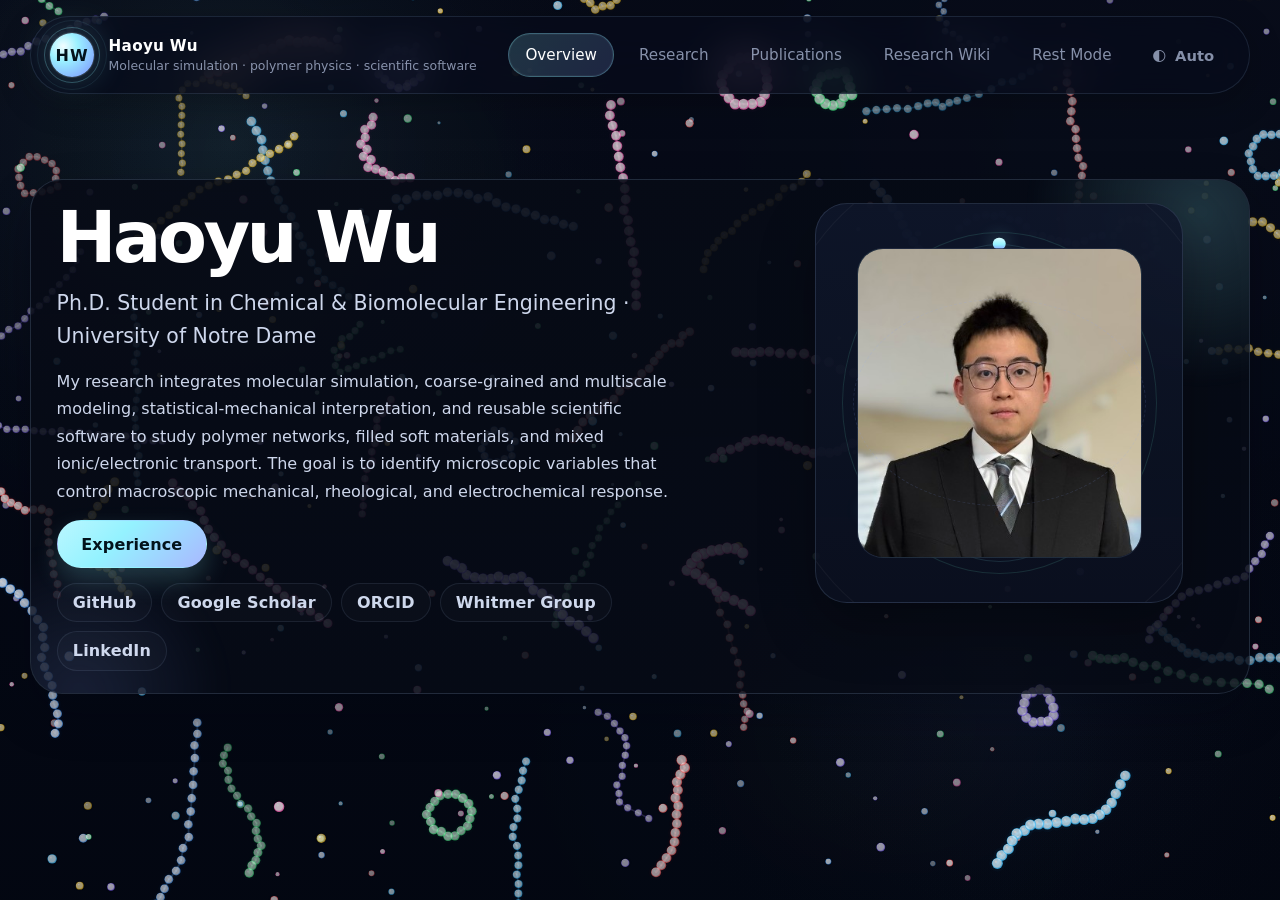
==== commit dc3897f5: "Add files via upload" ====
--- a/index.html
+++ b/index.html
@@ -6,14 +6,14 @@
     <title>Haoyu Wu | Soft Matter Simulation &amp; Scientific Software</title>
     <meta
       name="description"
-      content="Personal research homepage for Haoyu Wu: polymer physics, soft-matter simulation, multiscale transport, publications, scientific software, and interactive teaching sketches."
+      content="Personal research homepage for Haoyu Wu: polymer mechanics, OMIEC transport, multiscale simulation, publications, and scientific software."
     />
     <meta name="theme-color" content="#050816" />
     <meta property="og:type" content="website" />
     <meta property="og:title" content="Haoyu Wu | Soft Matter Simulation &amp; Scientific Software" />
     <meta
       property="og:description"
-      content="Personal research homepage for Haoyu Wu: polymer physics, soft-matter simulation, multiscale transport, publications, scientific software, and interactive teaching sketches."
+      content="Personal research homepage for Haoyu Wu: polymer mechanics, OMIEC transport, multiscale simulation, publications, and scientific software."
     />
     <meta property="og:image" content="https://haoyuwu97.github.io/assets/img/og-cover.png" />
     <meta property="og:url" content="https://haoyuwu97.github.io/" />
@@ -21,7 +21,7 @@
     <meta name="twitter:title" content="Haoyu Wu | Soft Matter Simulation &amp; Scientific Software" />
     <meta
       name="twitter:description"
-      content="Personal research homepage for Haoyu Wu: polymer physics, soft-matter simulation, multiscale transport, publications, scientific software, and interactive teaching sketches."
+      content="Personal research homepage for Haoyu Wu: polymer mechanics, OMIEC transport, multiscale simulation, publications, and scientific software."
     />
     <meta name="twitter:image" content="https://haoyuwu97.github.io/assets/img/og-cover.png" />
     <link rel="icon" href="favicon.svg" type="image/svg+xml" />
@@ -72,15 +72,13 @@
           <div class="container hero-shell compact-home-shell hero-shell-strong">
             <div class="hero-grid compact-hero-grid home-hero-grid">
               <div class="hero-copy compact-hero-copy">
-                <span id="hero-kicker" class="kicker">Research profile</span>
                 <h1 id="hero-name" class="hero-title">Haoyu Wu</h1>
-                <p id="hero-title" class="hero-subtitle">PhD Student in Chemical &amp; Biomolecular Engineering · University of Notre Dame</p>
+                <p id="hero-title" class="hero-subtitle">Ph.D. Student in Chemical &amp; Biomolecular Engineering · University of Notre Dame</p>
                 <p id="hero-summary" class="hero-summary"></p>
-                <div id="focus-tags" class="focus-tags compact-focus-tags" aria-label="Research focus areas"></div>
-                <div class="hero-action-row" aria-label="Primary homepage actions">
+                <div class="hero-action-row" aria-label="Homepage actions">
                   <button id="experience-toggle" class="btn primary experience-toggle-btn" type="button" aria-expanded="false" aria-controls="experience-panel">Experience</button>
                 </div>
-                <div id="experience-panel" class="glass-card experience-panel" hidden></div>
+                <div id="experience-panel" class="glass-card experience-panel" hidden aria-hidden="true"></div>
                 <div id="hero-links" class="button-row hero-link-row compact-profile-links" aria-label="External profiles"></div>
               </div>
 
@@ -95,10 +93,6 @@
                   <div class="portrait-image-wrap">
                     <img id="hero-portrait" class="portrait-image" src="assets/img/profile-haoyu.jpg" alt="Portrait of Haoyu Wu" />
                   </div>
-                  <div class="portrait-caption compact-portrait-caption portrait-caption-strong">
-                    <strong>Mechanism-first simulation</strong>
-                    <span>Networked polymers, transport in soft media, and reusable analysis systems.</span>
-                  </div>
                 </div>
               </div>
             </div>
--- a/assets/css/main.css
+++ b/assets/css/main.css
@@ -3607,3 +3607,91 @@
     grid-template-columns: 1fr;
   }
 }
+
+/* --- v16 minimal refinements: corrected academic path, cleaner home hero, more professional research prose --- */
+.hero-copy.compact-hero-copy {
+  gap: 0.85rem;
+}
+
+.home-hero-grid {
+  align-items: center;
+}
+
+.hero-summary {
+  max-width: 46rem;
+}
+
+.hero-link-row {
+  margin-top: 0.95rem;
+}
+
+.hero-link-row .btn {
+  margin-bottom: 0;
+}
+
+.experience-toggle-btn {
+  min-width: 9.4rem;
+}
+
+#experience-panel[hidden],
+.experience-panel[hidden] {
+  display: none !important;
+  visibility: hidden !important;
+}
+
+.experience-panel {
+  display: grid;
+  gap: 0.9rem;
+}
+
+.experience-panel-head {
+  margin-bottom: 0.1rem;
+}
+
+.experience-panel-copy {
+  max-width: 42rem;
+}
+
+.experience-item {
+  grid-template-columns: 8.2rem minmax(0, 1fr);
+  align-items: start;
+}
+
+.experience-body strong {
+  line-height: 1.38;
+}
+
+.research-page-head {
+  max-width: 74rem;
+}
+
+.research-block-copy {
+  max-width: 76ch;
+}
+
+.research-project-copy {
+  gap: 0.8rem;
+}
+
+.research-project-lead,
+.archive-lead {
+  color: var(--text);
+  font-weight: 500;
+}
+
+.research-prose,
+.archive-prose {
+  gap: 0.8rem;
+}
+
+.research-prose p,
+.archive-prose p {
+  max-width: 74ch;
+}
+
+@media (max-width: 820px) {
+  .experience-item {
+    grid-template-columns: 1fr;
+    gap: 0.48rem;
+  }
+}
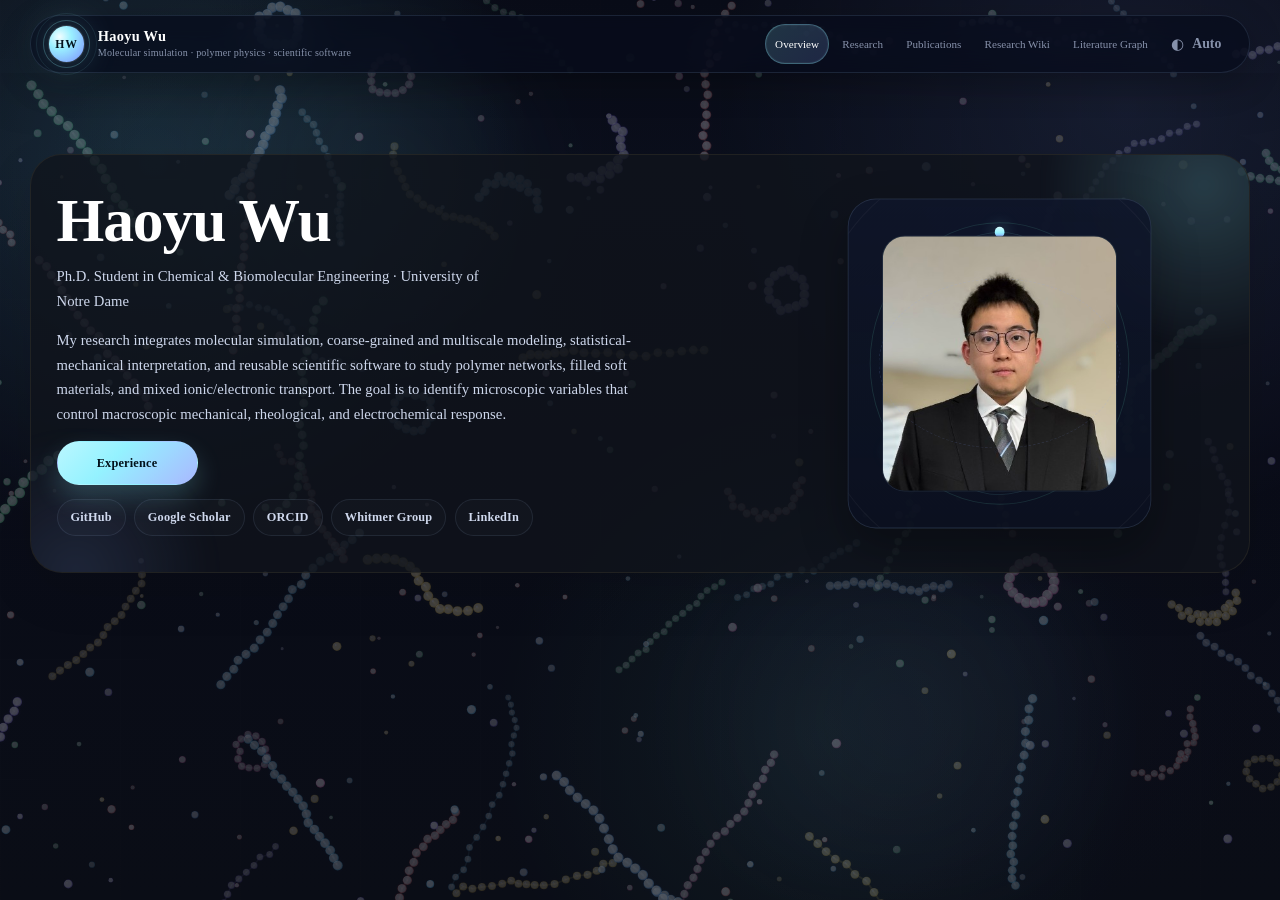
==== commit 998bcba2: "Add files via upload" ====
--- a/index.html
+++ b/index.html
@@ -1,107 +1,94 @@
 <!DOCTYPE html>
 <html lang="en">
-  <head>
-    <meta charset="UTF-8" />
-    <meta name="viewport" content="width=device-width, initial-scale=1.0" />
-    <title>Haoyu Wu | Soft Matter Simulation &amp; Scientific Software</title>
-    <meta
-      name="description"
-      content="Personal research homepage for Haoyu Wu: polymer mechanics, OMIEC transport, multiscale simulation, publications, and scientific software."
-    />
-    <meta name="theme-color" content="#050816" />
-    <meta property="og:type" content="website" />
-    <meta property="og:title" content="Haoyu Wu | Soft Matter Simulation &amp; Scientific Software" />
-    <meta
-      property="og:description"
-      content="Personal research homepage for Haoyu Wu: polymer mechanics, OMIEC transport, multiscale simulation, publications, and scientific software."
-    />
-    <meta property="og:image" content="https://haoyuwu97.github.io/assets/img/og-cover.png" />
-    <meta property="og:url" content="https://haoyuwu97.github.io/" />
-    <meta name="twitter:card" content="summary_large_image" />
-    <meta name="twitter:title" content="Haoyu Wu | Soft Matter Simulation &amp; Scientific Software" />
-    <meta
-      name="twitter:description"
-      content="Personal research homepage for Haoyu Wu: polymer mechanics, OMIEC transport, multiscale simulation, publications, and scientific software."
-    />
-    <meta name="twitter:image" content="https://haoyuwu97.github.io/assets/img/og-cover.png" />
-    <link rel="icon" href="favicon.svg" type="image/svg+xml" />
-    <script>
-      (() => {
-        const key = 'haoyu-theme-mode';
-        let mode = 'auto';
-        try {
-          mode = localStorage.getItem(key) || 'auto';
-        } catch {}
-        const hour = new Date().getHours();
-        const effective = mode === 'auto' ? (hour >= 7 && hour < 18 ? 'light' : 'dark') : mode;
-        document.documentElement.dataset.themeMode = mode;
-        document.documentElement.dataset.theme = effective;
-        document.documentElement.style.colorScheme = effective;
-      })();
-    </script>
-    <link rel="stylesheet" href="assets/css/main.css" />
-  </head>
-  <body>
-    <canvas id="bg-canvas" class="bg-canvas" aria-hidden="true"></canvas>
-    <div class="site-shell">
-      <div class="topbar-wrap">
-        <header class="container topbar">
-          <a class="brand" href="index.html" aria-label="Haoyu Wu home page">
-            <span class="brand-mark" aria-hidden="true">HW</span>
-            <span class="brand-copy">
-              <span class="brand-title">Haoyu Wu</span>
-              <span class="brand-subtitle">Molecular simulation · polymer physics · scientific software</span>
-            </span>
-          </a>
-          <nav class="nav-links" aria-label="Primary navigation">
-            <a class="nav-link" data-nav="home" href="index.html">Overview</a>
-            <a class="nav-link" data-nav="research" href="research.html">Research</a>
-            <a class="nav-link" data-nav="publications" href="publications.html">Publications</a>
-            <a class="nav-link" data-nav="wiki" href="wiki.html">Research Wiki</a>
-            <a class="nav-link" data-nav="leisure" href="leisure.html">Rest Mode</a>
-            <button id="theme-toggle" class="nav-link theme-toggle" type="button" aria-label="Switch theme">
-              <span data-theme-icon aria-hidden="true">◐</span>
-              <span data-theme-label>Auto</span>
-            </button>
-          </nav>
-        </header>
-      </div>
-
-      <main class="site-main">
-        <section class="hero compact-hero">
-          <div class="container hero-shell compact-home-shell hero-shell-strong">
-            <div class="hero-grid compact-hero-grid home-hero-grid">
-              <div class="hero-copy compact-hero-copy">
-                <h1 id="hero-name" class="hero-title">Haoyu Wu</h1>
-                <p id="hero-title" class="hero-subtitle">Ph.D. Student in Chemical &amp; Biomolecular Engineering · University of Notre Dame</p>
-                <p id="hero-summary" class="hero-summary"></p>
-                <div class="hero-action-row" aria-label="Homepage actions">
-                  <button id="experience-toggle" class="btn primary experience-toggle-btn" type="button" aria-expanded="false" aria-controls="experience-panel">Experience</button>
-                </div>
-                <div id="experience-panel" class="glass-card experience-panel" hidden aria-hidden="true"></div>
-                <div id="hero-links" class="button-row hero-link-row compact-profile-links" aria-label="External profiles"></div>
+<head>
+  <meta charset="UTF-8" />
+  <meta name="viewport" content="width=device-width, initial-scale=1.0" />
+  <title>Haoyu Wu | Soft Matter Simulation & Scientific Software</title>
+  <meta name="description" content="Personal research homepage for Haoyu Wu: polymer mechanics, OMIEC transport, multiscale simulation, publications, software, and literature-network search." />
+  <meta name="theme-color" content="#0f1720" />
+  <meta property="og:type" content="website" />
+  <meta property="og:title" content="Haoyu Wu | Soft Matter Simulation & Scientific Software" />
+  <meta property="og:description" content="Personal research homepage for Haoyu Wu: polymer mechanics, OMIEC transport, multiscale simulation, publications, software, and literature-network search." />
+  <meta property="og:image" content="https://haoyuwu97.github.io/assets/img/og-cover.png" />
+  <meta property="og:url" content="https://haoyuwu97.github.io/" />
+  <meta name="twitter:card" content="summary_large_image" />
+  <meta name="twitter:title" content="Haoyu Wu | Soft Matter Simulation & Scientific Software" />
+  <meta name="twitter:description" content="Personal research homepage for Haoyu Wu: polymer mechanics, OMIEC transport, multiscale simulation, publications, software, and literature-network search." />
+  <meta name="twitter:image" content="https://haoyuwu97.github.io/assets/img/og-cover.png" />
+  <link rel="icon" href="favicon.svg" type="image/svg+xml" />
+  <script>
+    (() => {
+      const key = 'haoyu-theme-mode';
+      let mode = 'auto';
+      try { mode = localStorage.getItem(key) || 'auto'; } catch {}
+      const hour = new Date().getHours();
+      const effective = mode === 'auto' ? (hour >= 7 && hour < 18 ? 'light' : 'dark') : mode;
+      document.documentElement.dataset.themeMode = mode;
+      document.documentElement.dataset.theme = effective;
+      document.documentElement.style.colorScheme = effective;
+    })();
+  </script>
+  <link rel="stylesheet" href="assets/css/main.css" />
+  <link rel="stylesheet" href="assets/css/academic-refresh.css" />
+</head>
+<body>
+  <canvas id="bg-canvas" class="bg-canvas" aria-hidden="true"></canvas>
+  <div class="site-shell">
+    <div class="topbar-wrap">
+    <header class="container topbar">
+      <a class="brand" href="index.html" aria-label="Haoyu Wu home page">
+        <span class="brand-mark" aria-hidden="true">HW</span>
+        <span class="brand-copy">
+          <span class="brand-title">Haoyu Wu</span>
+          <span class="brand-subtitle">Molecular simulation · polymer physics · scientific software</span>
+        </span>
+      </a>
+      <nav class="nav-links" aria-label="Primary navigation">
+        <a class="nav-link" data-nav="home" href="index.html">Overview</a>
+        <a class="nav-link" data-nav="research" href="research.html">Research</a>
+        <a class="nav-link" data-nav="publications" href="publications.html">Publications</a>
+        <a class="nav-link" data-nav="wiki" href="wiki.html">Research Wiki</a>
+        <a class="nav-link" data-nav="leisure" href="leisure.html">Literature Graph</a>
+        <button id="theme-toggle" class="nav-link theme-toggle" type="button" aria-label="Switch theme">
+          <span data-theme-icon aria-hidden="true">◐</span>
+          <span data-theme-label>Auto</span>
+        </button>
+      </nav>
+    </header>
+  </div>
+    <main class="site-main">
+      <section class="hero compact-hero">
+        <div class="container hero-shell compact-home-shell hero-shell-strong">
+          <div class="hero-grid compact-hero-grid home-hero-grid">
+            <div class="hero-copy compact-hero-copy">
+              <h1 id="hero-name" class="hero-title">Haoyu Wu</h1>
+              <p id="hero-title" class="hero-subtitle">Ph.D. Student in Chemical &amp; Biomolecular Engineering · University of Notre Dame</p>
+              <p id="hero-summary" class="hero-summary"></p>
+              <div class="hero-action-row" aria-label="Homepage actions">
+                <button id="experience-toggle" class="btn primary experience-toggle-btn" type="button" aria-expanded="false" aria-controls="experience-panel">Experience</button>
               </div>
-
-              <div class="hero-visual" aria-hidden="true">
-                <div class="portrait-shell compact-portrait-shell portrait-shell-strong">
-                  <span class="portrait-orbit"></span>
-                  <span class="portrait-orbit--b"></span>
-                  <span class="portrait-orbit--c"></span>
-                  <span class="orbit-dot"></span>
-                  <span class="orbit-dot--b"></span>
-                  <span class="orbit-dot--c"></span>
-                  <div class="portrait-image-wrap">
-                    <img id="hero-portrait" class="portrait-image" src="assets/img/profile-haoyu.jpg" alt="Portrait of Haoyu Wu" />
-                  </div>
+              <div id="experience-panel" class="glass-card experience-panel" hidden aria-hidden="true"></div>
+              <div id="hero-links" class="button-row hero-link-row compact-profile-links" aria-label="External profiles"></div>
+            </div>
+            <div class="hero-visual" aria-hidden="true">
+              <div class="portrait-shell compact-portrait-shell portrait-shell-strong">
+                <span class="portrait-orbit"></span>
+                <span class="portrait-orbit--b"></span>
+                <span class="portrait-orbit--c"></span>
+                <span class="orbit-dot"></span>
+                <span class="orbit-dot--b"></span>
+                <span class="orbit-dot--c"></span>
+                <div class="portrait-image-wrap">
+                  <img id="hero-portrait" class="portrait-image" src="assets/img/profile-haoyu.jpg" alt="Portrait of Haoyu Wu" />
                 </div>
               </div>
             </div>
           </div>
-        </section>
-      </main>
-    </div>
-
-    <script src="assets/js/theme.js"></script>
-    <script type="module" src="assets/js/home.js"></script>
-  </body>
+        </div>
+      </section>
+    </main>
+  </div>
+  <script src="assets/js/theme.js"></script>
+  <script type="module" src="assets/js/home.js"></script>
+</body>
 </html>
--- a/assets/css/main.css
+++ b/assets/css/main.css
@@ -2462,10 +2462,10 @@
 .leisure-hud {
   position: absolute;
   z-index: 4;
-  max-width: min(420px, calc(100% - 2rem));
-  padding: 0.75rem 0.9rem;
+  max-width: min(340px, calc(100% - 2rem));
+  padding: 0.68rem 0.82rem;
   border-radius: 22px;
-  background: rgba(8, 13, 25, 0.62);
+  background: rgba(8, 13, 25, 0.74);
   border: 1px solid rgba(173, 208, 255, 0.14);
   box-shadow: var(--shadow-soft);
   backdrop-filter: blur(18px);
@@ -2474,9 +2474,9 @@
 .leisure-hud-primary {
   top: 1rem;
   left: 1rem;
-  width: min(430px, calc(100% - 2rem));
-  display: grid;
-  gap: 0.35rem;
+  width: min(270px, calc(100% - 2rem));
+  display: grid;
+  gap: 0.32rem;
 }
 
 .leisure-hud-metrics {
@@ -2507,30 +2507,49 @@
 }
 
 .leisure-hud-controls {
-  top: 6.35rem;
+  top: 1rem;
   right: 1rem;
-  display: flex;
-  align-items: center;
-  gap: 0.65rem;
+  width: min(284px, calc(100% - 2rem));
+  display: grid;
+  gap: 0.52rem;
 }
 
 .leisure-hud-controls select {
   appearance: none;
-  min-width: 220px;
+  min-width: 0;
+  width: 100%;
   min-height: 2.55rem;
   padding: 0.65rem 0.8rem;
   border-radius: 16px;
   border: 1px solid rgba(173, 208, 255, 0.14);
-  background: rgba(9, 14, 27, 0.8);
+  background: rgba(9, 14, 27, 0.84);
   color: var(--text-strong);
+}
+
+.leisure-control-bottom {
+  display: grid;
+  grid-template-columns: minmax(0, 1fr) auto;
+  gap: 0.5rem;
+  align-items: stretch;
+}
+
+.leisure-metric-row {
+  display: grid;
+  grid-template-columns: repeat(2, minmax(0, 1fr));
+  gap: 0.42rem;
+}
+
+.leisure-control-cluster .inline-btn {
+  min-height: 2.55rem;
+  padding-inline: 1rem;
 }
 
 .leisure-hud-note {
   left: 1rem;
   bottom: 1rem;
-  width: min(470px, calc(100% - 2rem));
-  display: grid;
-  gap: 0.35rem;
+  width: min(272px, calc(100% - 2rem));
+  display: grid;
+  gap: 0.32rem;
 }
 
 .hud-copy,
@@ -2551,7 +2570,7 @@
 
 .leisure-page .mode-title {
   margin: 0;
-  font-size: 1.28rem;
+  font-size: 1.18rem;
   letter-spacing: -0.02em;
 }
 
@@ -3695,3 +3714,156 @@
     gap: 0.48rem;
   }
 }
+
+/* --- v17 minimal leisure refinements: compact HUD, centered toast, puzzle-safe stage --- */
+.leisure-hud {
+  max-width: min(320px, calc(100% - 2rem));
+  padding: 0.66rem 0.8rem;
+  background: rgba(8, 13, 25, 0.76);
+}
+
+.leisure-hud-primary {
+  top: 1rem;
+  left: 1rem;
+  width: min(264px, calc(100% - 2rem));
+  padding: 0.62rem 0.74rem;
+}
+
+.leisure-control-cluster,
+.leisure-hud-controls {
+  top: 1rem;
+  right: 1rem;
+  left: auto;
+  width: min(280px, calc(100% - 2rem));
+  display: grid;
+  gap: 0.5rem;
+  padding: 0.62rem 0.68rem;
+}
+
+.leisure-mode-picker {
+  display: grid;
+  gap: 0.35rem;
+}
+
+.leisure-control-bottom {
+  display: grid;
+  grid-template-columns: minmax(0, 1fr) auto;
+  gap: 0.5rem;
+  align-items: stretch;
+}
+
+.leisure-metric-row {
+  display: grid;
+  grid-template-columns: repeat(2, minmax(0, 1fr));
+  gap: 0.42rem;
+}
+
+.leisure-control-cluster .inline-btn {
+  min-height: 2.46rem;
+  padding-inline: 0.95rem;
+}
+
+.leisure-hud-controls select {
+  min-width: 0;
+  width: 100%;
+}
+
+.leisure-bottom-note,
+.leisure-hud-note {
+  left: 1rem;
+  bottom: 1rem;
+  width: min(264px, calc(100% - 2rem));
+  padding: 0.62rem 0.74rem;
+}
+
+.leisure-page .mode-title {
+  font-size: 1.14rem;
+}
+
+.leisure-hud-primary .hud-copy,
+.leisure-bottom-note .hud-copy {
+  font-size: 0.93rem;
+  line-height: 1.5;
+}
+
+.leisure-bottom-note .hud-note {
+  font-size: 0.8rem;
+  line-height: 1.48;
+}
+
+@media (max-width: 820px) {
+  .leisure-hud-primary,
+  .leisure-control-cluster,
+  .leisure-bottom-note {
+    width: min(250px, calc(100% - 1rem));
+  }
+}
+
+@media (max-width: 640px) {
+  .leisure-hud-primary,
+  .leisure-control-cluster,
+  .leisure-bottom-note {
+    left: 0.5rem;
+    right: 0.5rem;
+    width: auto;
+  }
+
+  .leisure-control-bottom {
+    grid-template-columns: 1fr;
+  }
+}
+
+/* --- v18 leisure refinements: clearer HUD, longer brushes, solvable static puzzles --- */
+.leisure-hud-primary {
+  top: 1.15rem;
+  left: 1rem;
+  width: min(262px, calc(100% - 2.2rem));
+  gap: 0.24rem;
+  padding: 0.8rem 0.84rem 0.78rem;
+}
+
+.leisure-page .leisure-hud-primary .kicker {
+  align-self: start;
+  width: fit-content;
+  max-width: 100%;
+  margin-bottom: 0.3rem;
+  padding: 0.38rem 0.68rem;
+  font-size: 0.78rem;
+  line-height: 1.06;
+}
+
+.leisure-page .leisure-hud-primary .mode-title {
+  font-size: 1.08rem;
+  line-height: 1.08;
+}
+
+.leisure-page .leisure-hud-primary .hud-copy {
+  font-size: 0.93rem;
+  line-height: 1.5;
+}
+
+.leisure-hud-note {
+  left: 1rem;
+  bottom: 1rem;
+  width: min(276px, calc(100% - 2rem));
+  padding: 0.76rem 0.84rem;
+  gap: 0.28rem;
+}
+
+.leisure-page .leisure-hud-note .hud-copy {
+  font-size: 0.89rem;
+  line-height: 1.48;
+}
+
+.leisure-page .leisure-hud-note .hud-note {
+  font-size: 0.78rem;
+  line-height: 1.45;
+}
+
+@media (max-width: 960px) {
+  .leisure-hud-primary,
+  .leisure-hud-note,
+  .leisure-hud-controls {
+    width: min(280px, calc(100% - 1.5rem));
+  }
+}
--- a/assets/css/academic-refresh.css
+++ b/assets/css/academic-refresh.css
@@ -0,0 +1,541 @@
+/* Academic refresh layer: small, low-impact overrides on top of the existing site. */
+:root {
+  --academic-serif: "Times New Roman", Times, Georgia, serif;
+  --academic-ink: #17202a;
+  --academic-muted: #5e6875;
+  --academic-line: rgba(101, 86, 61, 0.22);
+  --academic-paper: rgba(255, 253, 248, 0.84);
+  --academic-paper-strong: rgba(255, 253, 248, 0.94);
+  --academic-dark-paper: rgba(16, 20, 27, 0.78);
+  --academic-accent: #8b6f3d;
+}
+
+html { font-size: 15px; }
+body {
+  font-family: var(--academic-serif);
+  letter-spacing: 0.002em;
+  text-rendering: optimizeLegibility;
+}
+
+.bg-canvas {
+  opacity: 0.34;
+  filter: saturate(0.72) contrast(0.88) blur(0.2px);
+}
+
+.topbar {
+  min-height: 58px;
+  padding-top: 0.45rem;
+  padding-bottom: 0.45rem;
+}
+
+.brand-mark {
+  width: 2.35rem !important;
+  height: 2.35rem !important;
+  min-width: 2.35rem !important;
+  font-size: 0.78rem !important;
+  letter-spacing: 0.08em !important;
+  border-radius: 50% !important;
+}
+
+.brand-title {
+  font-size: 0.96rem !important;
+  letter-spacing: 0.02em !important;
+}
+
+.brand-subtitle {
+  font-size: 0.67rem !important;
+  line-height: 1.25 !important;
+  letter-spacing: 0.02em !important;
+}
+
+.nav-links {
+  gap: 0.25rem !important;
+}
+
+.nav-link,
+.theme-toggle {
+  font-size: 0.74rem !important;
+  padding: 0.42rem 0.58rem !important;
+  border-radius: 999px !important;
+}
+
+.hero-title,
+.page-title,
+.section-title,
+.card-title,
+.mode-title,
+.wiki-article h2,
+.wiki-article h3 {
+  font-family: var(--academic-serif);
+  letter-spacing: -0.018em;
+}
+
+.hero-title { font-size: clamp(2.1rem, 5vw, 4.1rem) !important; }
+.page-title { font-size: clamp(1.95rem, 4.2vw, 3.45rem) !important; }
+.section-title { font-size: clamp(1.25rem, 2.6vw, 1.85rem) !important; }
+.page-subtitle,
+.hero-subtitle,
+.hero-summary,
+.section-text,
+.card-body,
+.hud-copy {
+  font-size: 0.98rem !important;
+  line-height: 1.68 !important;
+}
+
+.compact-portrait-shell,
+.portrait-shell {
+  transform: scale(0.88);
+}
+
+.btn,
+.meta-chip,
+.chip {
+  font-family: var(--academic-serif) !important;
+  letter-spacing: 0.015em !important;
+}
+
+.btn {
+  font-size: 0.82rem !important;
+  padding: 0.62rem 0.86rem !important;
+}
+
+.meta-chip {
+  font-size: 0.72rem !important;
+  border-color: var(--academic-line) !important;
+}
+
+.glass-card,
+.page-hero-shell,
+.hero-shell,
+.topbar-wrap {
+  box-shadow: 0 18px 52px rgba(0, 0, 0, 0.11) !important;
+  border-color: var(--academic-line) !important;
+}
+
+[data-theme="light"] .glass-card,
+[data-theme="light"] .page-hero-shell,
+[data-theme="light"] .hero-shell {
+  background: var(--academic-paper) !important;
+}
+
+[data-theme="dark"] .glass-card,
+[data-theme="dark"] .page-hero-shell,
+[data-theme="dark"] .hero-shell {
+  background: var(--academic-dark-paper) !important;
+}
+
+.academic-hero-shell {
+  border-radius: 1.2rem !important;
+}
+
+.academic-page .site-main {
+  padding-bottom: 5rem;
+}
+
+.academic-card {
+  padding: clamp(1.1rem, 2.5vw, 1.8rem) !important;
+  border-radius: 1rem !important;
+}
+
+.academic-meta-row {
+  margin-top: 1.1rem !important;
+}
+
+/* Research page */
+.academic-research-stack {
+  gap: 1rem !important;
+}
+
+.research-synthesis {
+  display: grid;
+  grid-template-columns: minmax(0, 1.05fr) minmax(280px, 0.95fr);
+  gap: clamp(1rem, 3vw, 2rem);
+  align-items: center;
+}
+
+.research-synthesis-copy p:last-child { margin-bottom: 0; }
+.research-synthesis-figure { margin: 0; }
+.research-synthesis-figure img {
+  display: block;
+  width: 100%;
+  border-radius: 0.9rem;
+  border: 1px solid var(--academic-line);
+  background: rgba(255,255,255,0.62);
+}
+.research-synthesis-figure figcaption,
+.research-figure figcaption {
+  margin-top: 0.55rem;
+  color: var(--academic-muted);
+  font-size: 0.78rem;
+  line-height: 1.45;
+}
+
+.research-direction-stack {
+  display: grid;
+  gap: 1rem;
+}
+
+.research-direction {
+  display: grid;
+  grid-template-columns: minmax(0, 1.08fr) minmax(260px, 0.92fr);
+  gap: clamp(1rem, 3vw, 1.7rem);
+  align-items: start;
+}
+
+.research-direction:nth-child(even) .research-direction-copy { order: 2; }
+.research-direction:nth-child(even) .research-figure { order: 1; }
+.research-direction-copy .lead {
+  font-size: 1.02rem;
+  line-height: 1.65;
+  color: var(--academic-muted);
+  margin: 0.65rem 0 0.9rem;
+}
+.research-question-list,
+.archive-list ul {
+  margin: 0.8rem 0 0;
+  padding-left: 1.05rem;
+}
+.research-question-list li,
+.archive-list li {
+  margin: 0.38rem 0;
+  line-height: 1.55;
+}
+.research-figure { margin: 0; }
+.research-figure img {
+  width: 100%;
+  display: block;
+  border-radius: 0.85rem;
+  border: 1px solid var(--academic-line);
+  object-fit: cover;
+  max-height: 290px;
+}
+.archive-list {
+  display: grid;
+  grid-template-columns: repeat(2, minmax(0, 1fr));
+  gap: 0.8rem;
+  margin-top: 1rem;
+}
+.archive-item {
+  border-top: 1px solid var(--academic-line);
+  padding-top: 0.85rem;
+}
+.archive-item h3 {
+  margin: 0 0 0.35rem;
+  font-size: 1rem;
+}
+.archive-item p { margin: 0; color: var(--academic-muted); line-height: 1.55; }
+
+/* Publications */
+.academic-bibliography {
+  display: grid;
+  gap: 1.2rem;
+}
+.pub-year-block {
+  display: grid;
+  grid-template-columns: 5.5rem minmax(0, 1fr);
+  gap: 1.1rem;
+  align-items: start;
+}
+.pub-year-label {
+  position: sticky;
+  top: 5.2rem;
+  font-size: 1.25rem;
+  font-weight: 700;
+  color: var(--academic-accent);
+  border-top: 1px solid var(--academic-line);
+  padding-top: 0.7rem;
+}
+.pub-year-list {
+  display: grid;
+  gap: 0.72rem;
+}
+.pub-entry {
+  padding: 0.95rem 1.05rem;
+  border-radius: 0.78rem;
+  border: 1px solid var(--academic-line);
+  background: rgba(255,255,255,0.36);
+}
+[data-theme="dark"] .pub-entry { background: rgba(255,255,255,0.045); }
+.pub-entry-title {
+  margin: 0 0 0.35rem;
+  font-size: 1.03rem;
+  line-height: 1.38;
+}
+.pub-entry-title a { text-decoration-thickness: 1px; text-underline-offset: 3px; }
+.pub-authors,
+.pub-venue,
+.pub-note {
+  margin: 0.25rem 0;
+  line-height: 1.52;
+  color: var(--academic-muted);
+  font-size: 0.91rem;
+}
+.pub-authors strong { color: inherit; font-weight: 700; }
+.pub-links {
+  display: flex;
+  flex-wrap: wrap;
+  gap: 0.42rem;
+  margin-top: 0.52rem;
+}
+.pub-links a {
+  font-size: 0.74rem;
+  padding: 0.23rem 0.48rem;
+  border: 1px solid var(--academic-line);
+  border-radius: 999px;
+  text-decoration: none;
+}
+
+/* Wiki */
+.wiki-layout {
+  display: grid;
+  grid-template-columns: minmax(210px, 0.28fr) minmax(0, 1fr);
+  gap: 1rem;
+  align-items: start;
+}
+.wiki-sidebar {
+  position: sticky;
+  top: 5.2rem;
+  padding: 1rem !important;
+}
+.wiki-sidebar h2 {
+  margin: 0 0 0.8rem;
+  font-size: 1.05rem;
+}
+.wiki-sidebar a {
+  display: block;
+  padding: 0.32rem 0;
+  color: inherit;
+  text-decoration: none;
+  border-bottom: 1px solid rgba(128,128,128,0.12);
+  font-size: 0.9rem;
+}
+.wiki-note {
+  margin-top: 1rem;
+  padding-top: 0.85rem;
+  border-top: 1px solid var(--academic-line);
+  color: var(--academic-muted);
+  font-size: 0.82rem;
+  line-height: 1.48;
+}
+.wiki-article {
+  padding: clamp(1.1rem, 2.6vw, 1.9rem) !important;
+}
+.wiki-article section + section {
+  margin-top: 1.4rem;
+  padding-top: 1.25rem;
+  border-top: 1px solid var(--academic-line);
+}
+.wiki-article h2 {
+  margin: 0 0 0.55rem;
+  font-size: 1.28rem;
+}
+.wiki-article h3 {
+  margin: 0 0 0.35rem;
+  font-size: 1.08rem;
+}
+.wiki-article p,
+.wiki-article li {
+  line-height: 1.62;
+}
+.wiki-index-grid {
+  display: grid;
+  grid-template-columns: repeat(3, minmax(0, 1fr));
+  gap: 0.72rem;
+}
+.wiki-index-card {
+  border: 1px solid var(--academic-line);
+  border-radius: 0.78rem;
+  padding: 0.8rem;
+  background: rgba(255,255,255,0.28);
+}
+[data-theme="dark"] .wiki-index-card { background: rgba(255,255,255,0.045); }
+.wiki-entry {
+  display: grid;
+  grid-template-columns: minmax(0, 1fr) minmax(210px, 0.34fr);
+  gap: 1rem;
+}
+.wiki-entry + .wiki-entry {
+  margin-top: 1.4rem;
+  padding-top: 1.4rem;
+  border-top: 1px solid var(--academic-line);
+}
+.wiki-infobox {
+  padding: 0.9rem !important;
+  font-size: 0.85rem;
+}
+.wiki-infobox dl { margin: 0; display: grid; gap: 0.5rem; }
+.wiki-infobox dt {
+  color: var(--academic-muted);
+  font-size: 0.72rem;
+  text-transform: uppercase;
+  letter-spacing: 0.07em;
+}
+.wiki-infobox dd { margin: 0; }
+.wiki-link-row { display: flex; flex-wrap: wrap; gap: 0.4rem; margin-top: 0.75rem; }
+.wiki-link-row a { font-size: 0.75rem; }
+.wiki-edge-list {
+  display: grid;
+  gap: 0.35rem;
+  margin: 0.65rem 0 0;
+  padding-left: 1.05rem;
+}
+.wiki-detail-layout { grid-template-columns: minmax(230px, 0.3fr) minmax(0, 1fr); }
+.code-grid code,
+.wiki-detail-article code {
+  display: block;
+  white-space: pre-wrap;
+  padding: 0.65rem;
+  border-radius: 0.55rem;
+  border: 1px solid var(--academic-line);
+  font-size: 0.78rem;
+}
+
+/* Literature engine */
+.lit-search-panel {
+  padding: clamp(1rem, 2.5vw, 1.55rem) !important;
+  margin-bottom: 0.8rem;
+}
+.lit-search-panel > label {
+  display: block;
+  font-weight: 700;
+  margin-bottom: 0.55rem;
+}
+.lit-search-row {
+  display: grid;
+  grid-template-columns: minmax(0, 1fr) auto;
+  gap: 0.6rem;
+}
+.lit-query { font-size: 1rem !important; }
+.lit-options-grid {
+  display: grid;
+  grid-template-columns: repeat(4, minmax(0, 1fr));
+  gap: 0.65rem;
+  margin-top: 0.75rem;
+}
+.lit-example-row {
+  display: flex;
+  flex-wrap: wrap;
+  gap: 0.45rem;
+  margin-top: 0.75rem;
+}
+.lit-example { cursor: pointer; background: transparent; }
+.lit-status {
+  min-height: 1.4rem;
+  margin: 0.55rem 0 0.8rem;
+  color: var(--academic-muted);
+  font-size: 0.86rem;
+}
+.lit-workbench {
+  display: grid;
+  grid-template-columns: minmax(0, 1fr) minmax(330px, 0.72fr);
+  gap: 1rem;
+  align-items: start;
+}
+.lit-results-panel,
+.lit-network-panel { padding: clamp(1rem, 2.4vw, 1.45rem) !important; }
+.lit-panel-head {
+  display: flex;
+  align-items: center;
+  justify-content: space-between;
+  gap: 0.8rem;
+  margin-bottom: 0.8rem;
+}
+.lit-results { display: grid; gap: 0.72rem; }
+.lit-result {
+  border: 1px solid var(--academic-line);
+  border-radius: 0.75rem;
+  padding: 0.85rem;
+  background: rgba(255,255,255,0.3);
+  cursor: pointer;
+}
+[data-theme="dark"] .lit-result { background: rgba(255,255,255,0.045); }
+.lit-result.is-active { outline: 2px solid rgba(139,111,61,0.38); }
+.lit-result h3 { margin: 0 0 0.35rem; font-size: 1rem; line-height: 1.35; }
+.lit-result p { margin: 0.24rem 0; color: var(--academic-muted); line-height: 1.5; font-size: 0.88rem; }
+.lit-score-row { display: flex; flex-wrap: wrap; gap: 0.35rem; margin-top: 0.5rem; }
+.lit-score-row span,
+.lit-result a {
+  font-size: 0.72rem;
+  border: 1px solid var(--academic-line);
+  border-radius: 999px;
+  padding: 0.18rem 0.42rem;
+  text-decoration: none;
+}
+.lit-network-canvas {
+  width: 100%;
+  height: 360px;
+  border: 1px solid var(--academic-line);
+  border-radius: 0.8rem;
+  background: rgba(255,255,255,0.42);
+}
+[data-theme="dark"] .lit-network-canvas { background: rgba(255,255,255,0.035); }
+.lit-paper-detail {
+  margin-top: 0.7rem;
+  padding-top: 0.7rem;
+  border-top: 1px solid var(--academic-line);
+  color: var(--academic-muted);
+  line-height: 1.52;
+  font-size: 0.88rem;
+}
+.lit-paper-detail h3 { margin: 0 0 0.35rem; color: inherit; }
+
+@media (max-width: 980px) {
+  .research-synthesis,
+  .research-direction,
+  .wiki-layout,
+  .wiki-entry,
+  .wiki-detail-layout,
+  .lit-workbench {
+    grid-template-columns: 1fr;
+  }
+  .research-direction:nth-child(even) .research-direction-copy,
+  .research-direction:nth-child(even) .research-figure { order: initial; }
+  .wiki-sidebar,
+  .pub-year-label { position: static; }
+  .lit-options-grid { grid-template-columns: repeat(2, minmax(0, 1fr)); }
+}
+
+@media (max-width: 680px) {
+  html { font-size: 14px; }
+  .pub-year-block,
+  .archive-list,
+  .wiki-index-grid,
+  .lit-search-row,
+  .lit-options-grid {
+    grid-template-columns: 1fr;
+  }
+  .brand-subtitle { display: none !important; }
+  .nav-link, .theme-toggle { font-size: 0.7rem !important; padding: 0.36rem 0.48rem !important; }
+}
+
+.text-input,
+.select-input {
+  width: 100%;
+  min-height: 2.45rem;
+  border: 1px solid var(--academic-line);
+  border-radius: 0.65rem;
+  padding: 0.48rem 0.66rem;
+  font-family: var(--academic-serif);
+  font-size: 0.9rem;
+  color: inherit;
+  background: rgba(255,255,255,0.58);
+}
+[data-theme="dark"] .text-input,
+[data-theme="dark"] .select-input {
+  background: rgba(255,255,255,0.055);
+}
+.control label {
+  display: block;
+  margin-bottom: 0.28rem;
+  color: var(--academic-muted);
+  font-size: 0.76rem;
+  letter-spacing: 0.04em;
+  text-transform: uppercase;
+}
+.pub-links span {
+  font-size: 0.74rem;
+  padding: 0.23rem 0.48rem;
+  border: 1px solid var(--academic-line);
+  border-radius: 999px;
+}
